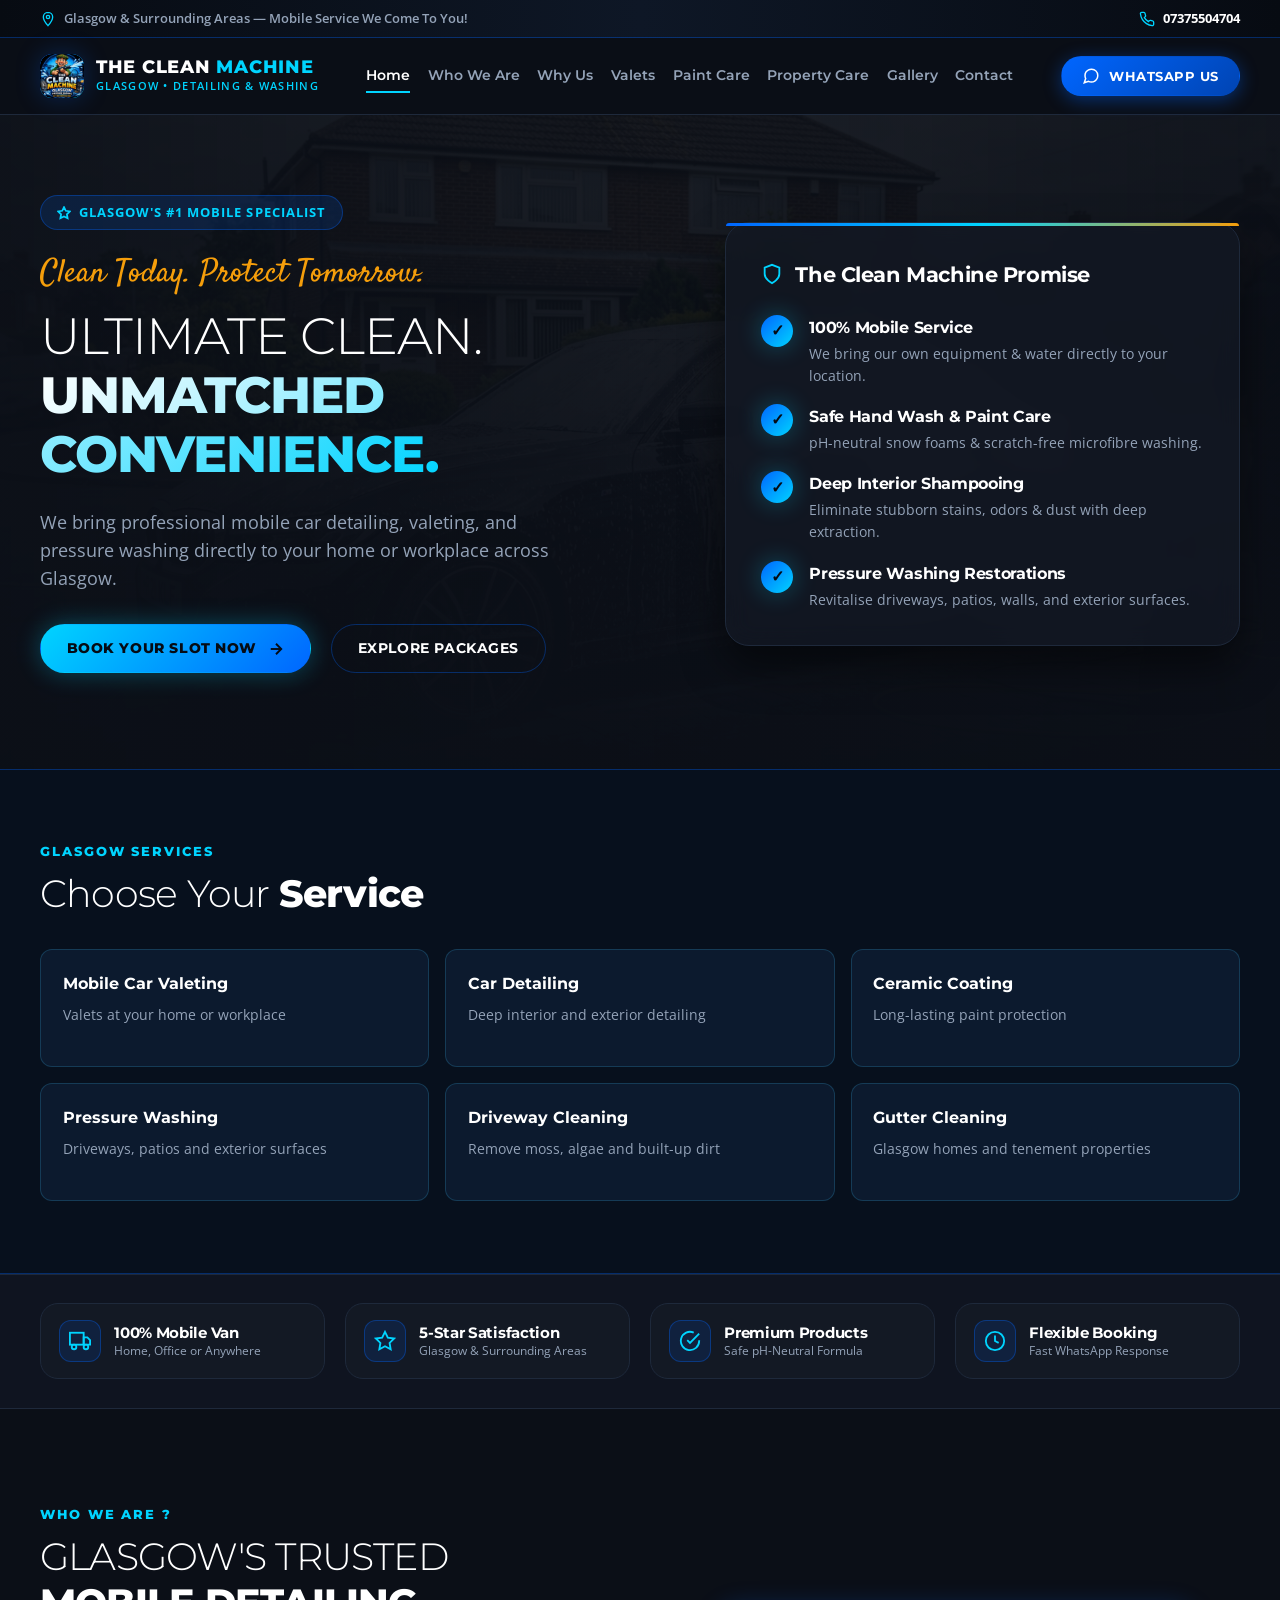
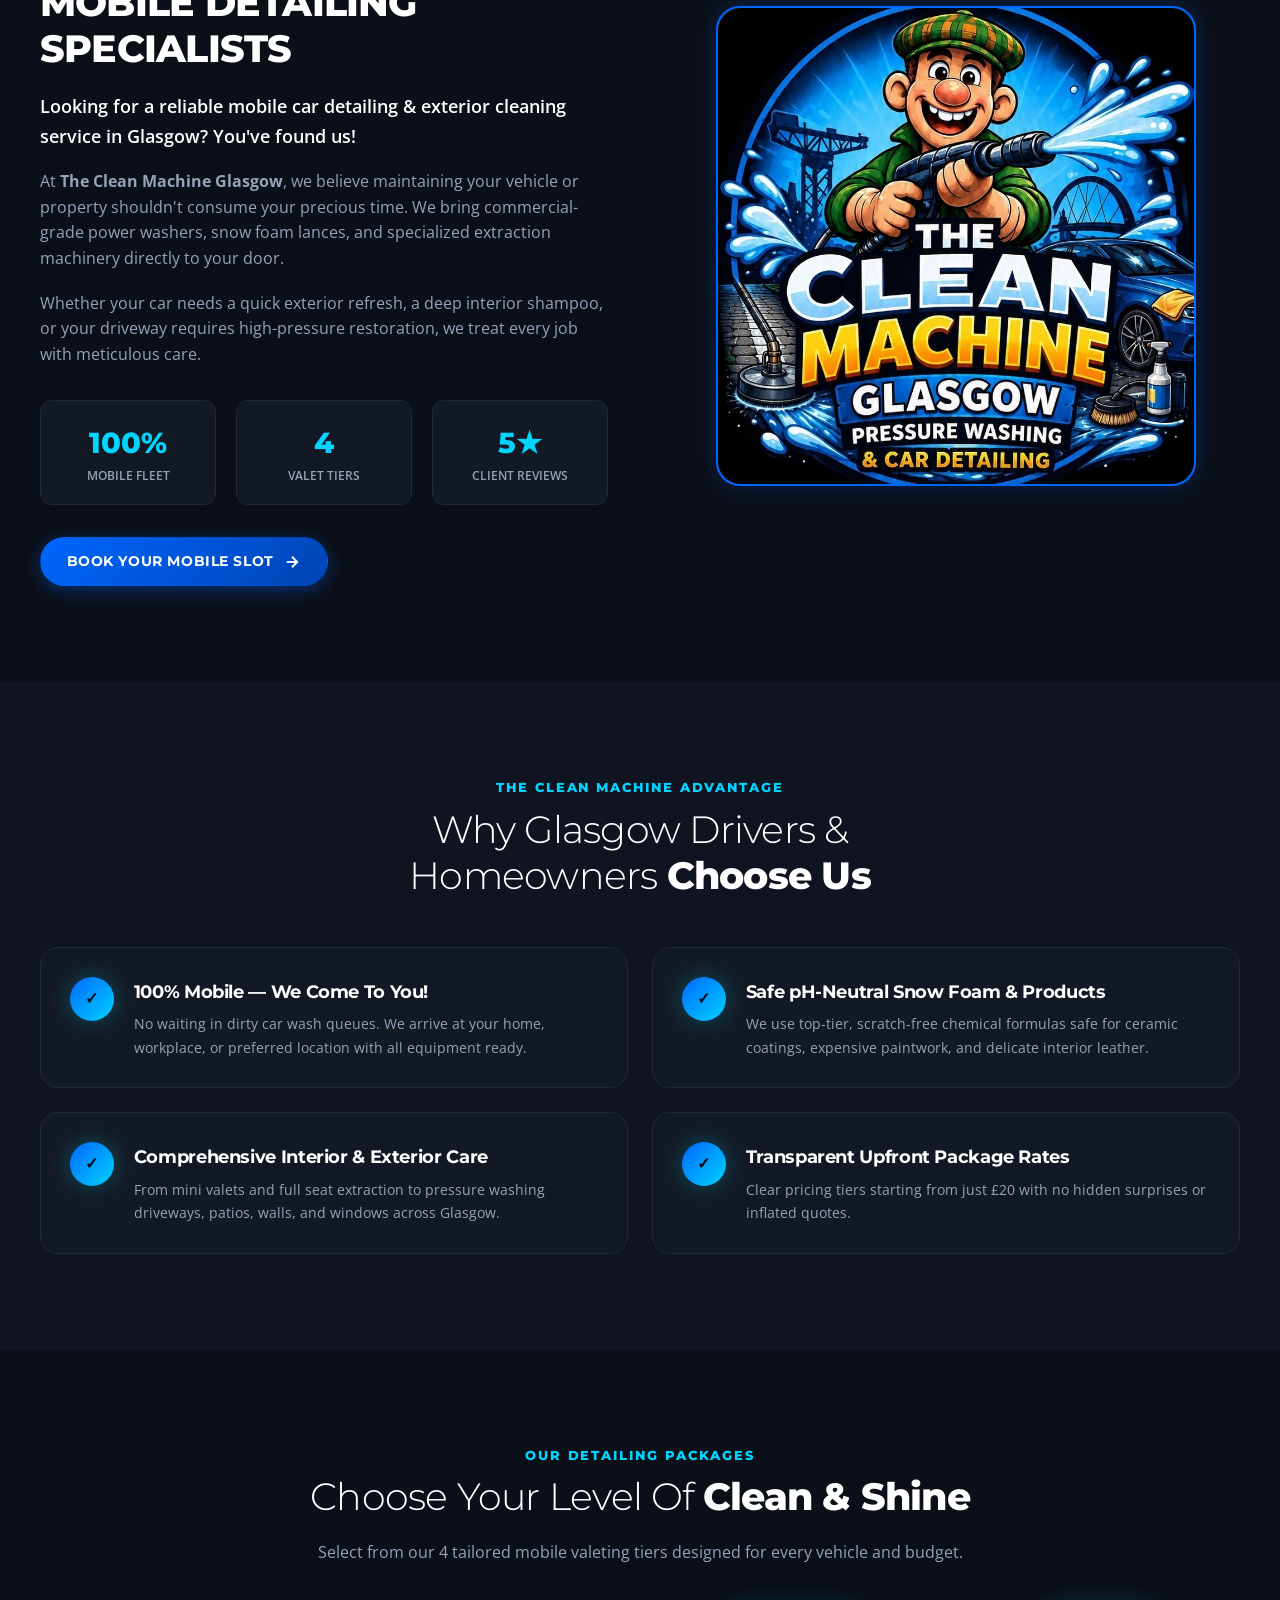
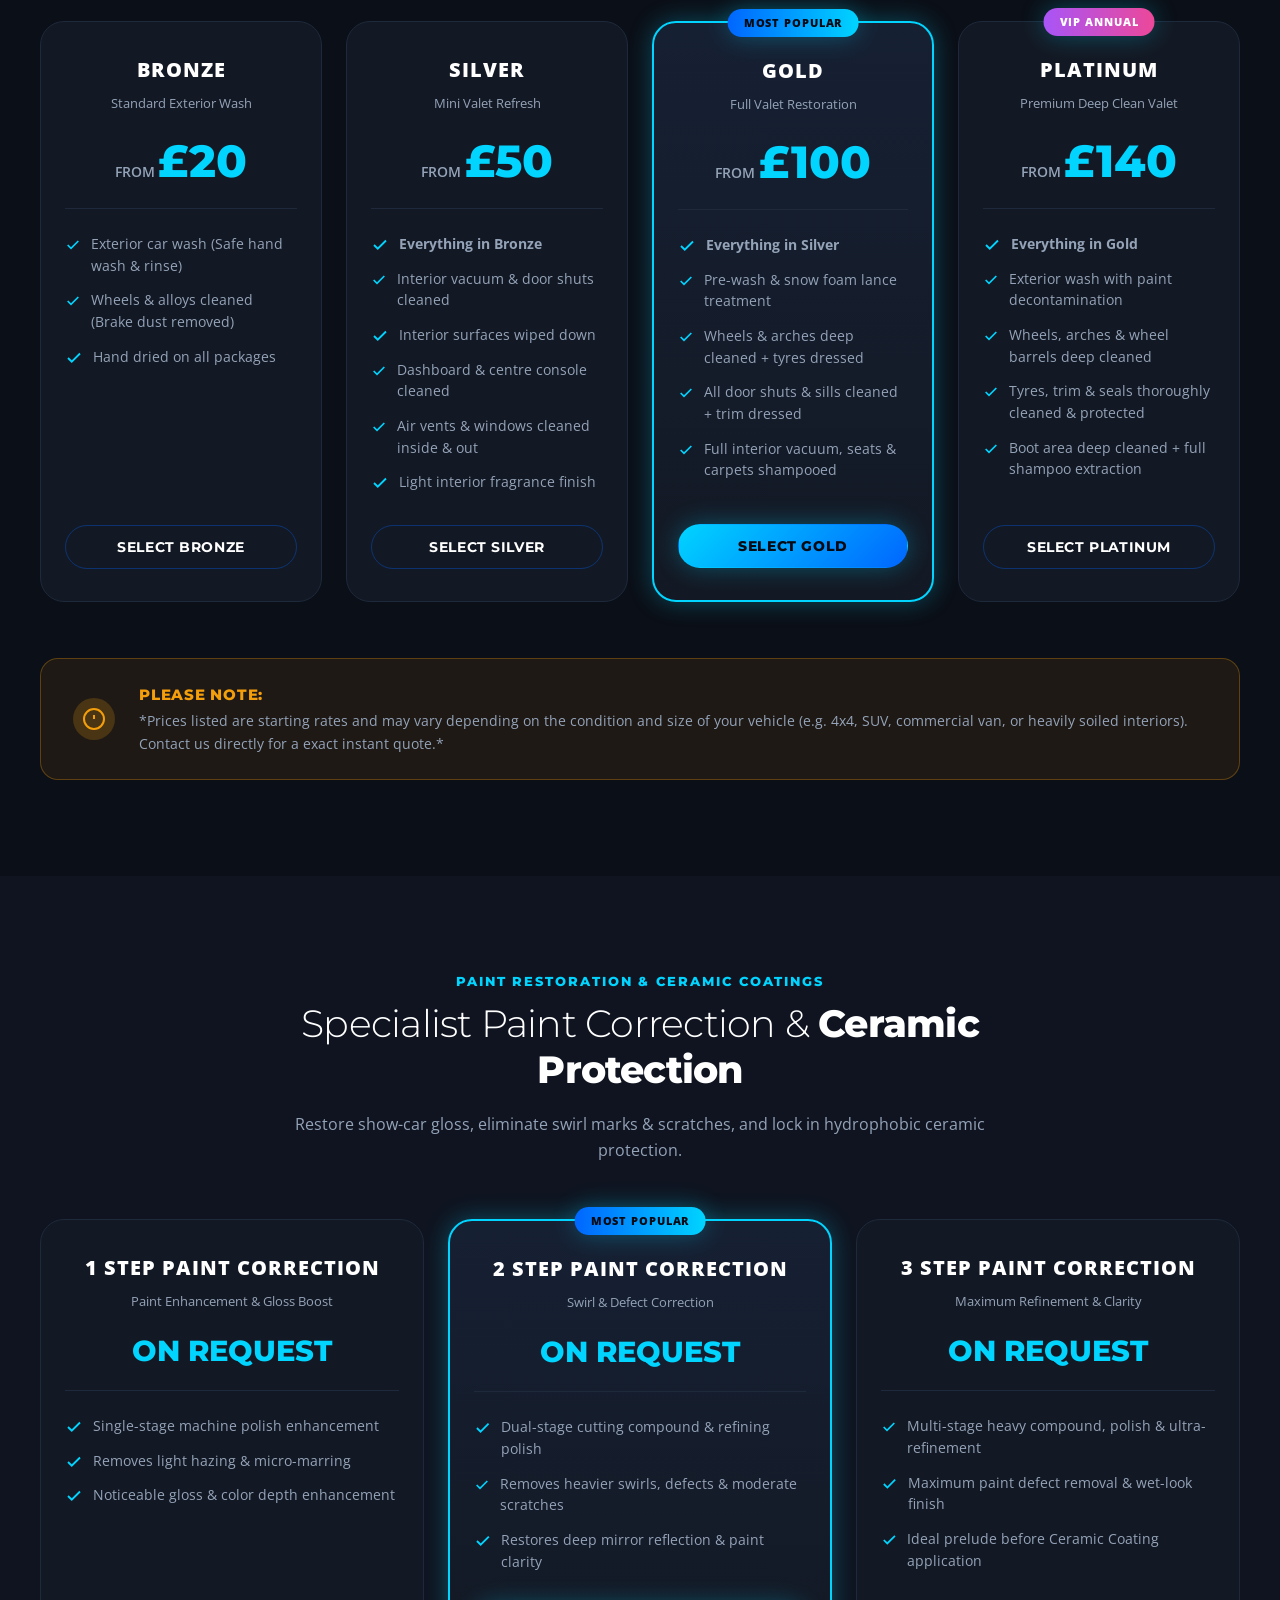
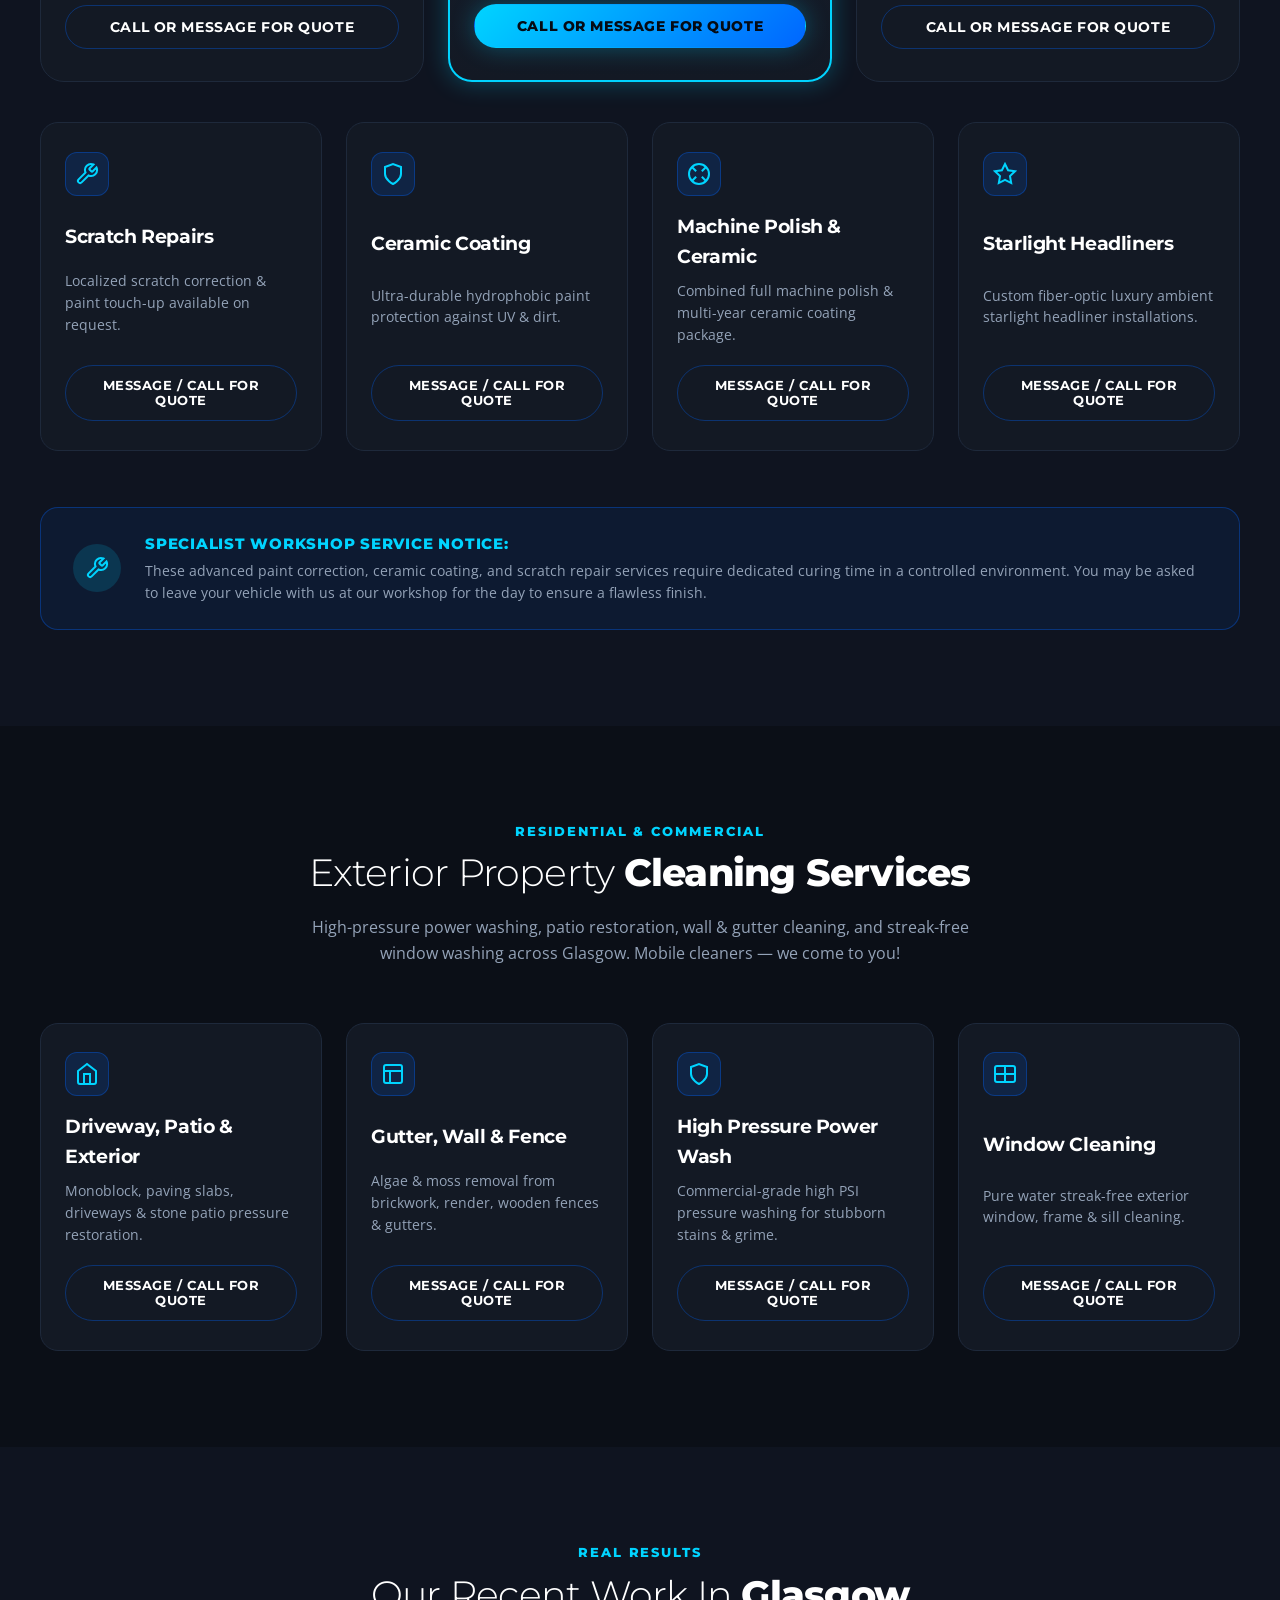
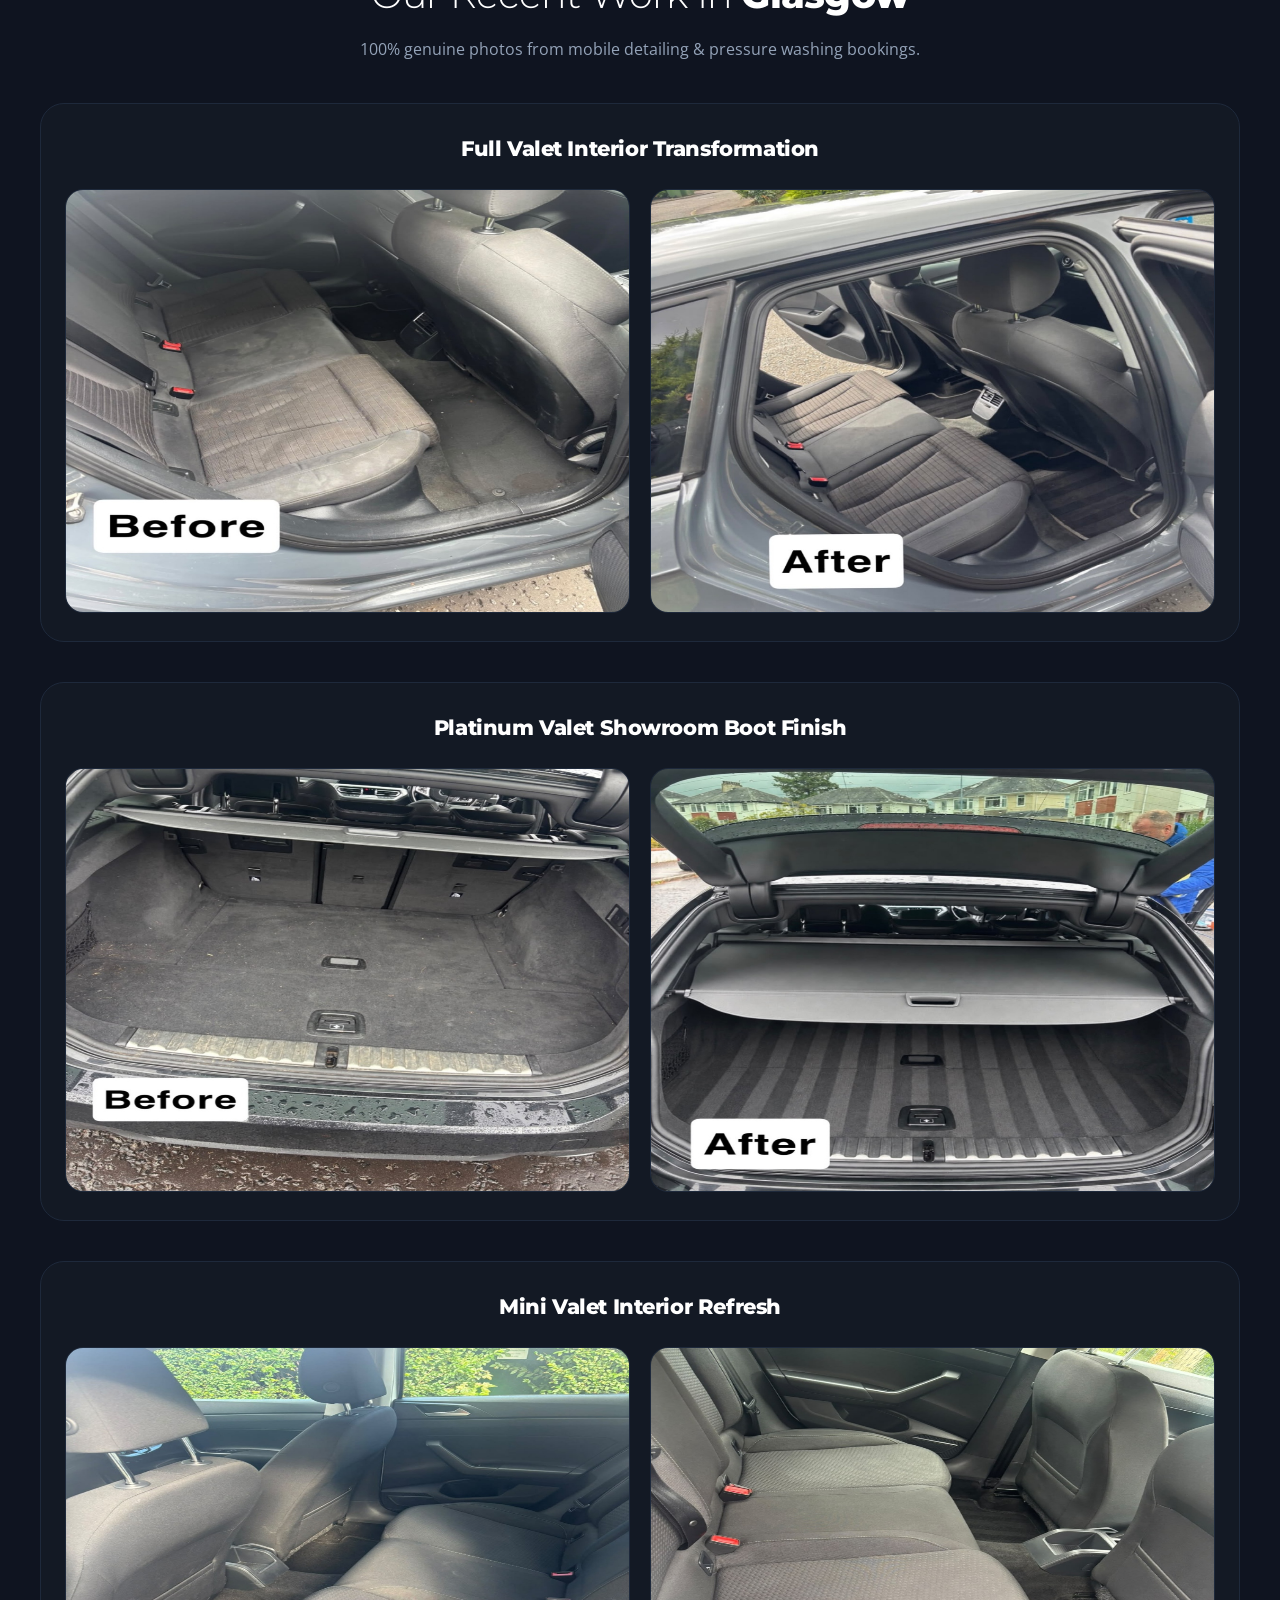
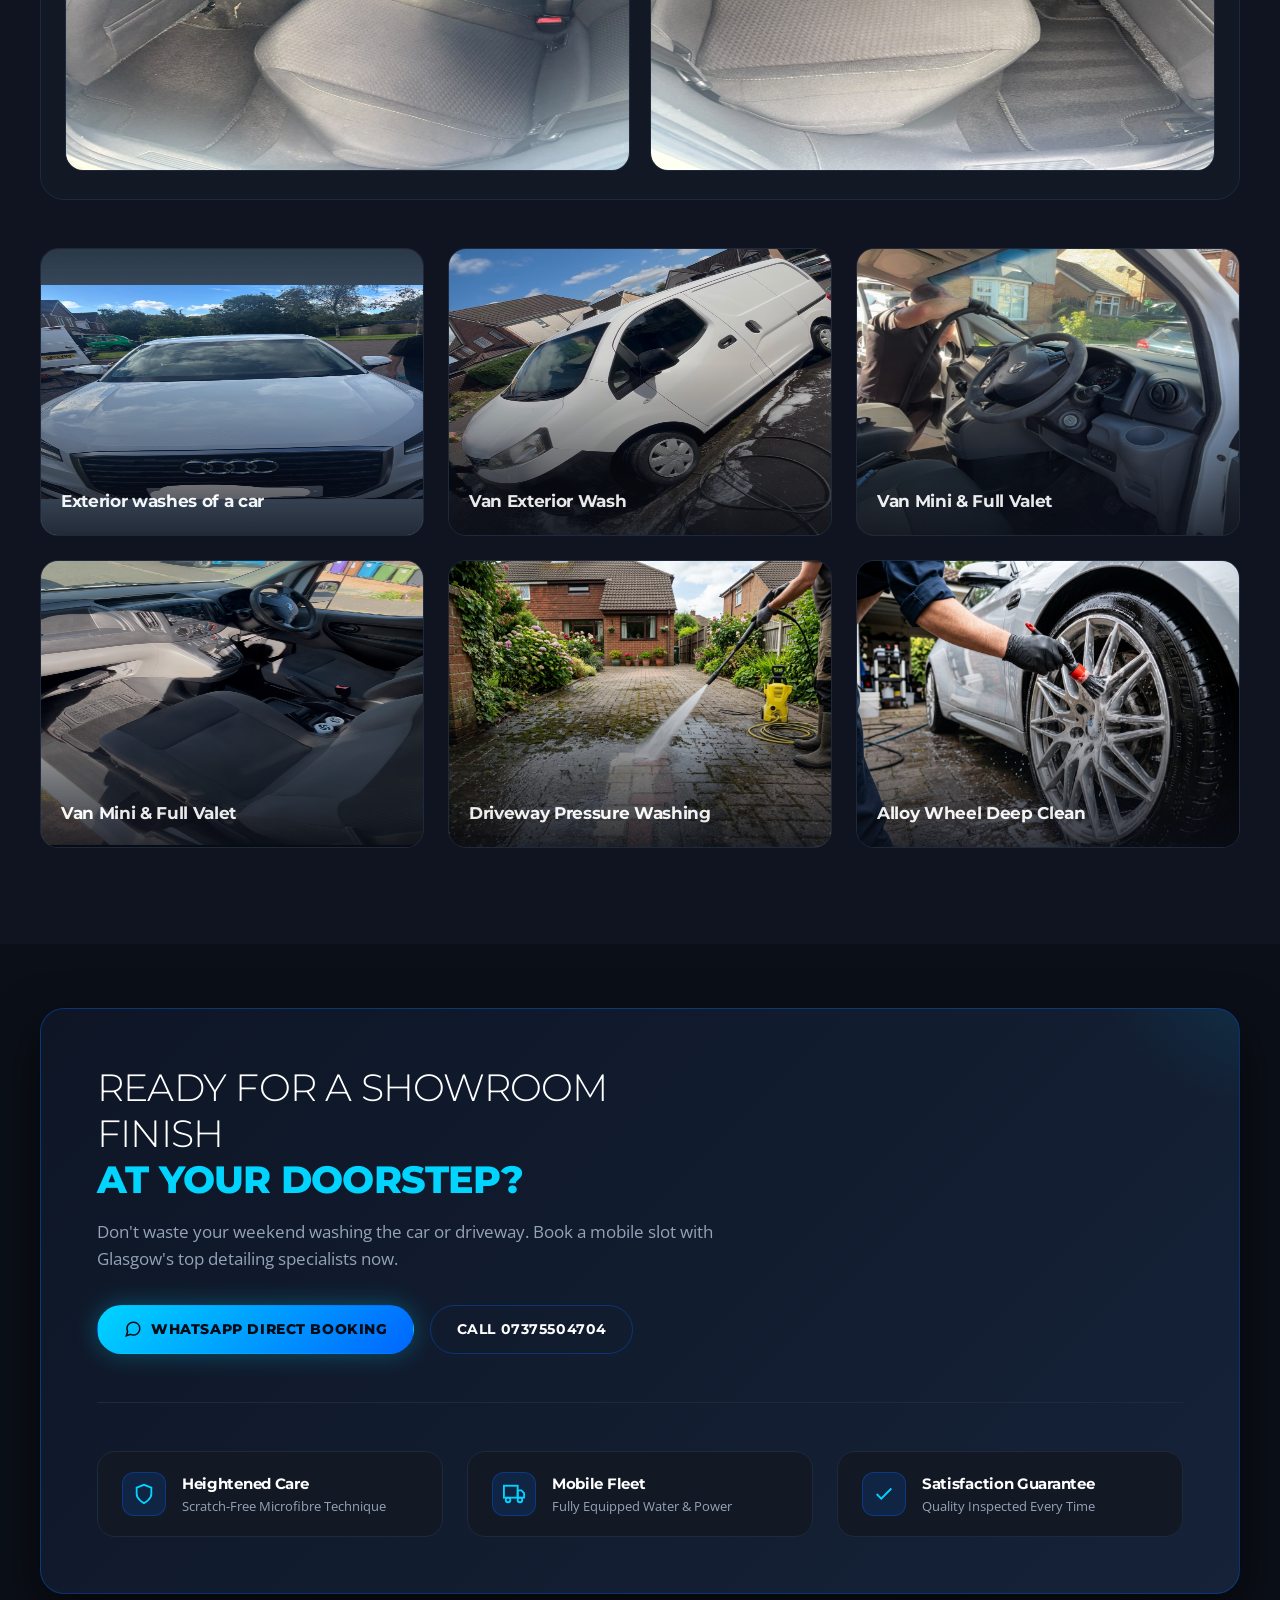
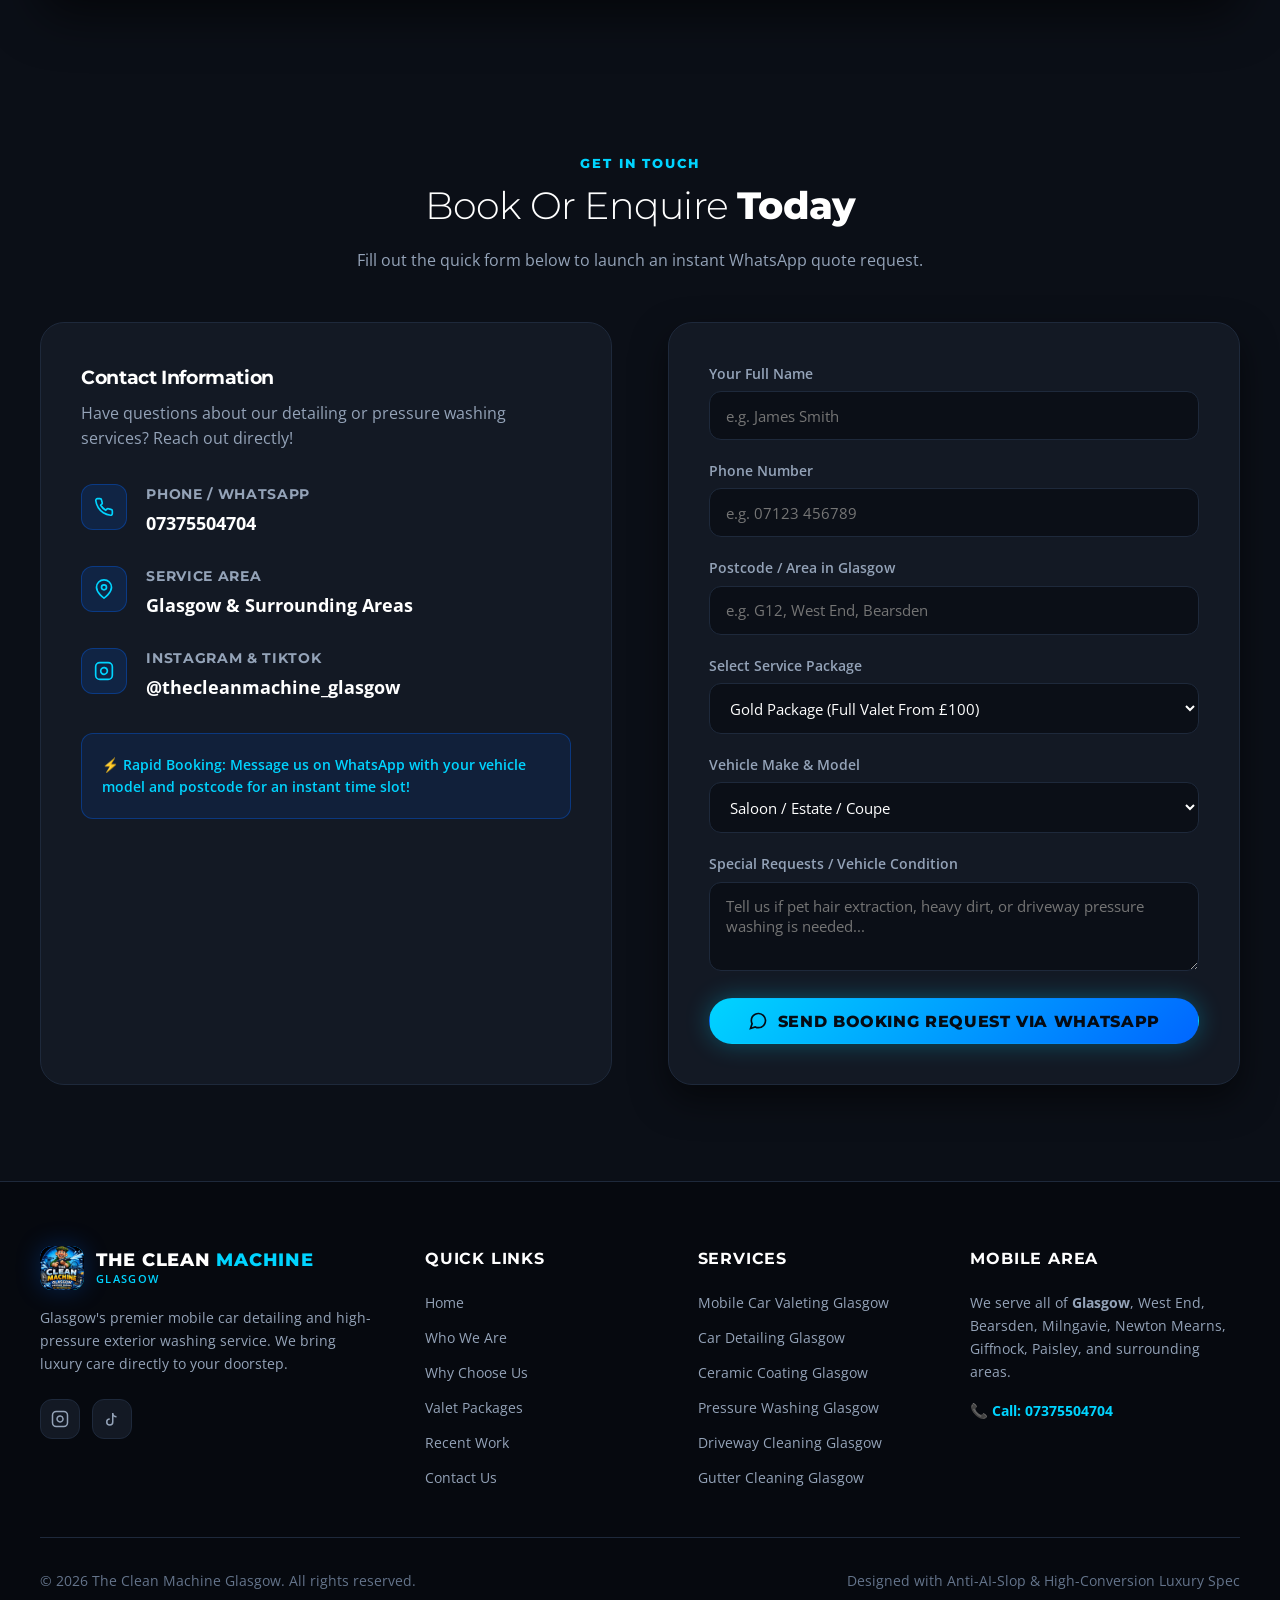
==== index.html @ 921f7be1 "Add local SEO service pages and technical metadata" ====
<!DOCTYPE html>
<html lang="en">
<head>
    <meta charset="UTF-8">
    <meta name="viewport" content="width=device-width, initial-scale=1.0">
    <title>Mobile Car Valeting & Detailing Glasgow | The Clean Machine</title>
    <meta name="description" content="Mobile car valeting, detailing, ceramic coating and pressure washing in Glasgow. The Clean Machine comes to your home or workplace across Glasgow and surrounding areas.">
    <meta name="robots" content="index, follow">
    <link rel="canonical" href="https://www.thecleanmachineglasgow.co.uk/">
    <meta property="og:type" content="website">
    <meta property="og:title" content="Mobile Car Valeting & Detailing Glasgow | The Clean Machine">
    <meta property="og:description" content="Professional mobile car care and exterior cleaning across Glasgow and surrounding areas.">
    <meta property="og:url" content="https://www.thecleanmachineglasgow.co.uk/">
    <meta property="og:image" content="https://www.thecleanmachineglasgow.co.uk/assets/hero.jpg">
    <meta name="twitter:card" content="summary_large_image">
    <script type="application/ld+json">
    {
      "@context": "https://schema.org",
      "@type": "AutoDetailing",
      "@id": "https://www.thecleanmachineglasgow.co.uk/#business",
      "name": "The Clean Machine Glasgow",
      "url": "https://www.thecleanmachineglasgow.co.uk/",
      "telephone": "+447375504704",
      "image": "https://www.thecleanmachineglasgow.co.uk/assets/logo.jpg",
      "priceRange": "££",
      "areaServed": "Glasgow and surrounding areas",
      "sameAs": [
        "https://www.instagram.com/thecleanmachine_glasgow/",
        "https://www.tiktok.com/@thecleanmachine_glasgow"
      ]
    }
    </script>
    
    <!-- Google Fonts -->
    <link rel="preconnect" href="https://fonts.googleapis.com">
    <link rel="preconnect" href="https://fonts.gstatic.com" crossorigin>
    <link href="https://fonts.googleapis.com/css2?family=Montserrat:wght@300;400;600;700;800&family=Open+Sans:wght@400;600&family=Satisfy&display=swap" rel="stylesheet">
    
    <!-- Stylesheet -->
    <link rel="stylesheet" href="style.css">
</head>
<body>

    <!-- Announcement Top Bar -->
    <div class="top-bar">
        <div class="container top-bar-inner">
            <div class="top-bar-item primary">
                <svg width="16" height="16" viewBox="0 0 24 24" fill="none" stroke="currentColor" stroke-width="2"><path d="M12 2C8.13 2 5 5.13 5 9c0 5.25 7 13 7 13s7-7.75 7-13c0-3.87-3.13-7-7-7z"/><circle cx="12" cy="9" r="2.5"/></svg>
                <span>Glasgow & Surrounding Areas — Mobile Service We Come To You!</span>
            </div>
            <div class="top-bar-item">
                <svg width="16" height="16" viewBox="0 0 24 24" fill="none" stroke="currentColor" stroke-width="2"><path d="M22 16.92v3a2 2 0 0 1-2.18 2 19.79 19.79 0 0 1-8.63-3.07 19.5 19.5 0 0 1-6-6 19.79 19.79 0 0 1-3.07-8.67A2 2 0 0 1 4.11 2h3a2 2 0 0 1 2 1.72 12.84 12.84 0 0 0 .7 2.81 2 2 0 0 1-.45 2.11L8.09 9.91a16 16 0 0 0 6 6l1.27-1.27a2 2 0 0 1 2.11-.45 12.84 12.84 0 0 0 2.81.7A2 2 0 0 1 22 16.92z"/></svg>
                <a href="tel:07375504704" style="color: var(--text-white); font-weight: 700;">07375504704</a>
            </div>
        </div>
    </div>

    <!-- Sticky Glassmorphism Header -->
    <header class="site-header">
        <div class="container header-container">
            <a href="#" class="brand-logo">
                <div class="brand-icon-box">
                    <img src="assets/logo.jpg" alt="The Clean Machine Logo">
                </div>
                <div class="brand-text-wrap">
                    <span class="brand-name">The Clean <span>Machine</span></span>
                    <span class="brand-sub">Glasgow • Detailing & Washing</span>
                </div>
            </a>

            <nav class="desktop-nav">
                <a href="#home" class="nav-link active">Home</a>
                <a href="#about" class="nav-link">Who We Are</a>
                <a href="#why-us" class="nav-link">Why Us</a>
                <a href="#pricing" class="nav-link">Valets</a>
                <a href="#paint-correction" class="nav-link">Paint Care</a>
                <a href="#property-cleaning" class="nav-link">Property Care</a>
                <a href="#gallery" class="nav-link">Gallery</a>
                <a href="#booking" class="nav-link">Contact</a>
            </nav>

            <div class="header-actions">
                <a href="https://wa.me/447375504704" target="_blank" class="pill-btn pill-btn-blue">
                    <svg width="18" height="18" viewBox="0 0 24 24" fill="none" stroke="currentColor" stroke-width="2"><path d="M21 11.5a8.38 8.38 0 0 1-.9 3.8 8.5 8.5 0 0 1-7.6 4.7 8.38 8.38 0 0 1-3.8-.9L3 21l1.9-5.7a8.38 8.38 0 0 1-.9-3.8 8.5 8.5 0 0 1 4.7-7.6 8.38 8.38 0 0 1 3.8-.9h.5a8.48 8.48 0 0 1 8 8v.5z"/></svg>
                    <span>WhatsApp Us</span>
                </a>
                
                <button class="hamburger-btn" id="hamburgerBtn" aria-label="Toggle navigation menu">
                    <span></span>
                    <span></span>
                    <span></span>
                </button>
            </div>
        </div>
    </header>

    <!-- Mobile Navigation Drawer -->
    <div class="mob-drawer-overlay" id="mobDrawerOverlay"></div>
    <div class="mob-drawer" id="mobDrawer">
        <div class="mob-nav-list">
            <a href="#home" class="mob-nav-link">
                <svg width="20" height="20" viewBox="0 0 24 24" fill="none" stroke="currentColor" stroke-width="2"><path d="M3 9l9-7 9 7v11a2 2 0 0 1-2 2H5a2 2 0 0 1-2-2z"/><polyline points="9 22 9 12 15 12 15 22"/></svg>
                Home
            </a>
            <a href="#about" class="mob-nav-link">
                <svg width="20" height="20" viewBox="0 0 24 24" fill="none" stroke="currentColor" stroke-width="2"><circle cx="12" cy="12" r="10"/><line x1="12" y1="16" x2="12" y2="12"/><line x1="12" y1="8" x2="12.01" y2="8"/></svg>
                Who We Are
            </a>
            <a href="#why-us" class="mob-nav-link">
                <svg width="20" height="20" viewBox="0 0 24 24" fill="none" stroke="currentColor" stroke-width="2"><path d="M22 11.08V12a10 10 0 1 1-5.93-9.14"/><polyline points="22 4 12 14.01 9 11.01"/></svg>
                Why Choose Us
            </a>
            <a href="#pricing" class="mob-nav-link">
                <svg width="20" height="20" viewBox="0 0 24 24" fill="none" stroke="currentColor" stroke-width="2"><line x1="12" y1="1" x2="12" y2="23"/><path d="M17 5H9.5a3.5 3.5 0 0 0 0 7h5a3.5 3.5 0 0 1 0 7H6"/></svg>
                Valet Packages
            </a>
            <a href="#paint-correction" class="mob-nav-link">
                <svg width="20" height="20" viewBox="0 0 24 24" fill="none" stroke="currentColor" stroke-width="2"><polygon points="12 2 15.09 8.26 22 9.27 17 14.14 18.18 21.02 12 17.77 5.82 21.02 7 14.14 2 9.27 8.91 8.26 12 2"/></svg>
                Paint Correction & Ceramics
            </a>
            <a href="#property-cleaning" class="mob-nav-link">
                <svg width="20" height="20" viewBox="0 0 24 24" fill="none" stroke="currentColor" stroke-width="2"><path d="M3 9l9-7 9 7v11a2 2 0 0 1-2 2H5a2 2 0 0 1-2-2z"/><polyline points="9 22 9 12 15 12 15 22"/></svg>
                Exterior Property Cleaning
            </a>
            <a href="#gallery" class="mob-nav-link">
                <svg width="20" height="20" viewBox="0 0 24 24" fill="none" stroke="currentColor" stroke-width="2"><rect x="3" y="3" width="18" height="18" rx="2" ry="2"/><circle cx="8.5" cy="8.5" r="1.5"/><polyline points="21 15 16 10 5 21"/></svg>
                Our Gallery
            </a>
            <a href="#booking" class="mob-nav-link">
                <svg width="20" height="20" viewBox="0 0 24 24" fill="none" stroke="currentColor" stroke-width="2"><path d="M4 4h16c1.1 0 2 .9 2 2v12c0 1.1-.9 2-2 2H4c-1.1 0-2-.9-2-2V6c0-1.1.9-2 2-2z"/><polyline points="22,6 12,13 2,6"/></svg>
                Contact & Booking
            </a>
        </div>
        
        <div class="mob-drawer-footer">
            <a href="tel:07375504704" class="pill-btn pill-btn-cyan" style="width: 100%;">
                <svg width="18" height="18" viewBox="0 0 24 24" fill="none" stroke="currentColor" stroke-width="2"><path d="M22 16.92v3a2 2 0 0 1-2.18 2 19.79 19.79 0 0 1-8.63-3.07 19.5 19.5 0 0 1-6-6 19.79 19.79 0 0 1-3.07-8.67A2 2 0 0 1 4.11 2h3a2 2 0 0 1 2 1.72 12.84 12.84 0 0 0 .7 2.81 2 2 0 0 1-.45 2.11L8.09 9.91a16 16 0 0 0 6 6l1.27-1.27a2 2 0 0 1 2.11-.45 12.84 12.84 0 0 0 2.81.7A2 2 0 0 1 22 16.92z"/></svg>
                Call 07375504704
            </a>
        </div>
    </div>

    <!-- PATTERN 1: HIGH-IMPACT SPLIT HERO -->
    <section class="hero-section" id="home">
        <div class="hero-bg-media">
            <img src="assets/hero.jpg" alt="Luxury car detailing split hero background">
        </div>
        <div class="hero-overlay"></div>
        
        <div class="container hero-container">
            <div class="hero-split-flex">
                <!-- Left Column -->
                <div class="hero-left-col">
                    <span class="hero-badge">
                        <svg width="14" height="14" viewBox="0 0 24 24" fill="none" stroke="currentColor" stroke-width="3"><polygon points="12 2 15.09 8.26 22 9.27 17 14.14 18.18 21.02 12 17.77 5.82 21.02 7 14.14 2 9.27 8.91 8.26 12 2"/></svg>
                        Glasgow's #1 Mobile Specialist
                    </span>
                    <span class="hero-script-tag">Clean Today. Protect Tomorrow.</span>
                    <h1 class="hero-h1">
                        ULTIMATE CLEAN. <br>
                        <strong>UNMATCHED CONVENIENCE.</strong>
                    </h1>
                    <p class="hero-lead">
                        We bring professional mobile car detailing, valeting, and pressure washing directly to your home or workplace across Glasgow.
                    </p>
                    
                    <div class="hero-cta-group">
                        <a href="#booking" class="pill-btn pill-btn-cyan">
                            <span>Book Your Slot Now</span>
                            <svg width="18" height="18" viewBox="0 0 24 24" fill="none" stroke="currentColor" stroke-width="2.5"><line x1="5" y1="12" x2="19" y2="12"/><polyline points="12 5 19 12 12 19"/></svg>
                        </a>
                        <a href="#pricing" class="pill-btn pill-btn-outline">
                            <span>Explore Packages</span>
                        </a>
                    </div>
                </div>

                <!-- Right Column: Glowing Feature Badges -->
                <div class="hero-right-col">
                    <div class="hero-features-box">
                        <h3 class="hero-features-title">
                            <svg width="22" height="22" viewBox="0 0 24 24" fill="none" stroke="var(--blue-glow)" stroke-width="2"><path d="M12 22s8-4 8-10V5l-8-3-8 3v7c0 6 8 10 8 10z"/></svg>
                            The Clean Machine Promise
                        </h3>
                        <div class="hero-check-list">
                            <div class="hero-check-item">
                                <div class="hero-check-icon">✓</div>
                                <div class="hero-check-text">
                                    <h4>100% Mobile Service</h4>
                                    <p>We bring our own equipment & water directly to your location.</p>
                                </div>
                            </div>
                            <div class="hero-check-item">
                                <div class="hero-check-icon">✓</div>
                                <div class="hero-check-text">
                                    <h4>Safe Hand Wash & Paint Care</h4>
                                    <p>pH-neutral snow foams & scratch-free microfibre washing.</p>
                                </div>
                            </div>
                            <div class="hero-check-item">
                                <div class="hero-check-icon">✓</div>
                                <div class="hero-check-text">
                                    <h4>Deep Interior Shampooing</h4>
                                    <p>Eliminate stubborn stains, odors & dust with deep extraction.</p>
                                </div>
                            </div>
                            <div class="hero-check-item">
                                <div class="hero-check-icon">✓</div>
                                <div class="hero-check-text">
                                    <h4>Pressure Washing Restorations</h4>
                                    <p>Revitalise driveways, patios, walls, and exterior surfaces.</p>
                                </div>
                            </div>
                        </div>
                    </div>
                </div>
            </div>
        </div>
    </section>

    <section class="seo-service-strip" aria-labelledby="service-links-title">
        <div class="container">
            <span class="section-tag">GLASGOW SERVICES</span>
            <h2 id="service-links-title" class="section-title">Choose Your <strong>Service</strong></h2>
            <div class="seo-service-links">
                <a href="mobile-car-valeting-glasgow.html"><strong>Mobile Car Valeting</strong><span>Valets at your home or workplace</span></a>
                <a href="car-detailing-glasgow.html"><strong>Car Detailing</strong><span>Deep interior and exterior detailing</span></a>
                <a href="ceramic-coating-glasgow.html"><strong>Ceramic Coating</strong><span>Long-lasting paint protection</span></a>
                <a href="pressure-washing-glasgow.html"><strong>Pressure Washing</strong><span>Driveways, patios and exterior surfaces</span></a>
                <a href="driveway-cleaning-glasgow.html"><strong>Driveway Cleaning</strong><span>Remove moss, algae and built-up dirt</span></a>
                <a href="gutter-cleaning-glasgow.html"><strong>Gutter Cleaning</strong><span>Glasgow homes and tenement properties</span></a>
            </div>
        </div>
    </section>

    <!-- TRUST BAR -->
    <section class="trust-bar">
        <div class="container">
            <div class="trust-flex">
                <div class="trust-item">
                    <div class="trust-icon">
                        <svg width="22" height="22" viewBox="0 0 24 24" fill="none" stroke="currentColor" stroke-width="2"><rect x="1" y="3" width="15" height="13"/><polygon points="16 8 20 8 23 11 23 16 16 16 16 8"/><circle cx="5.5" cy="18.5" r="2.5"/><circle cx="18.5" cy="18.5" r="2.5"/></svg>
                    </div>
                    <div class="trust-text">
                        <h5>100% Mobile Van</h5>
                        <p>Home, Office or Anywhere</p>
                    </div>
                </div>
                
                <div class="trust-item">
                    <div class="trust-icon">
                        <svg width="22" height="22" viewBox="0 0 24 24" fill="none" stroke="currentColor" stroke-width="2"><path d="M12 2l3.09 6.26L22 9.27l-5 4.87 1.18 6.88L12 17.77l-6.18 3.25L7 14.14 2 9.27l6.91-1.01L12 2z"/></svg>
                    </div>
                    <div class="trust-text">
                        <h5>5-Star Satisfaction</h5>
                        <p>Glasgow & Surrounding Areas</p>
                    </div>
                </div>

                <div class="trust-item">
                    <div class="trust-icon">
                        <svg width="22" height="22" viewBox="0 0 24 24" fill="none" stroke="currentColor" stroke-width="2"><path d="M22 11.08V12a10 10 0 1 1-5.93-9.14"/><polyline points="22 4 12 14.01 9 11.01"/></svg>
                    </div>
                    <div class="trust-text">
                        <h5>Premium Products</h5>
                        <p>Safe pH-Neutral Formula</p>
                    </div>
                </div>

                <div class="trust-item">
                    <div class="trust-icon">
                        <svg width="22" height="22" viewBox="0 0 24 24" fill="none" stroke="currentColor" stroke-width="2"><circle cx="12" cy="12" r="10"/><polyline points="12 6 12 12 16 14"/></svg>
                    </div>
                    <div class="trust-text">
                        <h5>Flexible Booking</h5>
                        <p>Fast WhatsApp Response</p>
                    </div>
                </div>
            </div>
        </div>
    </section>

    <!-- PATTERN 2: "WHO WE ARE ?" (2-COLUMN FEATURE SPLIT) -->
    <section class="section-padding" id="about">
        <div class="container">
            <div class="who-we-are-grid">
                <!-- Left Column -->
                <div class="who-text-col">
                    <span class="section-tag">WHO WE ARE ?</span>
                    <h2 class="section-title">
                        GLASGOW'S TRUSTED <br>
                        <strong>MOBILE DETAILING SPECIALISTS</strong>
                    </h2>
                    <p class="lead-p">
                        Looking for a reliable mobile car detailing & exterior cleaning service in Glasgow? You've found us!
                    </p>
                    <p>
                        At <strong>The Clean Machine Glasgow</strong>, we believe maintaining your vehicle or property shouldn't consume your precious time. We bring commercial-grade power washers, snow foam lances, and specialized extraction machinery directly to your door.
                    </p>
                    <p>
                        Whether your car needs a quick exterior refresh, a deep interior shampoo, or your driveway requires high-pressure restoration, we treat every job with meticulous care.
                    </p>

                    <div class="who-stats-row">
                        <div class="stat-card">
                            <div class="stat-num">100%</div>
                            <div class="stat-label">Mobile Fleet</div>
                        </div>
                        <div class="stat-card">
                            <div class="stat-num">4</div>
                            <div class="stat-label">Valet Tiers</div>
                        </div>
                        <div class="stat-card">
                            <div class="stat-num">5★</div>
                            <div class="stat-label">Client Reviews</div>
                        </div>
                    </div>

                    <a href="#booking" class="pill-btn pill-btn-blue">
                        <span>Book Your Mobile Slot</span>
                        <svg width="18" height="18" viewBox="0 0 24 24" fill="none" stroke="currentColor" stroke-width="2.5"><line x1="5" y1="12" x2="19" y2="12"/><polyline points="12 5 19 12 12 19"/></svg>
                    </a>
                </div>

                <!-- Right Column: Official Brand Logo -->
                <div class="who-photo-col">
                    <div class="img-box who-photo-box">
                        <img src="assets/logo.jpg" alt="The Clean Machine Glasgow Logo">
                    </div>
                </div>
            </div>
        </div>
    </section>

    <!-- PATTERN 3: "WHY CHOOSE US" CHECKMARK GRID -->
    <section class="section-padding why-section" id="why-us">
        <div class="container">
            <div style="text-align: center; max-width: 650px; margin: 0 auto;">
                <span class="section-tag">THE CLEAN MACHINE ADVANTAGE</span>
                <h2 class="section-title">Why Glasgow Drivers & Homeowners <strong>Choose Us</strong></h2>
            </div>

            <div class="why-grid">
                <div class="why-card">
                    <div class="why-icon-bubble">✓</div>
                    <div class="why-card-content">
                        <h3>100% Mobile — We Come To You!</h3>
                        <p>No waiting in dirty car wash queues. We arrive at your home, workplace, or preferred location with all equipment ready.</p>
                    </div>
                </div>

                <div class="why-card">
                    <div class="why-icon-bubble">✓</div>
                    <div class="why-card-content">
                        <h3>Safe pH-Neutral Snow Foam & Products</h3>
                        <p>We use top-tier, scratch-free chemical formulas safe for ceramic coatings, expensive paintwork, and delicate interior leather.</p>
                    </div>
                </div>

                <div class="why-card">
                    <div class="why-icon-bubble">✓</div>
                    <div class="why-card-content">
                        <h3>Comprehensive Interior & Exterior Care</h3>
                        <p>From mini valets and full seat extraction to pressure washing driveways, patios, walls, and windows across Glasgow.</p>
                    </div>
                </div>

                <div class="why-card">
                    <div class="why-icon-bubble">✓</div>
                    <div class="why-card-content">
                        <h3>Transparent Upfront Package Rates</h3>
                        <p>Clear pricing tiers starting from just £20 with no hidden surprises or inflated quotes.</p>
                    </div>
                </div>
            </div>
        </div>
    </section>

    <!-- PATTERN 4: VERTICAL TABLE PRICING CARDS & DISCLAIMER BLOCK -->
    <section class="section-padding pricing-section" id="pricing">
        <div class="container">
            <div class="pricing-header-wrap">
                <span class="section-tag">OUR DETAILING PACKAGES</span>
                <h2 class="section-title">Choose Your Level Of <strong>Clean & Shine</strong></h2>
                <p style="color: var(--text-silver);">Select from our 4 tailored mobile valeting tiers designed for every vehicle and budget.</p>
            </div>

            <div class="table-pricing-grid">
                <!-- BRONZE PACKAGE -->
                <div class="pricing-card">
                    <div class="pricing-card-head">
                        <div class="tpc-name">BRONZE</div>
                        <div class="tpc-sub">Standard Exterior Wash</div>
                        <div class="tpc-price-wrap">
                            <span class="tpc-from">FROM</span>
                            <span class="tpc-price">£20</span>
                        </div>
                    </div>
                    <div class="pricing-bullets">
                        <div class="pricing-bullet-item">
                            <svg width="18" height="18" viewBox="0 0 24 24" fill="none" stroke="currentColor" stroke-width="2.5"><polyline points="20 6 9 17 4 12"/></svg>
                            <span>Exterior car wash (Safe hand wash & rinse)</span>
                        </div>
                        <div class="pricing-bullet-item">
                            <svg width="18" height="18" viewBox="0 0 24 24" fill="none" stroke="currentColor" stroke-width="2.5"><polyline points="20 6 9 17 4 12"/></svg>
                            <span>Wheels & alloys cleaned (Brake dust removed)</span>
                        </div>
                        <div class="pricing-bullet-item">
                            <svg width="18" height="18" viewBox="0 0 24 24" fill="none" stroke="currentColor" stroke-width="2.5"><polyline points="20 6 9 17 4 12"/></svg>
                            <span>Hand dried on all packages</span>
                        </div>
                    </div>
                    <div class="pricing-card-footer">
                        <button class="pill-btn pill-btn-outline select-package-btn" data-package="Bronze (From £20)" style="width: 100%;">
                            Select Bronze
                        </button>
                    </div>
                </div>

                <!-- SILVER PACKAGE -->
                <div class="pricing-card">
                    <div class="pricing-card-head">
                        <div class="tpc-name">SILVER</div>
                        <div class="tpc-sub">Mini Valet Refresh</div>
                        <div class="tpc-price-wrap">
                            <span class="tpc-from">FROM</span>
                            <span class="tpc-price">£50</span>
                        </div>
                    </div>
                    <div class="pricing-bullets">
                        <div class="pricing-bullet-item">
                            <svg width="18" height="18" viewBox="0 0 24 24" fill="none" stroke="currentColor" stroke-width="2.5"><polyline points="20 6 9 17 4 12"/></svg>
                            <span><strong>Everything in Bronze</strong></span>
                        </div>
                        <div class="pricing-bullet-item">
                            <svg width="18" height="18" viewBox="0 0 24 24" fill="none" stroke="currentColor" stroke-width="2.5"><polyline points="20 6 9 17 4 12"/></svg>
                            <span>Interior vacuum & door shuts cleaned</span>
                        </div>
                        <div class="pricing-bullet-item">
                            <svg width="18" height="18" viewBox="0 0 24 24" fill="none" stroke="currentColor" stroke-width="2.5"><polyline points="20 6 9 17 4 12"/></svg>
                            <span>Interior surfaces wiped down</span>
                        </div>
                        <div class="pricing-bullet-item">
                            <svg width="18" height="18" viewBox="0 0 24 24" fill="none" stroke="currentColor" stroke-width="2.5"><polyline points="20 6 9 17 4 12"/></svg>
                            <span>Dashboard & centre console cleaned</span>
                        </div>
                        <div class="pricing-bullet-item">
                            <svg width="18" height="18" viewBox="0 0 24 24" fill="none" stroke="currentColor" stroke-width="2.5"><polyline points="20 6 9 17 4 12"/></svg>
                            <span>Air vents & windows cleaned inside & out</span>
                        </div>
                        <div class="pricing-bullet-item">
                            <svg width="18" height="18" viewBox="0 0 24 24" fill="none" stroke="currentColor" stroke-width="2.5"><polyline points="20 6 9 17 4 12"/></svg>
                            <span>Light interior fragrance finish</span>
                        </div>
                    </div>
                    <div class="pricing-card-footer">
                        <button class="pill-btn pill-btn-outline select-package-btn" data-package="Silver (From £50)" style="width: 100%;">
                            Select Silver
                        </button>
                    </div>
                </div>

                <!-- GOLD PACKAGE (FEATURED) -->
                <div class="pricing-card featured">
                    <div class="pricing-badge">MOST POPULAR</div>
                    <div class="pricing-card-head">
                        <div class="tpc-name">GOLD</div>
                        <div class="tpc-sub">Full Valet Restoration</div>
                        <div class="tpc-price-wrap">
                            <span class="tpc-from">FROM</span>
                            <span class="tpc-price">£100</span>
                        </div>
                    </div>
                    <div class="pricing-bullets">
                        <div class="pricing-bullet-item">
                            <svg width="18" height="18" viewBox="0 0 24 24" fill="none" stroke="currentColor" stroke-width="2.5"><polyline points="20 6 9 17 4 12"/></svg>
                            <span><strong>Everything in Silver</strong></span>
                        </div>
                        <div class="pricing-bullet-item">
                            <svg width="18" height="18" viewBox="0 0 24 24" fill="none" stroke="currentColor" stroke-width="2.5"><polyline points="20 6 9 17 4 12"/></svg>
                            <span>Pre-wash & snow foam lance treatment</span>
                        </div>
                        <div class="pricing-bullet-item">
                            <svg width="18" height="18" viewBox="0 0 24 24" fill="none" stroke="currentColor" stroke-width="2.5"><polyline points="20 6 9 17 4 12"/></svg>
                            <span>Wheels & arches deep cleaned + tyres dressed</span>
                        </div>
                        <div class="pricing-bullet-item">
                            <svg width="18" height="18" viewBox="0 0 24 24" fill="none" stroke="currentColor" stroke-width="2.5"><polyline points="20 6 9 17 4 12"/></svg>
                            <span>All door shuts & sills cleaned + trim dressed</span>
                        </div>
                        <div class="pricing-bullet-item">
                            <svg width="18" height="18" viewBox="0 0 24 24" fill="none" stroke="currentColor" stroke-width="2.5"><polyline points="20 6 9 17 4 12"/></svg>
                            <span>Full interior vacuum, seats & carpets shampooed</span>
                        </div>
                    </div>
                    <div class="pricing-card-footer">
                        <button class="pill-btn pill-btn-cyan select-package-btn" data-package="Gold (From £100)" style="width: 100%;">
                            Select Gold
                        </button>
                    </div>
                </div>

                <!-- PLATINUM PACKAGE -->
                <div class="pricing-card">
                    <div class="pricing-badge" style="background: linear-gradient(90deg, #A855F7, #EC4899); color: white;">VIP ANNUAL</div>
                    <div class="pricing-card-head">
                        <div class="tpc-name">PLATINUM</div>
                        <div class="tpc-sub">Premium Deep Clean Valet</div>
                        <div class="tpc-price-wrap">
                            <span class="tpc-from">FROM</span>
                            <span class="tpc-price">£140</span>
                        </div>
                    </div>
                    <div class="pricing-bullets">
                        <div class="pricing-bullet-item">
                            <svg width="18" height="18" viewBox="0 0 24 24" fill="none" stroke="currentColor" stroke-width="2.5"><polyline points="20 6 9 17 4 12"/></svg>
                            <span><strong>Everything in Gold</strong></span>
                        </div>
                        <div class="pricing-bullet-item">
                            <svg width="18" height="18" viewBox="0 0 24 24" fill="none" stroke="currentColor" stroke-width="2.5"><polyline points="20 6 9 17 4 12"/></svg>
                            <span>Exterior wash with paint decontamination</span>
                        </div>
                        <div class="pricing-bullet-item">
                            <svg width="18" height="18" viewBox="0 0 24 24" fill="none" stroke="currentColor" stroke-width="2.5"><polyline points="20 6 9 17 4 12"/></svg>
                            <span>Wheels, arches & wheel barrels deep cleaned</span>
                        </div>
                        <div class="pricing-bullet-item">
                            <svg width="18" height="18" viewBox="0 0 24 24" fill="none" stroke="currentColor" stroke-width="2.5"><polyline points="20 6 9 17 4 12"/></svg>
                            <span>Tyres, trim & seals thoroughly cleaned & protected</span>
                        </div>
                        <div class="pricing-bullet-item">
                            <svg width="18" height="18" viewBox="0 0 24 24" fill="none" stroke="currentColor" stroke-width="2.5"><polyline points="20 6 9 17 4 12"/></svg>
                            <span>Boot area deep cleaned + full shampoo extraction</span>
                        </div>
                    </div>
                    <div class="pricing-card-footer">
                        <button class="pill-btn pill-btn-outline select-package-btn" data-package="Platinum (From £140)" style="width: 100%;">
                            Select Platinum
                        </button>
                    </div>
                </div>
            </div>

            <!-- MANDATORY OFFICIAL DISCLAIMER BLOCK -->
            <div class="disclaimer-block">
                <div class="disclaimer-icon">
                    <svg width="24" height="24" viewBox="0 0 24 24" fill="none" stroke="currentColor" stroke-width="2"><circle cx="12" cy="12" r="10"/><line x1="12" y1="8" x2="12" y2="12"/><line x1="12" y1="16" x2="12.01" y2="16"/></svg>
                </div>
                <div class="disclaimer-text">
                    <h4>PLEASE NOTE:</h4>
                    <p>*Prices listed are starting rates and may vary depending on the condition and size of your vehicle (e.g. 4x4, SUV, commercial van, or heavily soiled interiors). Contact us directly for a exact instant quote.*</p>
                </div>
            </div>
        </div>
    </section>

    <!-- SPECIALIST PAINT CORRECTION & WORKSHOP SERVICES -->
    <section class="section-padding paint-correction-section" id="paint-correction">
        <div class="container">
            <div style="text-align: center; max-width: 700px; margin: 0 auto 3.5rem;">
                <span class="section-tag">PAINT RESTORATION & CERAMIC COATINGS</span>
                <h2 class="section-title">Specialist Paint Correction & <strong>Ceramic Protection</strong></h2>
                <p style="color: var(--text-silver);">Restore show-car gloss, eliminate swirl marks & scratches, and lock in hydrophobic ceramic protection.</p>
            </div>

            <!-- 3 PAINT CORRECTION STAGES -->
            <div class="paint-stages-grid">
                <!-- 1 STEP -->
                <div class="pricing-card">
                    <div class="pricing-card-head">
                        <div class="tpc-name">1 STEP PAINT CORRECTION</div>
                        <div class="tpc-sub">Paint Enhancement & Gloss Boost</div>
                        <div class="tpc-price-wrap">
                            <span class="tpc-price" style="font-size: 1.8rem;">ON REQUEST</span>
                        </div>
                    </div>
                    <div class="pricing-bullets">
                        <div class="pricing-bullet-item">
                            <svg width="18" height="18" viewBox="0 0 24 24" fill="none" stroke="currentColor" stroke-width="2.5"><polyline points="20 6 9 17 4 12"/></svg>
                            <span>Single-stage machine polish enhancement</span>
                        </div>
                        <div class="pricing-bullet-item">
                            <svg width="18" height="18" viewBox="0 0 24 24" fill="none" stroke="currentColor" stroke-width="2.5"><polyline points="20 6 9 17 4 12"/></svg>
                            <span>Removes light hazing & micro-marring</span>
                        </div>
                        <div class="pricing-bullet-item">
                            <svg width="18" height="18" viewBox="0 0 24 24" fill="none" stroke="currentColor" stroke-width="2.5"><polyline points="20 6 9 17 4 12"/></svg>
                            <span>Noticeable gloss & color depth enhancement</span>
                        </div>
                    </div>
                    <div class="pricing-card-footer">
                        <button class="pill-btn pill-btn-outline select-package-btn" data-package="1 Step Paint Correction (Quote)" style="width: 100%;">
                            Call or Message for Quote
                        </button>
                    </div>
                </div>

                <!-- 2 STEP (MOST POPULAR) -->
                <div class="pricing-card featured">
                    <div class="pricing-badge">MOST POPULAR</div>
                    <div class="pricing-card-head">
                        <div class="tpc-name">2 STEP PAINT CORRECTION</div>
                        <div class="tpc-sub">Swirl & Defect Correction</div>
                        <div class="tpc-price-wrap">
                            <span class="tpc-price" style="font-size: 1.8rem;">ON REQUEST</span>
                        </div>
                    </div>
                    <div class="pricing-bullets">
                        <div class="pricing-bullet-item">
                            <svg width="18" height="18" viewBox="0 0 24 24" fill="none" stroke="currentColor" stroke-width="2.5"><polyline points="20 6 9 17 4 12"/></svg>
                            <span>Dual-stage cutting compound & refining polish</span>
                        </div>
                        <div class="pricing-bullet-item">
                            <svg width="18" height="18" viewBox="0 0 24 24" fill="none" stroke="currentColor" stroke-width="2.5"><polyline points="20 6 9 17 4 12"/></svg>
                            <span>Removes heavier swirls, defects & moderate scratches</span>
                        </div>
                        <div class="pricing-bullet-item">
                            <svg width="18" height="18" viewBox="0 0 24 24" fill="none" stroke="currentColor" stroke-width="2.5"><polyline points="20 6 9 17 4 12"/></svg>
                            <span>Restores deep mirror reflection & paint clarity</span>
                        </div>
                    </div>
                    <div class="pricing-card-footer">
                        <button class="pill-btn pill-btn-cyan select-package-btn" data-package="2 Step Paint Correction (Quote)" style="width: 100%;">
                            Call or Message for Quote
                        </button>
                    </div>
                </div>

                <!-- 3 STEP -->
                <div class="pricing-card">
                    <div class="pricing-card-head">
                        <div class="tpc-name">3 STEP PAINT CORRECTION</div>
                        <div class="tpc-sub">Maximum Refinement & Clarity</div>
                        <div class="tpc-price-wrap">
                            <span class="tpc-price" style="font-size: 1.8rem;">ON REQUEST</span>
                        </div>
                    </div>
                    <div class="pricing-bullets">
                        <div class="pricing-bullet-item">
                            <svg width="18" height="18" viewBox="0 0 24 24" fill="none" stroke="currentColor" stroke-width="2.5"><polyline points="20 6 9 17 4 12"/></svg>
                            <span>Multi-stage heavy compound, polish & ultra-refinement</span>
                        </div>
                        <div class="pricing-bullet-item">
                            <svg width="18" height="18" viewBox="0 0 24 24" fill="none" stroke="currentColor" stroke-width="2.5"><polyline points="20 6 9 17 4 12"/></svg>
                            <span>Maximum paint defect removal & wet-look finish</span>
                        </div>
                        <div class="pricing-bullet-item">
                            <svg width="18" height="18" viewBox="0 0 24 24" fill="none" stroke="currentColor" stroke-width="2.5"><polyline points="20 6 9 17 4 12"/></svg>
                            <span>Ideal prelude before Ceramic Coating application</span>
                        </div>
                    </div>
                    <div class="pricing-card-footer">
                        <button class="pill-btn pill-btn-outline select-package-btn" data-package="3 Step Paint Correction (Quote)" style="width: 100%;">
                            Call or Message for Quote
                        </button>
                    </div>
                </div>
            </div>

            <!-- SPECIALIST SERVICES GRID -->
            <div class="paint-specials-grid">
                <div class="paint-special-card">
                    <div class="paint-special-icon">
                        <svg width="24" height="24" viewBox="0 0 24 24" fill="none" stroke="currentColor" stroke-width="2"><path d="M14.7 6.3a1 1 0 0 0 0 1.4l1.6 1.6a1 1 0 0 0 1.4 0l3.77-3.77a6 6 0 0 1-7.94 7.94l-6.91 6.91a2.12 2.12 0 0 1-3-3l6.91-6.91a6 6 0 0 1 7.94-7.94l-3.76 3.76z"/></svg>
                    </div>
                    <h3>Scratch Repairs</h3>
                    <p style="font-size: 0.85rem; color: var(--text-silver); margin: 0.5rem 0 1.25rem;">Localized scratch correction & paint touch-up available on request.</p>
                    <button class="pill-btn pill-btn-outline select-package-btn" data-package="Scratch Repair (Quote)" style="width: 100%; font-size: 0.8rem;">
                        Message / Call for Quote
                    </button>
                </div>

                <div class="paint-special-card">
                    <div class="paint-special-icon">
                        <svg width="24" height="24" viewBox="0 0 24 24" fill="none" stroke="currentColor" stroke-width="2"><path d="M12 22s8-4 8-10V5l-8-3-8 3v7c0 6 8 10 8 10z"/></svg>
                    </div>
                    <h3>Ceramic Coating</h3>
                    <p style="font-size: 0.85rem; color: var(--text-silver); margin: 0.5rem 0 1.25rem;">Ultra-durable hydrophobic paint protection against UV & dirt.</p>
                    <button class="pill-btn pill-btn-outline select-package-btn" data-package="Ceramic Coating (Quote)" style="width: 100%; font-size: 0.8rem;">
                        Message / Call for Quote
                    </button>
                </div>

                <div class="paint-special-card">
                    <div class="paint-special-icon">
                        <svg width="24" height="24" viewBox="0 0 24 24" fill="none" stroke="currentColor" stroke-width="2"><circle cx="12" cy="12" r="10"/><path d="m4.93 4.93 4.24 4.24"/><path d="m14.83 9.17 4.24-4.24"/><path d="m14.83 14.83 4.24 4.24"/><path d="m9.17 14.83-4.24 4.24"/></svg>
                    </div>
                    <h3>Machine Polish & Ceramic</h3>
                    <p style="font-size: 0.85rem; color: var(--text-silver); margin: 0.5rem 0 1.25rem;">Combined full machine polish & multi-year ceramic coating package.</p>
                    <button class="pill-btn pill-btn-outline select-package-btn" data-package="Machine Polish & Ceramic Combo" style="width: 100%; font-size: 0.8rem;">
                        Message / Call for Quote
                    </button>
                </div>

                <div class="paint-special-card">
                    <div class="paint-special-icon">
                        <svg width="24" height="24" viewBox="0 0 24 24" fill="none" stroke="currentColor" stroke-width="2"><polygon points="12 2 15.09 8.26 22 9.27 17 14.14 18.18 21.02 12 17.77 5.82 21.02 7 14.14 2 9.27 8.91 8.26 12 2"/></svg>
                    </div>
                    <h3>Starlight Headliners</h3>
                    <p style="font-size: 0.85rem; color: var(--text-silver); margin: 0.5rem 0 1.25rem;">Custom fiber-optic luxury ambient starlight headliner installations.</p>
                    <button class="pill-btn pill-btn-outline select-package-btn" data-package="Custom Starlight Headliner (Quote)" style="width: 100%; font-size: 0.8rem;">
                        Message / Call for Quote
                    </button>
                </div>
            </div>

            <!-- WORKSHOP REQUIREMENT NOTICE BLOCK -->
            <div class="workshop-notice-block">
                <div class="workshop-notice-icon">
                    <svg width="24" height="24" viewBox="0 0 24 24" fill="none" stroke="currentColor" stroke-width="2"><path d="M14.7 6.3a1 1 0 0 0 0 1.4l1.6 1.6a1 1 0 0 0 1.4 0l3.77-3.77a6 6 0 0 1-7.94 7.94l-6.91 6.91a2.12 2.12 0 0 1-3-3l6.91-6.91a6 6 0 0 1 7.94-7.94l-3.76 3.76z"/></svg>
                </div>
                <div class="workshop-notice-text">
                    <h4>SPECIALIST WORKSHOP SERVICE NOTICE:</h4>
                    <p>These advanced paint correction, ceramic coating, and scratch repair services require dedicated curing time in a controlled environment. You may be asked to leave your vehicle with us at our workshop for the day to ensure a flawless finish.</p>
                </div>
            </div>
        </div>
    </section>

    <!-- EXTERIOR PROPERTY & PRESSURE CLEANING SERVICES -->
    <section class="section-padding property-section" id="property-cleaning">
        <div class="container">
            <div style="text-align: center; max-width: 700px; margin: 0 auto 3.5rem;">
                <span class="section-tag">RESIDENTIAL & COMMERCIAL</span>
                <h2 class="section-title">Exterior Property <strong>Cleaning Services</strong></h2>
                <p style="color: var(--text-silver);">High-pressure power washing, patio restoration, wall & gutter cleaning, and streak-free window washing across Glasgow. Mobile cleaners — we come to you!</p>
            </div>

            <div class="paint-specials-grid">
                <div class="paint-special-card">
                    <div class="paint-special-icon">
                        <svg width="24" height="24" viewBox="0 0 24 24" fill="none" stroke="currentColor" stroke-width="2"><path d="M3 9l9-7 9 7v11a2 2 0 0 1-2 2H5a2 2 0 0 1-2-2z"/><polyline points="9 22 9 12 15 12 15 22"/></svg>
                    </div>
                    <h3>Driveway, Patio & Exterior</h3>
                    <p style="font-size: 0.85rem; color: var(--text-silver); margin: 0.5rem 0 1.25rem;">Monoblock, paving slabs, driveways & stone patio pressure restoration.</p>
                    <button class="pill-btn pill-btn-outline select-package-btn" data-package="Driveway & Patio Cleaning (Quote)" style="width: 100%; font-size: 0.8rem;">
                        Message / Call for Quote
                    </button>
                </div>

                <div class="paint-special-card">
                    <div class="paint-special-icon">
                        <svg width="24" height="24" viewBox="0 0 24 24" fill="none" stroke="currentColor" stroke-width="2"><rect x="3" y="3" width="18" height="18" rx="2"/><path d="M3 9h18"/><path d="M9 21V9"/></svg>
                    </div>
                    <h3>Gutter, Wall & Fence</h3>
                    <p style="font-size: 0.85rem; color: var(--text-silver); margin: 0.5rem 0 1.25rem;">Algae & moss removal from brickwork, render, wooden fences & gutters.</p>
                    <button class="pill-btn pill-btn-outline select-package-btn" data-package="Gutter Wall & Fence Cleaning (Quote)" style="width: 100%; font-size: 0.8rem;">
                        Message / Call for Quote
                    </button>
                </div>

                <div class="paint-special-card">
                    <div class="paint-special-icon">
                        <svg width="24" height="24" viewBox="0 0 24 24" fill="none" stroke="currentColor" stroke-width="2"><path d="M12 22s8-4 8-10V5l-8-3-8 3v7c0 6 8 10 8 10z"/></svg>
                    </div>
                    <h3>High Pressure Power Wash</h3>
                    <p style="font-size: 0.85rem; color: var(--text-silver); margin: 0.5rem 0 1.25rem;">Commercial-grade high PSI pressure washing for stubborn stains & grime.</p>
                    <button class="pill-btn pill-btn-outline select-package-btn" data-package="High Pressure Power Wash (Quote)" style="width: 100%; font-size: 0.8rem;">
                        Message / Call for Quote
                    </button>
                </div>

                <div class="paint-special-card">
                    <div class="paint-special-icon">
                        <svg width="24" height="24" viewBox="0 0 24 24" fill="none" stroke="currentColor" stroke-width="2"><rect x="2" y="4" width="20" height="16" rx="2"/><line x1="12" y1="4" x2="12" y2="20"/><line x1="2" y1="12" x2="22" y2="12"/></svg>
                    </div>
                    <h3>Window Cleaning</h3>
                    <p style="font-size: 0.85rem; color: var(--text-silver); margin: 0.5rem 0 1.25rem;">Pure water streak-free exterior window, frame & sill cleaning.</p>
                    <button class="pill-btn pill-btn-outline select-package-btn" data-package="Exterior Window Cleaning (Quote)" style="width: 100%; font-size: 0.8rem;">
                        Message / Call for Quote
                    </button>
                </div>
            </div>
        </div>
    </section>

    <!-- REAL PHOTO GALLERY GRID -->
    <section class="section-padding gallery-section" id="gallery">
        <div class="container">
            <div style="text-align: center; max-width: 650px; margin: 0 auto;">
                <span class="section-tag">REAL RESULTS</span>
                <h2 class="section-title">Our Recent Work In <strong>Glasgow</strong></h2>
                <p style="color: var(--text-silver);">100% genuine photos from mobile detailing & pressure washing bookings.</p>
            </div>

            <!-- FULL VALET BEFORE & AFTER TRANSFORMATION SHOWCASE -->
            <div class="ba-transform-wrapper" style="margin-top: 2.5rem;">
                <div class="ba-header">
                    <h3>Full Valet Interior Transformation</h3>
                </div>
                <div class="ba-grid">
                    <div class="ba-card img-box">
                        <img src="assets/full_valet_before.jpg" alt="Full Valet Before - Strained Upholstery & Floor Mats">
                    </div>
                    <div class="ba-card img-box">
                        <img src="assets/full_valet_after.jpg" alt="Full Valet After - Spotless Deep Shampooed Rear Seats & Interior">
                    </div>
                </div>
            </div>

            <!-- PLATINUM VALET BOOT BEFORE & AFTER SHOWCASE -->
            <div class="ba-transform-wrapper">
                <div class="ba-header">
                    <h3>Platinum Valet Showroom Boot Finish</h3>
                </div>
                <div class="ba-grid">
                    <div class="ba-card img-box">
                        <img src="assets/platinum_boot_before.jpg" alt="Platinum Valet Before - Dirty Boot Carpet & Debris">
                    </div>
                    <div class="ba-card img-box">
                        <img src="assets/platinum_boot_after.jpg" alt="Platinum Valet After - Striped Vacuumed Boot Carpet & Showroom Finish">
                    </div>
                </div>
            </div>

            <!-- MINI VALET INTERIOR BEFORE & AFTER SHOWCASE -->
            <div class="ba-transform-wrapper">
                <div class="ba-header">
                    <h3>Mini Valet Interior Refresh</h3>
                </div>
                <div class="ba-grid">
                    <div class="ba-card img-box">
                        <img src="assets/mini_valet_before.jpg" alt="Mini Valet Before - Dirty Seats & Footwell Dust">
                    </div>
                    <div class="ba-card img-box">
                        <img src="assets/mini_valet_after.jpg" alt="Mini Valet After - Cleaned Vacuumed Rear Seats & Interior">
                    </div>
                </div>
            </div>

            <div class="gallery-grid">
                <div class="gallery-card img-box">
                    <img src="assets/exterior_audi_wash.png" alt="The Clean Machine Glasgow Audi Exterior Washes of a Car">
                    <div class="gallery-caption">
                        <h4>Exterior washes of a car</h4>
                    </div>
                </div>

                <div class="gallery-card img-box">
                    <img src="assets/exterior_van_wash.png" alt="The Clean Machine Glasgow Commercial Van Exterior Wash">
                    <div class="gallery-caption">
                        <h4>Van Exterior Wash</h4>
                    </div>
                </div>

                <div class="gallery-card img-box">
                    <img src="assets/client_van_interior.jpg" alt="The Clean Machine Glasgow Van Mini & Full Valet Interior Clean">
                    <div class="gallery-caption">
                        <h4>Van Mini & Full Valet</h4>
                    </div>
                </div>

                <div class="gallery-card img-box">
                    <img src="assets/client_van_vacuum.png" alt="The Clean Machine Glasgow Van Mini & Full Valet Cleaning">
                    <div class="gallery-caption">
                        <h4>Van Mini & Full Valet</h4>
                    </div>
                </div>

                <div class="gallery-card img-box">
                    <img src="assets/gallery_pressure_washing.jpg" alt="Driveway and patio high pressure power washing">
                    <div class="gallery-caption">
                        <h4>Driveway Pressure Washing</h4>
                    </div>
                </div>

                <div class="gallery-card img-box">
                    <img src="assets/gallery_wheels.jpg" alt="Alloy wheel deep cleaning and brake dust removal">
                    <div class="gallery-caption">
                        <h4>Alloy Wheel Deep Clean</h4>
                    </div>
                </div>
            </div>
        </div>
    </section>

    <!-- PATTERN 5: HIGH-IMPACT CTA BANNER + 3-ICON FEATURE BAR -->
    <section class="cta-banner-section">
        <div class="container">
            <div class="cta-banner-card">
                <div class="cta-banner-grid">
                    <div class="cta-banner-left">
                        <h2 class="cta-banner-title">
                            READY FOR A SHOWROOM FINISH <br>
                            <strong>AT YOUR DOORSTEP?</strong>
                        </h2>
                        <p class="cta-banner-desc">
                            Don't waste your weekend washing the car or driveway. Book a mobile slot with Glasgow's top detailing specialists now.
                        </p>
                        <div class="cta-banner-actions">
                            <a href="https://wa.me/447375504704" target="_blank" class="pill-btn pill-btn-cyan">
                                <svg width="18" height="18" viewBox="0 0 24 24" fill="none" stroke="currentColor" stroke-width="2"><path d="M21 11.5a8.38 8.38 0 0 1-.9 3.8 8.5 8.5 0 0 1-7.6 4.7 8.38 8.38 0 0 1-3.8-.9L3 21l1.9-5.7a8.38 8.38 0 0 1-.9-3.8 8.5 8.5 0 0 1 4.7-7.6 8.38 8.38 0 0 1 3.8-.9h.5a8.48 8.48 0 0 1 8 8v.5z"/></svg>
                                <span>WhatsApp Direct Booking</span>
                            </a>
                            <a href="tel:07375504704" class="pill-btn pill-btn-outline">
                                <span>Call 07375504704</span>
                            </a>
                        </div>
                    </div>
                </div>

                <!-- 3-Icon Feature Bar Footer -->
                <div class="three-icon-bar">
                    <div class="three-icon-item">
                        <div class="three-icon-symbol">
                            <svg width="22" height="22" viewBox="0 0 24 24" fill="none" stroke="currentColor" stroke-width="2"><path d="M12 22s8-4 8-10V5l-8-3-8 3v7c0 6 8 10 8 10z"/></svg>
                        </div>
                        <div class="three-icon-text">
                            <h4>Heightened Care</h4>
                            <p>Scratch-Free Microfibre Technique</p>
                        </div>
                    </div>

                    <div class="three-icon-item">
                        <div class="three-icon-symbol">
                            <svg width="22" height="22" viewBox="0 0 24 24" fill="none" stroke="currentColor" stroke-width="2"><rect x="1" y="3" width="15" height="13"/><polygon points="16 8 20 8 23 11 23 16 16 16 16 8"/><circle cx="5.5" cy="18.5" r="2.5"/><circle cx="18.5" cy="18.5" r="2.5"/></svg>
                        </div>
                        <div class="three-icon-text">
                            <h4>Mobile Fleet</h4>
                            <p>Fully Equipped Water & Power</p>
                        </div>
                    </div>

                    <div class="three-icon-item">
                        <div class="three-icon-symbol">
                            <svg width="22" height="22" viewBox="0 0 24 24" fill="none" stroke="currentColor" stroke-width="2"><polyline points="20 6 9 17 4 12"/></svg>
                        </div>
                        <div class="three-icon-text">
                            <h4>Satisfaction Guarantee</h4>
                            <p>Quality Inspected Every Time</p>
                        </div>
                    </div>
                </div>
            </div>
        </div>
    </section>

    <!-- CONTACT & BOOKING FORM -->
    <section class="section-padding contact-section" id="booking">
        <div class="container">
            <div style="text-align: center; max-width: 650px; margin: 0 auto;">
                <span class="section-tag">GET IN TOUCH</span>
                <h2 class="section-title">Book Or Enquire <strong>Today</strong></h2>
                <p style="color: var(--text-silver);">Fill out the quick form below to launch an instant WhatsApp quote request.</p>
            </div>

            <div class="contact-grid">
                <!-- Info Box -->
                <div class="contact-info-box">
                    <h3>Contact Information</h3>
                    <p style="color: var(--text-silver); margin-top: 0.5rem;">Have questions about our detailing or pressure washing services? Reach out directly!</p>

                    <div class="contact-info-list">
                        <div class="contact-info-item">
                            <div class="contact-info-icon">
                                <svg width="20" height="20" viewBox="0 0 24 24" fill="none" stroke="currentColor" stroke-width="2"><path d="M22 16.92v3a2 2 0 0 1-2.18 2 19.79 19.79 0 0 1-8.63-3.07 19.5 19.5 0 0 1-6-6 19.79 19.79 0 0 1-3.07-8.67A2 2 0 0 1 4.11 2h3a2 2 0 0 1 2 1.72 12.84 12.84 0 0 0 .7 2.81 2 2 0 0 1-.45 2.11L8.09 9.91a16 16 0 0 0 6 6l1.27-1.27a2 2 0 0 1 2.11-.45 12.84 12.84 0 0 0 2.81.7A2 2 0 0 1 22 16.92z"/></svg>
                            </div>
                            <div class="contact-info-text">
                                <h4>Phone / WhatsApp</h4>
                                <a href="tel:07375504704">07375504704</a>
                            </div>
                        </div>

                        <div class="contact-info-item">
                            <div class="contact-info-icon">
                                <svg width="20" height="20" viewBox="0 0 24 24" fill="none" stroke="currentColor" stroke-width="2"><path d="M21 10c0 7-9 13-9 13s-9-6-9-13a9 9 0 0 1 18 0z"/><circle cx="12" cy="10" r="3"/></svg>
                            </div>
                            <div class="contact-info-text">
                                <h4>Service Area</h4>
                                <p>Glasgow & Surrounding Areas</p>
                            </div>
                        </div>

                        <div class="contact-info-item">
                            <div class="contact-info-icon">
                                <svg width="20" height="20" viewBox="0 0 24 24" fill="none" stroke="currentColor" stroke-width="2"><rect x="2" y="2" width="20" height="20" rx="5" ry="5"/><path d="M16 11.37A4 4 0 1 1 12.63 8 4 4 0 0 1 16 11.37z"/><line x1="17.5" y1="6.5" x2="17.51" y2="6.5"/></svg>
                            </div>
                            <div class="contact-info-text">
                                <h4>Instagram & TikTok</h4>
                                <p>@thecleanmachine_glasgow</p>
                            </div>
                        </div>
                    </div>

                    <div style="margin-top: 2rem; padding: 1.25rem; background: rgba(0, 102, 255, 0.1); border-radius: var(--radius-md); border: 1px solid var(--blue-border);">
                        <p style="font-size: 0.85rem; color: var(--blue-glow); font-weight: 600;">
                            ⚡ Rapid Booking: Message us on WhatsApp with your vehicle model and postcode for an instant time slot!
                        </p>
                    </div>
                </div>

                <!-- Form Box -->
                <div class="contact-form-box">
                    <form id="bookingForm">
                        <div class="form-group">
                            <label class="form-label" for="formName">Your Full Name</label>
                            <input type="text" id="formName" class="form-control" placeholder="e.g. James Smith" required>
                        </div>

                        <div class="form-group">
                            <label class="form-label" for="formPhone">Phone Number</label>
                            <input type="tel" id="formPhone" class="form-control" placeholder="e.g. 07123 456789" required>
                        </div>

                        <div class="form-group">
                            <label class="form-label" for="formArea">Postcode / Area in Glasgow</label>
                            <input type="text" id="formArea" class="form-control" placeholder="e.g. G12, West End, Bearsden" required>
                        </div>

                        <div class="form-group">
                            <label class="form-label" for="packageSelect">Select Service Package</label>
                            <select id="packageSelect" class="form-control" required>
                                <optgroup label="Valeting Packages">
                                    <option value="Bronze (From £20)">Bronze Package (Exterior Wash From £20)</option>
                                    <option value="Silver (From £50)">Silver Package (Mini Valet From £50)</option>
                                    <option value="Gold (From £100)" selected>Gold Package (Full Valet From £100)</option>
                                    <option value="Platinum (From £140)">Platinum Package (VIP Deep Clean From £140)</option>
                                </optgroup>
                                <optgroup label="Paint Correction & Ceramics">
                                    <option value="1 Step Paint Correction (Quote)">1 Step Paint Correction (Enhancement)</option>
                                    <option value="2 Step Paint Correction (Quote)">2 Step Paint Correction (Swirl & Defect Removal)</option>
                                    <option value="3 Step Paint Correction (Quote)">3 Step Paint Correction (Maximum Refinement)</option>
                                    <option value="Scratch Repair (Quote)">Scratch Repair (Localized Touch-up)</option>
                                    <option value="Ceramic Coating (Quote)">Ceramic Coating Protection</option>
                                    <option value="Machine Polish & Ceramic Combo">Machine Polish & Ceramic Combo</option>
                                    <option value="Custom Starlight Headliner (Quote)">Custom Starlight Headliner Installation</option>
                                </optgroup>
                                <optgroup label="Exterior Property Cleaning">
                                    <option value="Exterior Pressure Washing">Exterior Pressure Washing (Driveway/Patio Quote)</option>
                                </optgroup>
                            </select>
                        </div>

                        <div class="form-group">
                            <label class="form-label" for="formVehicle">Vehicle Make & Model</label>
                            <select id="formVehicle" class="form-control" required>
                                <option value="Hatchback / Small Car">Hatchback / Small Car</option>
                                <option value="Saloon / Estate / Coupe" selected>Saloon / Estate / Coupe</option>
                                <option value="4x4 / Large SUV / Crossover">4x4 / Large SUV / Crossover</option>
                                <option value="Commercial Van / Work Vehicle">Commercial Van / Work Vehicle</option>
                                <option value="N/A (Pressure Washing Only)">N/A (Exterior Property Cleaning)</option>
                            </select>
                        </div>

                        <div class="form-group">
                            <label class="form-label" for="formNotes">Special Requests / Vehicle Condition</label>
                            <textarea id="formNotes" class="form-control" rows="3" placeholder="Tell us if pet hair extraction, heavy dirt, or driveway pressure washing is needed..."></textarea>
                        </div>

                        <button type="submit" class="pill-btn pill-btn-cyan" style="width: 100%; font-size: 1rem;">
                            <svg width="20" height="20" viewBox="0 0 24 24" fill="none" stroke="currentColor" stroke-width="2"><path d="M21 11.5a8.38 8.38 0 0 1-.9 3.8 8.5 8.5 0 0 1-7.6 4.7 8.38 8.38 0 0 1-3.8-.9L3 21l1.9-5.7a8.38 8.38 0 0 1-.9-3.8 8.5 8.5 0 0 1 4.7-7.6 8.38 8.38 0 0 1 3.8-.9h.5a8.48 8.48 0 0 1 8 8v.5z"/></svg>
                            <span>Send Booking Request via WhatsApp</span>
                        </button>
                    </form>
                </div>
            </div>
        </div>
    </section>

    <!-- FOOTER -->
    <footer class="site-footer">
        <div class="container">
            <div class="footer-grid">
                <div class="footer-col">
                    <a href="#" class="brand-logo">
                        <div class="brand-icon-box">
                            <img src="assets/logo.jpg" alt="The Clean Machine Logo">
                        </div>
                        <div class="brand-text-wrap">
                            <span class="brand-name">The Clean <span>Machine</span></span>
                            <span class="brand-sub">Glasgow</span>
                        </div>
                    </a>
                    <p class="footer-col-desc">
                        Glasgow's premier mobile car detailing and high-pressure exterior washing service. We bring luxury care directly to your doorstep.
                    </p>
                    <div class="social-links">
                        <a href="https://www.instagram.com/thecleanmachine_glasgow/" target="_blank" class="social-btn" aria-label="Instagram">
                            <svg width="18" height="18" viewBox="0 0 24 24" fill="none" stroke="currentColor" stroke-width="2"><rect x="2" y="2" width="20" height="20" rx="5" ry="5"/><path d="M16 11.37A4 4 0 1 1 12.63 8 4 4 0 0 1 16 11.37z"/><line x1="17.5" y1="6.5" x2="17.51" y2="6.5"/></svg>
                        </a>
                        <a href="https://www.tiktok.com/@thecleanmachine_glasgow" target="_blank" class="social-btn" aria-label="TikTok">
                            <svg width="18" height="18" viewBox="0 0 24 24" fill="none" stroke="currentColor" stroke-width="2"><path d="M9 12a4 4 0 1 0 4 4V4a5 5 0 0 0 5 5"/></svg>
                        </a>
                    </div>
                </div>

                <div class="footer-col">
                    <h4 class="footer-title">Quick Links</h4>
                    <div class="footer-links">
                        <a href="#home">Home</a>
                        <a href="#about">Who We Are</a>
                        <a href="#why-us">Why Choose Us</a>
                        <a href="#pricing">Valet Packages</a>
                        <a href="#gallery">Recent Work</a>
                        <a href="#booking">Contact Us</a>
                    </div>
                </div>

                <div class="footer-col">
                    <h4 class="footer-title">Services</h4>
                    <div class="footer-links">
                        <a href="mobile-car-valeting-glasgow.html">Mobile Car Valeting Glasgow</a>
                        <a href="car-detailing-glasgow.html">Car Detailing Glasgow</a>
                        <a href="ceramic-coating-glasgow.html">Ceramic Coating Glasgow</a>
                        <a href="pressure-washing-glasgow.html">Pressure Washing Glasgow</a>
                        <a href="driveway-cleaning-glasgow.html">Driveway Cleaning Glasgow</a>
                        <a href="gutter-cleaning-glasgow.html">Gutter Cleaning Glasgow</a>
                    </div>
                </div>

                <div class="footer-col">
                    <h4 class="footer-title">Mobile Area</h4>
                    <p style="font-size: 0.9rem; color: var(--text-silver); margin-bottom: 1rem;">
                        We serve all of <strong>Glasgow</strong>, West End, Bearsden, Milngavie, Newton Mearns, Giffnock, Paisley, and surrounding areas.
                    </p>
                    <p style="font-size: 0.9rem; color: var(--blue-glow); font-weight: 700;">
                        📞 Call: 07375504704
                    </p>
                </div>
            </div>

            <div class="footer-bottom">
                <p>&copy; 2026 The Clean Machine Glasgow. All rights reserved.</p>
                <p>Designed with Anti-AI-Slop & High-Conversion Luxury Spec</p>
            </div>
        </div>
    </footer>

    <!-- Script -->
    <script src="script.js"></script>
</body>
</html>
---- style.css ----
/* ==========================================================================
   THE CLEAN MACHINE GLASGOW - PREMIUM DEMO WEBSITE STYLESHEET
   Design System: Obsidian Automotive / Luxury Performance Palette
   100% Mobile & Multi-Device Responsive Execution (320px - 1920px)
   ========================================================================== */

:root {
    /* Color Palette */
    --bg-dark: #0B0F17;
    --bg-surface: #0F1420;
    --bg-card: #131924;
    --bg-card-hover: #1E293B;
    
    --blue-electric: #0066FF;
    --blue-glow: #00D4FF;
    --blue-border: rgba(0, 102, 255, 0.35);

    --gold-accent: #F59E0B;
    --gold-glow: rgba(245, 158, 11, 0.25);
    
    --text-white: #FFFFFF;
    --text-silver: #94A3B8;
    --text-muted: #64748B;
    
    --border-color: #1E293B;
    --border-glow: rgba(0, 212, 255, 0.25);

    /* Typography */
    --font-heading: 'Montserrat', -apple-system, BlinkMacSystemFont, sans-serif;
    --font-body: 'Open Sans', -apple-system, BlinkMacSystemFont, sans-serif;
    --font-script: 'Satisfy', cursive;

    /* Radii */
    --radius-sm: 8px;
    --radius-md: 12px;
    --radius-lg: 18px;
    --radius-xl: 24px;
    --radius-pill: 9999px;

    /* Shadows & Transitions */
    --shadow-sm: 0 4px 12px rgba(0, 0, 0, 0.3);
    --shadow-glow: 0 0 25px rgba(0, 102, 255, 0.25);
    --shadow-cyan: 0 0 25px rgba(0, 212, 255, 0.3);
    --transition: all 0.25s cubic-bezier(0.16, 1, 0.3, 1);
}

/* Base Reset & Zero Overflow Guarantee */
*, *::before, *::after {
    box-sizing: border-box;
    margin: 0;
    padding: 0;
    max-width: 100%;
}

html {
    scroll-behavior: smooth;
    overflow-x: hidden !important;
    width: 100%;
}

body {
    font-family: var(--font-body);
    background-color: var(--bg-dark);
    color: var(--text-white);
    overflow-x: hidden !important;
    width: 100%;
    position: relative;
    line-height: 1.6;
    -webkit-font-smoothing: antialiased;
}

/* Typography Hierarchy */
h1, h2, h3, h4, h5, h6 {
    font-family: var(--font-heading);
    letter-spacing: -0.02em;
    color: var(--text-white);
    word-wrap: break-word;
    overflow-wrap: break-word;
}

a {
    color: inherit;
    text-decoration: none;
}

ul {
    list-style: none;
}

img {
    max-width: 100%;
    height: auto;
    display: block;
}

/* Container */
.container {
    width: 100%;
    max-width: 1240px;
    margin: 0 auto;
    padding: 0 1.25rem;
    box-sizing: border-box;
}

/* Announcement Top Bar */
.top-bar {
    background: linear-gradient(90deg, #070B12 0%, #0E1726 50%, #070B12 100%);
    color: var(--text-silver);
    font-size: 0.82rem;
    font-weight: 600;
    padding: 0.5rem 0;
    text-align: center;
    border-bottom: 1px solid var(--blue-border);
    width: 100%;
}

.top-bar-inner {
    display: flex;
    justify-content: space-between;
    align-items: center;
    gap: 0.5rem;
}

.top-bar-item {
    display: flex;
    align-items: center;
    gap: 0.5rem;
}

.top-bar-item svg {
    color: var(--blue-glow);
    min-width: 16px;
}

/* Sticky Glassmorphism Header */
.site-header {
    position: sticky;
    top: 0;
    width: 100%;
    background-color: rgba(11, 15, 23, 0.96);
    backdrop-filter: blur(16px);
    -webkit-backdrop-filter: blur(16px);
    border-bottom: 1px solid var(--border-color);
    z-index: 1000;
    transition: var(--transition);
}

.header-container {
    display: flex;
    align-items: center;
    justify-content: space-between;
    height: 76px;
    gap: 1.25rem;
}

/* Text-Based Luxury Branding */
.brand-logo {
    display: flex;
    align-items: center;
    gap: 0.75rem;
    text-decoration: none;
    flex-shrink: 0;
}

.brand-icon-box {
    width: 44px;
    height: 44px;
    min-width: 44px;
    border-radius: var(--radius-md);
    background: linear-gradient(135deg, var(--blue-electric), var(--blue-glow));
    display: flex;
    align-items: center;
    justify-content: center;
    box-shadow: var(--shadow-glow);
    overflow: hidden;
}

.brand-icon-box img {
    width: 100%;
    height: 100%;
    object-fit: fill;
    border-radius: var(--radius-md);
}

.brand-text-wrap {
    display: flex;
    flex-direction: column;
}

.brand-name {
    font-family: var(--font-heading);
    font-weight: 800;
    font-size: 1.15rem;
    text-transform: uppercase;
    letter-spacing: 0.04em;
    color: var(--text-white);
    line-height: 1.1;
    white-space: nowrap;
}

.brand-name span {
    color: var(--blue-glow);
}

.brand-sub {
    font-size: 0.68rem;
    font-weight: 600;
    text-transform: uppercase;
    letter-spacing: 0.12em;
    color: var(--blue-glow);
    white-space: nowrap;
}

/* Desktop Navigation */
.desktop-nav {
    display: flex;
    align-items: center;
    gap: 1.1rem;
}

.nav-link {
    font-family: var(--font-heading);
    font-size: 0.85rem;
    font-weight: 600;
    color: var(--text-silver);
    transition: var(--transition);
    position: relative;
    padding: 0.4rem 0;
    white-space: nowrap;
}

.nav-link:hover, .nav-link.active {
    color: var(--text-white);
}

.nav-link::after {
    content: '';
    position: absolute;
    bottom: 0;
    left: 0;
    width: 0;
    height: 2px;
    background: var(--blue-glow);
    transition: var(--transition);
}

.nav-link:hover::after, .nav-link.active::after {
    width: 100%;
}

.header-actions {
    display: flex;
    align-items: center;
    gap: 0.75rem;
    flex-shrink: 0;
}

.header-actions .pill-btn {
    white-space: nowrap !important;
    word-break: normal !important;
    padding: 0.55rem 1.25rem;
    font-size: 0.82rem;
    height: 40px;
    border-radius: var(--radius-pill);
    box-sizing: border-box;
}

/* Button Component System */
.pill-btn {
    display: inline-flex;
    align-items: center;
    justify-content: center;
    gap: 0.6rem;
    font-family: var(--font-heading);
    font-size: 0.9rem;
    font-weight: 700;
    padding: 0.75rem 1.6rem;
    border-radius: var(--radius-pill);
    border: 1px solid transparent;
    cursor: pointer;
    transition: var(--transition);
    text-transform: uppercase;
    letter-spacing: 0.04em;
    box-sizing: border-box;
    max-width: 100%;
    word-break: break-word;
}

.pill-btn-blue {
    background: linear-gradient(135deg, var(--blue-electric) 0%, #0044B3 100%);
    color: var(--text-white);
    box-shadow: 0 4px 18px rgba(0, 102, 255, 0.4);
}

.pill-btn-blue:hover {
    transform: translateY(-2px);
    box-shadow: 0 6px 25px rgba(0, 102, 255, 0.6);
    background: linear-gradient(135deg, #1A75FF 0%, var(--blue-electric) 100%);
}

.pill-btn-cyan {
    background: linear-gradient(135deg, var(--blue-glow) 0%, var(--blue-electric) 100%);
    color: #050B14;
    font-weight: 800;
    box-shadow: var(--shadow-cyan);
}

.pill-btn-cyan:hover {
    transform: translateY(-2px);
    box-shadow: 0 6px 30px rgba(0, 212, 255, 0.5);
    filter: brightness(1.08);
}

.pill-btn-outline {
    background: transparent;
    border: 1px solid var(--blue-border);
    color: var(--text-white);
}

.pill-btn-outline:hover {
    background: rgba(0, 102, 255, 0.12);
    border-color: var(--blue-glow);
    color: var(--blue-glow);
}

/* Hamburger Trigger */
.hamburger-btn {
    display: none;
    flex-direction: column;
    justify-content: space-between;
    width: 30px;
    height: 20px;
    background: transparent;
    border: none;
    cursor: pointer;
    z-index: 1002;
    padding: 0;
    min-width: 30px;
}

.hamburger-btn span {
    width: 100%;
    height: 2.5px;
    background-color: var(--text-white);
    border-radius: 4px;
    transition: var(--transition);
}

.hamburger-btn.is-active span:nth-child(1) {
    transform: translateY(8.5px) rotate(45deg);
}
.hamburger-btn.is-active span:nth-child(2) {
    opacity: 0;
}
.hamburger-btn.is-active span:nth-child(3) {
    transform: translateY(-8.5px) rotate(-45deg);
}

/* Mobile Navigation Drawer */
.mob-drawer {
    position: fixed;
    top: 0;
    right: -100%;
    width: 85%;
    max-width: 320px;
    height: 100vh;
    background-color: #090D14;
    border-left: 1px solid var(--border-color);
    z-index: 1001;
    padding: 5.5rem 1.5rem 2rem;
    display: flex;
    flex-direction: column;
    justify-content: space-between;
    transition: right 0.4s cubic-bezier(0.16, 1, 0.3, 1);
    box-shadow: -10px 0 30px rgba(0, 0, 0, 0.8);
    box-sizing: border-box;
}

.mob-drawer.is-open {
    right: 0;
}

.mob-nav-list {
    display: flex;
    flex-direction: column;
    gap: 1.25rem;
}

.mob-nav-link {
    font-family: var(--font-heading);
    font-size: 1.05rem;
    font-weight: 700;
    color: var(--text-silver);
    display: flex;
    align-items: center;
    gap: 0.75rem;
    transition: var(--transition);
}

.mob-nav-link:hover {
    color: var(--blue-glow);
}

.mob-drawer-footer {
    display: flex;
    flex-direction: column;
    gap: 1rem;
}

.mob-drawer-overlay {
    position: fixed;
    inset: 0;
    background: rgba(0, 0, 0, 0.75);
    backdrop-filter: blur(4px);
    z-index: 1000;
    opacity: 0;
    visibility: hidden;
    transition: var(--transition);
}

.mob-drawer-overlay.is-open {
    opacity: 1;
    visibility: visible;
}

/* ==========================================================================
   PATTERN 1: HIGH-IMPACT SPLIT HERO
   ========================================================================== */
.hero-section {
    position: relative;
    padding: 5rem 0 6rem;
    background-color: var(--bg-dark);
    overflow: hidden;
}

.hero-bg-media {
    position: absolute;
    inset: 0;
    z-index: 1;
}

.hero-bg-media img {
    width: 100%;
    height: 100%;
    object-fit: cover;
    image-rendering: -webkit-optimize-contrast;
}

.hero-overlay {
    position: absolute;
    inset: 0;
    background: linear-gradient(90deg, rgba(11,15,23,0.96) 0%, rgba(11,15,23,0.85) 50%, rgba(11,15,23,0.94) 100%),
                linear-gradient(180deg, rgba(11,15,23,0.5) 0%, rgba(11,15,23,1) 100%);
    z-index: 2;
}

.hero-container {
    position: relative;
    z-index: 3;
}

.hero-split-flex {
    display: grid;
    grid-template-columns: 1.1fr 0.9fr;
    gap: 3.5rem;
    align-items: center;
}

/* Hero Left Column */
.hero-badge {
    display: inline-flex;
    align-items: center;
    gap: 0.5rem;
    padding: 0.4rem 1rem;
    background: rgba(0, 102, 255, 0.15);
    border: 1px solid var(--blue-border);
    border-radius: var(--radius-pill);
    font-size: 0.8rem;
    font-weight: 700;
    color: var(--blue-glow);
    margin-bottom: 1.2rem;
    text-transform: uppercase;
    letter-spacing: 0.08em;
    max-width: 100%;
}

.hero-script-tag {
    font-family: var(--font-script);
    font-size: 2rem;
    color: var(--gold-accent);
    display: block;
    margin-bottom: 0.4rem;
}

.hero-h1 {
    font-size: 3.2rem;
    font-weight: 300;
    line-height: 1.15;
    margin-bottom: 1.5rem;
    color: var(--text-white);
}

.hero-h1 strong {
    font-weight: 800;
    color: var(--text-white);
    background: linear-gradient(135deg, #FFFFFF 0%, var(--blue-glow) 100%);
    -webkit-background-clip: text;
    -webkit-text-fill-color: transparent;
}

.hero-lead {
    font-size: 1.1rem;
    color: var(--text-silver);
    margin-bottom: 2rem;
    max-width: 540px;
}

.hero-cta-group {
    display: flex;
    align-items: center;
    gap: 1.25rem;
    flex-wrap: wrap;
}

/* Hero Right Column: Glowing Checkmark Cards */
.hero-features-box {
    background: rgba(19, 25, 36, 0.75);
    backdrop-filter: blur(12px);
    border: 1px solid var(--border-color);
    border-radius: var(--radius-xl);
    padding: 2.2rem;
    box-shadow: 0 20px 40px rgba(0, 0, 0, 0.5);
    position: relative;
    box-sizing: border-box;
}

.hero-features-box::before {
    content: '';
    position: absolute;
    top: 0;
    left: 0;
    right: 0;
    height: 3px;
    background: linear-gradient(90deg, var(--blue-electric), var(--blue-glow), var(--gold-accent));
    border-top-left-radius: var(--radius-xl);
    border-top-right-radius: var(--radius-xl);
}

.hero-features-title {
    font-size: 1.3rem;
    font-weight: 700;
    margin-bottom: 1.5rem;
    display: flex;
    align-items: center;
    gap: 0.75rem;
}

.hero-check-list {
    display: flex;
    flex-direction: column;
    gap: 1.1rem;
}

.hero-check-item {
    display: flex;
    align-items: flex-start;
    gap: 1rem;
}

.hero-check-icon {
    width: 32px;
    height: 32px;
    min-width: 32px;
    border-radius: 50%;
    background: linear-gradient(135deg, var(--blue-electric), var(--blue-glow));
    display: flex;
    align-items: center;
    justify-content: center;
    color: #050B14;
    font-weight: 900;
    box-shadow: var(--shadow-cyan);
}

.hero-check-text h4 {
    font-size: 1rem;
    font-weight: 700;
    color: var(--text-white);
    margin-bottom: 0.15rem;
}

.hero-check-text p {
    font-size: 0.85rem;
    color: var(--text-silver);
}

/* ==========================================================================
   TRUST BADGES BAR
   ========================================================================== */
.trust-bar {
    background-color: var(--bg-surface);
    border-top: 1px solid var(--border-color);
    border-bottom: 1px solid var(--border-color);
    padding: 1.8rem 0;
}

.trust-flex {
    display: grid;
    grid-template-columns: repeat(4, 1fr);
    gap: 1.25rem;
    align-items: stretch;
}

.trust-item {
    display: flex;
    align-items: center;
    gap: 0.85rem;
    background: var(--bg-card);
    border: 1px solid var(--border-color);
    padding: 1rem 1.1rem;
    border-radius: var(--radius-lg);
    transition: var(--transition);
    box-sizing: border-box;
}

.trust-item:hover {
    border-color: var(--blue-border);
    transform: translateY(-2px);
    box-shadow: 0 8px 25px rgba(0, 102, 255, 0.15);
}

.trust-icon {
    width: 42px;
    height: 42px;
    min-width: 42px;
    border-radius: var(--radius-md);
    background: rgba(0, 102, 255, 0.12);
    border: 1px solid var(--blue-border);
    display: flex;
    align-items: center;
    justify-content: center;
    color: var(--blue-glow);
}

.trust-text h5 {
    font-size: 0.95rem;
    font-weight: 700;
    line-height: 1.2;
    margin-bottom: 0.15rem;
}

.trust-text p {
    font-size: 0.78rem;
    color: var(--text-silver);
    line-height: 1.2;
}

/* ==========================================================================
   PATTERN 2: "WHO WE ARE ?" (2-COLUMN FEATURE SPLIT)
   ========================================================================== */
.section-padding {
    padding: 6rem 0;
}

.section-tag {
    font-family: var(--font-heading);
    font-size: 0.8rem;
    font-weight: 800;
    text-transform: uppercase;
    letter-spacing: 0.15em;
    color: var(--blue-glow);
    margin-bottom: 0.5rem;
    display: block;
}

.section-title {
    font-size: 2.4rem;
    font-weight: 300;
    margin-bottom: 1.2rem;
    line-height: 1.2;
}

.section-title strong {
    font-weight: 800;
    color: var(--text-white);
}

.who-we-are-grid {
    display: grid;
    grid-template-columns: 1fr 1fr;
    gap: 4rem;
    align-items: center;
}

.who-text-col p {
    color: var(--text-silver);
    font-size: 1rem;
    margin-bottom: 1.2rem;
}

.who-text-col .lead-p {
    font-size: 1.15rem;
    font-weight: 600;
    color: var(--text-white);
}

.who-stats-row {
    display: grid;
    grid-template-columns: repeat(3, 1fr);
    gap: 1.25rem;
    margin: 2rem 0;
}

.stat-card {
    background: var(--bg-card);
    border: 1px solid var(--border-color);
    padding: 1.2rem 0.85rem;
    border-radius: var(--radius-md);
    text-align: center;
}

.stat-num {
    font-family: var(--font-heading);
    font-size: 1.8rem;
    font-weight: 800;
    color: var(--blue-glow);
}

.stat-label {
    font-size: 0.75rem;
    color: var(--text-silver);
    text-transform: uppercase;
    font-weight: 600;
}

/* Specialist Photo Container */
.img-box {
    overflow: hidden;
    position: relative;
}

.who-photo-box {
    border-radius: var(--radius-xl);
    border: 2px solid var(--blue-electric);
    box-shadow: var(--shadow-glow);
    aspect-ratio: 1/1;
    width: 100%;
    max-width: 480px;
    margin: 0 auto;
    background: var(--bg-card);
    display: flex;
    align-items: center;
    justify-content: center;
}

.who-photo-box img {
    width: 100%;
    height: 100%;
    object-fit: fill;
    border-radius: var(--radius-xl);
    image-rendering: -webkit-optimize-contrast;
    transition: transform 0.5s ease;
}

.who-photo-box:hover img {
    transform: scale(1.03);
}

/* ==========================================================================
   PATTERN 3: "WHY CHOOSE US" CHECKMARK GRID
   ========================================================================== */
.why-section {
    background-color: var(--bg-surface);
    position: relative;
}

.why-grid {
    display: grid;
    grid-template-columns: repeat(2, 1fr);
    gap: 1.5rem;
    margin-top: 3rem;
}

.why-card {
    background: var(--bg-card);
    border: 1px solid var(--border-color);
    border-radius: var(--radius-lg);
    padding: 1.8rem;
    display: flex;
    align-items: flex-start;
    gap: 1.25rem;
    transition: var(--transition);
    box-sizing: border-box;
}

.why-card:hover {
    transform: translateY(-3px);
    border-color: var(--blue-electric);
    box-shadow: 0 10px 30px rgba(0, 102, 255, 0.2);
    background: var(--bg-card-hover);
}

.why-icon-bubble {
    width: 44px;
    height: 44px;
    min-width: 44px;
    border-radius: 50%;
    background: linear-gradient(135deg, var(--blue-electric), var(--blue-glow));
    display: flex;
    align-items: center;
    justify-content: center;
    color: #050B14;
    font-weight: 900;
    box-shadow: var(--shadow-cyan);
}

.why-card-content h3 {
    font-size: 1.15rem;
    font-weight: 700;
    margin-bottom: 0.4rem;
}

.why-card-content p {
    font-size: 0.9rem;
    color: var(--text-silver);
}

/* ==========================================================================
   PATTERN 4: VERTICAL TABLE PRICING CARDS & DISCLAIMER BLOCK
   ========================================================================== */
.pricing-section {
    position: relative;
}

.pricing-header-wrap {
    text-align: center;
    max-width: 680px;
    margin: 0 auto 3.5rem;
}

.table-pricing-grid {
    display: grid;
    grid-template-columns: repeat(4, 1fr);
    gap: 1.5rem;
    align-items: stretch;
}

.pricing-card {
    background: var(--bg-card);
    border: 1px solid var(--border-color);
    border-radius: var(--radius-xl);
    display: flex;
    flex-direction: column;
    justify-content: space-between;
    padding: 2rem 1.5rem;
    position: relative;
    transition: var(--transition);
    box-sizing: border-box;
}

.pricing-card:hover {
    transform: translateY(-5px);
    border-color: var(--blue-border);
    box-shadow: 0 15px 35px rgba(0, 0, 0, 0.6);
}

.pricing-card.featured {
    border: 2px solid var(--blue-glow);
    box-shadow: var(--shadow-cyan);
    background: linear-gradient(180deg, #162033 0%, var(--bg-card) 100%);
}

.pricing-badge {
    position: absolute;
    top: -14px;
    left: 50%;
    transform: translateX(-50%);
    background: linear-gradient(90deg, var(--blue-electric), var(--blue-glow));
    color: #050B14;
    font-weight: 800;
    font-size: 0.7rem;
    padding: 0.3rem 1rem;
    border-radius: var(--radius-pill);
    text-transform: uppercase;
    letter-spacing: 0.08em;
    box-shadow: var(--shadow-cyan);
    white-space: nowrap;
}

.pricing-card-head {
    text-align: center;
    border-bottom: 1px solid var(--border-color);
    padding-bottom: 1.5rem;
    margin-bottom: 1.5rem;
}

.tpc-name {
    font-size: 1.25rem;
    font-weight: 800;
    text-transform: uppercase;
    letter-spacing: 0.05em;
    color: var(--text-white);
    margin-bottom: 0.4rem;
}

.tpc-sub {
    font-size: 0.8rem;
    color: var(--text-silver);
    margin-bottom: 1rem;
    min-height: 2.4em;
}

.tpc-price-wrap {
    display: flex;
    align-items: baseline;
    justify-content: center;
    gap: 0.2rem;
}

.tpc-from {
    font-size: 0.85rem;
    font-weight: 600;
    color: var(--text-silver);
    text-transform: uppercase;
}

.tpc-price {
    font-family: var(--font-heading);
    font-size: 2.8rem;
    font-weight: 800;
    color: var(--blue-glow);
    line-height: 1;
}

.pricing-bullets {
    display: flex;
    flex-direction: column;
    gap: 0.8rem;
    margin-bottom: 2rem;
    flex-grow: 1;
}

.pricing-bullet-item {
    display: flex;
    align-items: flex-start;
    gap: 0.6rem;
    font-size: 0.85rem;
    color: var(--text-silver);
}

.pricing-bullet-item svg {
    color: var(--blue-glow);
    min-width: 16px;
    margin-top: 3px;
}

.pricing-card-footer {
    margin-top: auto;
}

/* Mandatory Official Disclaimer Block */
.disclaimer-block {
    margin-top: 3.5rem;
    background: rgba(245, 158, 11, 0.08);
    border: 1px solid rgba(245, 158, 11, 0.3);
    border-radius: var(--radius-lg);
    padding: 1.5rem 2rem;
    display: flex;
    align-items: center;
    gap: 1.5rem;
    box-sizing: border-box;
}

.disclaimer-icon {
    width: 42px;
    height: 42px;
    min-width: 42px;
    border-radius: 50%;
    background: rgba(245, 158, 11, 0.2);
    color: var(--gold-accent);
    display: flex;
    align-items: center;
    justify-content: center;
}

.disclaimer-text h4 {
    font-size: 0.95rem;
    font-weight: 800;
    color: var(--gold-accent);
    text-transform: uppercase;
    letter-spacing: 0.05em;
    margin-bottom: 0.2rem;
}

.disclaimer-text p {
    font-size: 0.88rem;
    color: var(--text-silver);
}

/* ==========================================================================
   PAINT CORRECTION & CERAMIC COATING SECTION
   ========================================================================== */
.paint-correction-section {
    background-color: var(--bg-surface);
}

.paint-stages-grid {
    display: grid;
    grid-template-columns: repeat(3, 1fr);
    gap: 1.5rem;
    align-items: stretch;
}

.paint-specials-grid {
    display: grid;
    grid-template-columns: repeat(4, 1fr);
    gap: 1.5rem;
    margin-top: 2.5rem;
}

.paint-special-card {
    background: var(--bg-card);
    border: 1px solid var(--border-color);
    border-radius: var(--radius-lg);
    padding: 1.8rem 1.5rem;
    display: flex;
    flex-direction: column;
    justify-content: space-between;
    transition: var(--transition);
}

.paint-special-card:hover {
    transform: translateY(-4px);
    border-color: var(--blue-border);
    box-shadow: 0 12px 30px rgba(0, 102, 255, 0.2);
}

.paint-special-icon {
    width: 44px;
    height: 44px;
    border-radius: var(--radius-md);
    background: rgba(0, 102, 255, 0.15);
    border: 1px solid var(--blue-border);
    color: var(--blue-glow);
    display: flex;
    align-items: center;
    justify-content: center;
    margin-bottom: 1rem;
}

.workshop-notice-block {
    margin-top: 3.5rem;
    background: rgba(0, 102, 255, 0.08);
    border: 1px solid var(--blue-border);
    border-radius: var(--radius-lg);
    padding: 1.5rem 2rem;
    display: flex;
    align-items: center;
    gap: 1.5rem;
    box-sizing: border-box;
}

.workshop-notice-icon {
    width: 48px;
    height: 48px;
    min-width: 48px;
    border-radius: 50%;
    background: rgba(0, 212, 255, 0.15);
    color: var(--blue-glow);
    display: flex;
    align-items: center;
    justify-content: center;
}

.workshop-notice-text h4 {
    font-size: 0.95rem;
    font-weight: 800;
    color: var(--blue-glow);
    text-transform: uppercase;
    letter-spacing: 0.05em;
    margin-bottom: 0.2rem;
}

.workshop-notice-text p {
    font-size: 0.88rem;
    color: var(--text-silver);
}

/* ==========================================================================
   GALLERY GRID (1024px+ Real Photos)
   ========================================================================== */
.gallery-section {
    background-color: var(--bg-surface);
}

.gallery-grid {
    display: grid;
    grid-template-columns: repeat(3, 1fr);
    gap: 1.5rem;
    margin-top: 3rem;
}

.gallery-card {
    border-radius: var(--radius-lg);
    border: 1px solid var(--border-color);
    background: var(--bg-card);
    aspect-ratio: 4/3;
    position: relative;
    cursor: pointer;
}

.gallery-card img {
    width: 100%;
    height: 100%;
    object-fit: fill;
    image-rendering: -webkit-optimize-contrast;
    transition: transform 0.5s ease;
}

.gallery-card:hover img {
    transform: scale(1.06);
}

.gallery-caption {
    position: absolute;
    inset: 0;
    background: linear-gradient(180deg, rgba(0,0,0,0) 40%, rgba(11,15,23,0.92) 100%);
    display: flex;
    flex-direction: column;
    justify-content: flex-end;
    padding: 1.25rem;
    opacity: 0.9;
    transition: var(--transition);
}

.gallery-caption h4 {
    font-size: 1.05rem;
    font-weight: 700;
    color: var(--text-white);
}

.gallery-caption p {
    font-size: 0.8rem;
    color: var(--blue-glow);
    font-weight: 600;
}

/* ==========================================================================
   BEFORE & AFTER TRANSFORMATION SHOWCASE
   ========================================================================== */
.ba-transform-wrapper {
    margin-bottom: 2.5rem;
    background: var(--bg-card);
    border: 1px solid var(--border-color);
    border-radius: var(--radius-xl);
    padding: 1.75rem 1.5rem;
    box-sizing: border-box;
}

.ba-header {
    text-align: center;
    margin-bottom: 1.5rem;
}

.ba-header h3 {
    font-size: 1.3rem;
    font-weight: 800;
    color: var(--text-white);
    margin-bottom: 0.25rem;
}

.ba-header p {
    font-size: 0.9rem;
    color: var(--blue-glow);
    font-weight: 600;
}

.ba-grid {
    display: grid;
    grid-template-columns: 1fr 1fr;
    gap: 1.25rem;
}

.ba-card {
    position: relative;
    border-radius: var(--radius-lg);
    overflow: hidden;
    aspect-ratio: 4/3;
    border: 1px solid var(--border-color);
    width: 100%;
}

.ba-card img {
    width: 100%;
    height: 100%;
    object-fit: fill;
    object-position: center;
    image-rendering: -webkit-optimize-contrast;
}

.ba-badge-before,
.ba-badge-after {
    display: none !important;
}

/* ==========================================================================
   PATTERN 5: HIGH-IMPACT CTA BANNER + 3-ICON FEATURE BAR
   ========================================================================== */
.cta-banner-section {
    position: relative;
    padding: 4rem 0;
}

.cta-banner-card {
    background: linear-gradient(135deg, #0E1626 0%, #152238 100%);
    border: 1px solid var(--blue-border);
    border-radius: var(--radius-xl);
    padding: 3.5rem;
    box-shadow: 0 20px 50px rgba(0, 0, 0, 0.6);
    position: relative;
    overflow: hidden;
    box-sizing: border-box;
}

.cta-banner-card::before {
    content: '';
    position: absolute;
    top: -50%;
    right: -20%;
    width: 400px;
    height: 400px;
    background: radial-gradient(circle, rgba(0,212,255,0.15) 0%, rgba(0,0,0,0) 70%);
    pointer-events: none;
}

.cta-banner-grid {
    display: grid;
    grid-template-columns: 1.2fr 0.8fr;
    gap: 3rem;
    align-items: center;
}

.cta-banner-title {
    font-size: 2.4rem;
    font-weight: 300;
    line-height: 1.2;
    margin-bottom: 1rem;
}

.cta-banner-title strong {
    font-weight: 800;
    color: var(--blue-glow);
}

.cta-banner-desc {
    font-size: 1.05rem;
    color: var(--text-silver);
    margin-bottom: 2rem;
}

.cta-banner-actions {
    display: flex;
    gap: 1rem;
    flex-wrap: wrap;
}

/* 3-Icon Feature Bar Footer */
.three-icon-bar {
    display: grid;
    grid-template-columns: repeat(3, 1fr);
    gap: 1.5rem;
    margin-top: 3rem;
    padding-top: 3rem;
    border-top: 1px solid var(--border-color);
}

.three-icon-item {
    display: flex;
    align-items: center;
    gap: 1rem;
    background: var(--bg-card);
    padding: 1.25rem 1.5rem;
    border-radius: var(--radius-lg);
    border: 1px solid var(--border-color);
}

.three-icon-symbol {
    width: 44px;
    height: 44px;
    min-width: 44px;
    border-radius: var(--radius-md);
    background: rgba(0, 102, 255, 0.15);
    border: 1px solid var(--blue-border);
    color: var(--blue-glow);
    display: flex;
    align-items: center;
    justify-content: center;
}

.three-icon-text h4 {
    font-size: 0.95rem;
    font-weight: 700;
}

.three-icon-text p {
    font-size: 0.8rem;
    color: var(--text-silver);
}

/* ==========================================================================
   CONTACT & BOOKING FORM
   ========================================================================== */
.contact-section {
    position: relative;
}

.contact-grid {
    display: grid;
    grid-template-columns: 1fr 1fr;
    gap: 3.5rem;
    margin-top: 3rem;
}

.contact-info-box {
    background: var(--bg-card);
    border: 1px solid var(--border-color);
    border-radius: var(--radius-xl);
    padding: 2.5rem;
    box-sizing: border-box;
    width: 100%;
}

.contact-info-list {
    display: flex;
    flex-direction: column;
    gap: 1.8rem;
    margin: 2rem 0;
}

.contact-info-item {
    display: flex;
    align-items: flex-start;
    gap: 1.2rem;
}

.contact-info-icon {
    width: 46px;
    height: 46px;
    min-width: 46px;
    border-radius: var(--radius-md);
    background: rgba(0, 102, 255, 0.15);
    border: 1px solid var(--blue-border);
    display: flex;
    align-items: center;
    justify-content: center;
    color: var(--blue-glow);
}

.contact-info-text {
    min-width: 0;
}

.contact-info-text h4 {
    font-size: 0.85rem;
    font-weight: 700;
    text-transform: uppercase;
    letter-spacing: 0.05em;
    color: var(--text-silver);
    margin-bottom: 0.2rem;
}

.contact-info-text p, .contact-info-text a {
    font-size: 1.1rem;
    font-weight: 700;
    color: var(--text-white);
    word-break: break-word;
    overflow-wrap: break-word;
}

.contact-form-box {
    background: var(--bg-card);
    border: 1px solid var(--border-color);
    border-radius: var(--radius-xl);
    padding: 2.5rem;
    box-shadow: 0 15px 35px rgba(0, 0, 0, 0.5);
    box-sizing: border-box;
    width: 100%;
}

.form-group {
    margin-bottom: 1.25rem;
    width: 100%;
}

.form-label {
    display: block;
    font-size: 0.85rem;
    font-weight: 600;
    color: var(--text-silver);
    margin-bottom: 0.4rem;
}

.form-control {
    width: 100%;
    max-width: 100%;
    padding: 0.85rem 1rem;
    background: var(--bg-dark);
    border: 1px solid var(--border-color);
    border-radius: var(--radius-md);
    color: var(--text-white);
    font-family: var(--font-body);
    font-size: 0.95rem;
    transition: var(--transition);
    box-sizing: border-box;
}

.form-control:focus {
    outline: none;
    border-color: var(--blue-glow);
    box-shadow: 0 0 12px rgba(0, 212, 255, 0.25);
}

select.form-control option {
    background: var(--bg-dark);
    color: var(--text-white);
}

/* ==========================================================================
   FOOTER
   ========================================================================== */
.site-footer {
    background-color: #06090F;
    border-top: 1px solid var(--border-color);
    padding: 4rem 0 2rem;
}

.footer-grid {
    display: grid;
    grid-template-columns: 1.5fr 1fr 1fr 1.2fr;
    gap: 3rem;
    margin-bottom: 3rem;
}

.footer-col-desc {
    color: var(--text-silver);
    font-size: 0.9rem;
    margin-top: 1rem;
    margin-bottom: 1.5rem;
}

.footer-title {
    font-size: 1rem;
    font-weight: 700;
    text-transform: uppercase;
    letter-spacing: 0.05em;
    margin-bottom: 1.2rem;
    color: var(--text-white);
}

.footer-links {
    display: flex;
    flex-direction: column;
    gap: 0.75rem;
}

.footer-links a {
    color: var(--text-silver);
    font-size: 0.9rem;
    transition: var(--transition);
}

.footer-links a:hover {
    color: var(--blue-glow);
}

.social-links {
    display: flex;
    gap: 0.75rem;
}

.social-btn {
    width: 40px;
    height: 40px;
    border-radius: var(--radius-md);
    background: var(--bg-card);
    border: 1px solid var(--border-color);
    display: flex;
    align-items: center;
    justify-content: center;
    color: var(--text-silver);
    transition: var(--transition);
}

.social-btn:hover {
    background: var(--blue-electric);
    color: var(--text-white);
    border-color: var(--blue-electric);
    transform: translateY(-2px);
}

.footer-bottom {
    border-top: 1px solid var(--border-color);
    padding-top: 2rem;
    display: flex;
    justify-content: space-between;
    align-items: center;
    font-size: 0.85rem;
    color: var(--text-muted);
}

/* ==========================================================================
   STRICT MULTI-DEVICE RESPONSIVE BREAKPOINTS (320px to 1024px)
   ========================================================================== */
@media (max-width: 1180px) {
    .desktop-nav {
        display: none;
    }

    .hamburger-btn {
        display: flex;
    }

    .hero-split-flex, 
    .who-we-are-grid, 
    .cta-banner-grid,
    .contact-grid {
        grid-template-columns: 1fr;
        gap: 2.5rem;
    }

    .table-pricing-grid {
        grid-template-columns: repeat(2, 1fr);
    }

    .gallery-grid {
        grid-template-columns: repeat(2, 1fr);
    }

    .footer-grid {
        grid-template-columns: 1fr 1fr;
    }

    .trust-flex {
        grid-template-columns: repeat(2, 1fr);
        gap: 1rem;
    }
}

@media (max-width: 768px) {
    .container {
        padding-left: 1rem;
        padding-right: 1rem;
    }

    /* Top Bar Mobile Fix */
    .top-bar {
        padding: 0.4rem 0.5rem;
        font-size: 0.75rem;
    }

    .top-bar-inner {
        flex-direction: column;
        justify-content: center;
        text-align: center;
        gap: 0.2rem;
    }

    .top-bar-item.primary {
        justify-content: center;
    }

    /* Header Mobile Fix */
    .site-header {
        position: sticky;
        top: 0;
    }

    .header-container {
        height: 66px;
        padding: 0;
    }

    .brand-icon-box {
        width: 36px;
        height: 36px;
        min-width: 36px;
    }

    .brand-name {
        font-size: 0.95rem;
        letter-spacing: 0.02em;
    }

    .brand-sub {
        font-size: 0.6rem;
        letter-spacing: 0.08em;
    }

    .header-actions {
        gap: 0.5rem;
    }

    .header-actions .pill-btn-blue {
        display: none; /* Hide wide button on header so ONLY logo + hamburger button show cleanly */
    }

    /* Typography Scaling */
    .hero-h1 {
        font-size: 2.2rem;
        line-height: 1.2;
    }

    .hero-script-tag {
        font-size: 1.6rem;
    }

    .section-padding {
        padding: 3.5rem 0;
    }

    .section-title {
        font-size: 1.8rem;
    }

    /* Hero CTA Group Mobile Wrap */
    .hero-cta-group {
        flex-direction: column;
        width: 100%;
        gap: 0.85rem;
    }

    .hero-cta-group .pill-btn {
        width: 100%;
    }

    /* Features Box Mobile Padding */
    .hero-features-box {
        padding: 1.5rem 1.2rem;
    }

    /* Grid Collapse */
    .table-pricing-grid,
    .paint-stages-grid,
    .paint-specials-grid,
    .gallery-grid,
    .ba-grid,
    .why-grid,
    .three-icon-bar,
    .who-stats-row {
        grid-template-columns: 1fr;
        gap: 1.25rem;
    }

    .workshop-notice-block {
        flex-direction: column;
        text-align: center;
        padding: 1.25rem 1rem;
        gap: 1rem;
    }

    .trust-flex {
        grid-template-columns: repeat(2, 1fr);
        gap: 0.75rem;
    }

    .trust-item {
        padding: 0.75rem 0.6rem;
        gap: 0.6rem;
    }

    .trust-icon {
        width: 36px;
        height: 36px;
        min-width: 36px;
    }

    .trust-text h5 {
        font-size: 0.8rem;
        line-height: 1.15;
    }

    .trust-text p {
        font-size: 0.68rem;
        line-height: 1.15;
    }

    /* Card Mobile Padding & Bounds */
    .cta-banner-card {
        padding: 1.75rem 1.25rem;
        border-radius: var(--radius-lg);
    }

    .cta-banner-title {
        font-size: 1.6rem;
    }

    .cta-banner-desc {
        font-size: 0.95rem;
    }

    .cta-banner-actions {
        flex-direction: column;
        width: 100%;
        gap: 0.85rem;
    }

    .cta-banner-actions .pill-btn {
        width: 100%;
    }

    .disclaimer-block {
        flex-direction: column;
        text-align: center;
        padding: 1.25rem 1rem;
        gap: 1rem;
    }

    /* Contact & Form Mobile Fixes */
    .contact-info-box,
    .contact-form-box {
        padding: 1.5rem 1.2rem;
        border-radius: var(--radius-lg);
    }

    .contact-info-item {
        gap: 0.85rem;
    }

    .contact-info-text p,
    .contact-info-text a {
        font-size: 0.95rem;
    }

    .form-control {
        font-size: 0.9rem;
        padding: 0.75rem 0.85rem;
    }

    /* Footer Mobile */
    .footer-grid {
        grid-template-columns: 1fr;
        gap: 2rem;
    }

    .footer-bottom {
        flex-direction: column;
        gap: 0.85rem;
        text-align: center;
    }
}

/* Search-friendly service navigation shared by the homepage and service clusters. */
.seo-service-strip {
    padding: 4.5rem 0;
    background: rgba(7, 16, 31, 0.82);
    border-top: 1px solid var(--blue-border);
    border-bottom: 1px solid var(--blue-border);
}

.seo-service-links {
    display: grid;
    grid-template-columns: repeat(3, minmax(0, 1fr));
    gap: 1rem;
    margin-top: 2rem;
}

.seo-service-links a {
    display: flex;
    flex-direction: column;
    gap: 0.45rem;
    min-height: 118px;
    padding: 1.35rem;
    color: var(--text-white);
    text-decoration: none;
    background: rgba(16, 31, 53, 0.72);
    border: 1px solid rgba(56, 189, 248, 0.2);
    border-radius: var(--radius-md);
    transition: transform 180ms ease, border-color 180ms ease, background 180ms ease;
}

.seo-service-links a:hover,
.seo-service-links a:focus-visible {
    transform: translateY(-3px);
    border-color: var(--blue-glow);
    background: rgba(16, 49, 82, 0.9);
}

.seo-service-links strong {
    color: var(--text-white);
    font-family: 'Montserrat', sans-serif;
    font-size: 1rem;
}

.seo-service-links span {
    color: var(--text-silver);
    font-size: 0.88rem;
    line-height: 1.5;
}

.service-page {
    min-height: 100vh;
    background: var(--bg-dark);
    color: var(--text-white);
}

.service-hero {
    padding: 8.5rem 0 5rem;
    background: linear-gradient(115deg, rgba(4, 12, 24, 0.98), rgba(8, 31, 58, 0.9)), url('assets/hero.jpg') center / cover;
    border-bottom: 1px solid var(--blue-border);
}

.service-hero .container {
    max-width: 900px;
}

.service-hero h1 {
    max-width: 780px;
    margin: 0.8rem 0 1.2rem;
    font-family: 'Montserrat', sans-serif;
    font-size: clamp(2.2rem, 5vw, 4.6rem);
    line-height: 1.06;
}

.service-hero h1 strong,
.service-section h2 strong {
    color: var(--blue-glow);
}

.service-hero p {
    max-width: 700px;
    color: var(--text-silver);
    font-size: 1.15rem;
    line-height: 1.75;
}

.service-hero-actions {
    display: flex;
    flex-wrap: wrap;
    gap: 0.9rem;
    margin-top: 2rem;
}

.service-section {
    padding: 5rem 0;
}

.service-section:nth-of-type(even) {
    background: rgba(10, 25, 44, 0.55);
}

.service-section h2 {
    max-width: 760px;
    margin: 0.6rem 0 1.2rem;
    font-family: 'Montserrat', sans-serif;
    font-size: clamp(1.8rem, 3vw, 2.8rem);
    line-height: 1.15;
}

.service-section > .container > p,
.service-section > .container > .service-copy {
    max-width: 780px;
    color: var(--text-silver);
    font-size: 1.02rem;
    line-height: 1.8;
}

.service-grid {
    display: grid;
    grid-template-columns: repeat(3, minmax(0, 1fr));
    gap: 1.2rem;
    margin-top: 2.2rem;
}

.service-card {
    padding: 1.5rem;
    background: rgba(15, 34, 58, 0.78);
    border: 1px solid var(--blue-border);
    border-radius: var(--radius-md);
}

.service-card h3 {
    margin-bottom: 0.7rem;
    font-family: 'Montserrat', sans-serif;
    font-size: 1.05rem;
}

.service-card p,
.service-card li {
    color: var(--text-silver);
    line-height: 1.65;
}

.service-card ul {
    margin: 0;
    padding-left: 1.1rem;
}

.service-faq {
    max-width: 850px;
    margin-top: 2rem;
}

.service-faq details {
    padding: 1rem 0;
    border-bottom: 1px solid var(--blue-border);
}

.service-faq summary {
    cursor: pointer;
    color: var(--text-white);
    font-weight: 700;
}

.service-faq p {
    margin: 0.8rem 0 0;
    color: var(--text-silver);
    line-height: 1.7;
}

.service-footer-links {
    display: flex;
    flex-wrap: wrap;
    gap: 0.75rem 1.25rem;
    margin-top: 2rem;
}

.service-footer-links a {
    color: var(--blue-glow);
}

@media (max-width: 800px) {
    .seo-service-links,
    .service-grid {
        grid-template-columns: 1fr;
    }

    .service-hero {
        padding-top: 7rem;
    }
}

/* Extra Small Mobile Devices (320px - 480px) */
@media (max-width: 480px) {
    .container {
        padding-left: 0.85rem;
        padding-right: 0.85rem;
    }

    .brand-sub {
        display: none; /* Simplify logo subtext on tiny screens */
    }

    .brand-name {
        font-size: 0.9rem;
    }

    .hero-h1 {
        font-size: 1.85rem;
    }

    .hero-badge {
        font-size: 0.7rem;
        padding: 0.3rem 0.75rem;
    }

    .section-title {
        font-size: 1.55rem;
    }

    .pill-btn {
        padding: 0.7rem 1rem;
        font-size: 0.8rem;
    }

    .pricing-card {
        padding: 1.5rem 1rem;
    }

    .tpc-price {
        font-size: 2.2rem;
    }

    .stat-num {
        font-size: 1.5rem;
    }
}
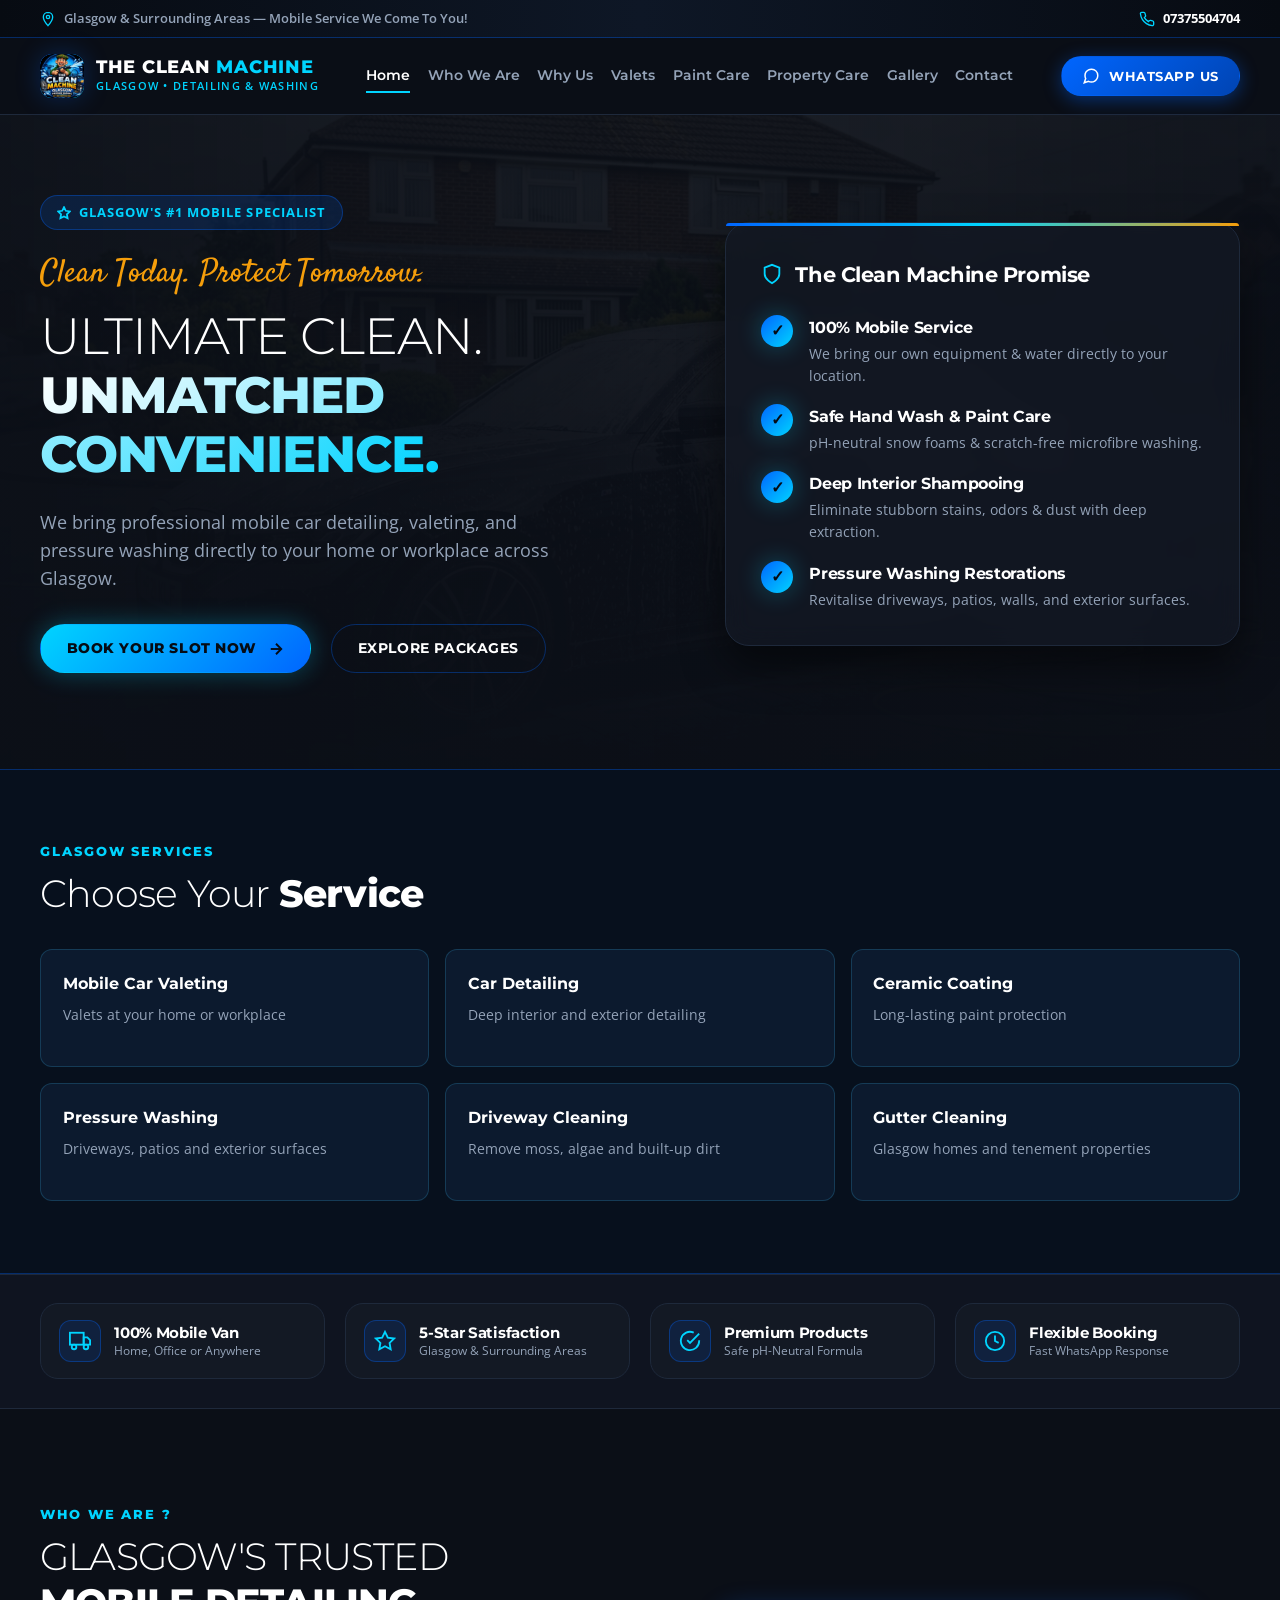
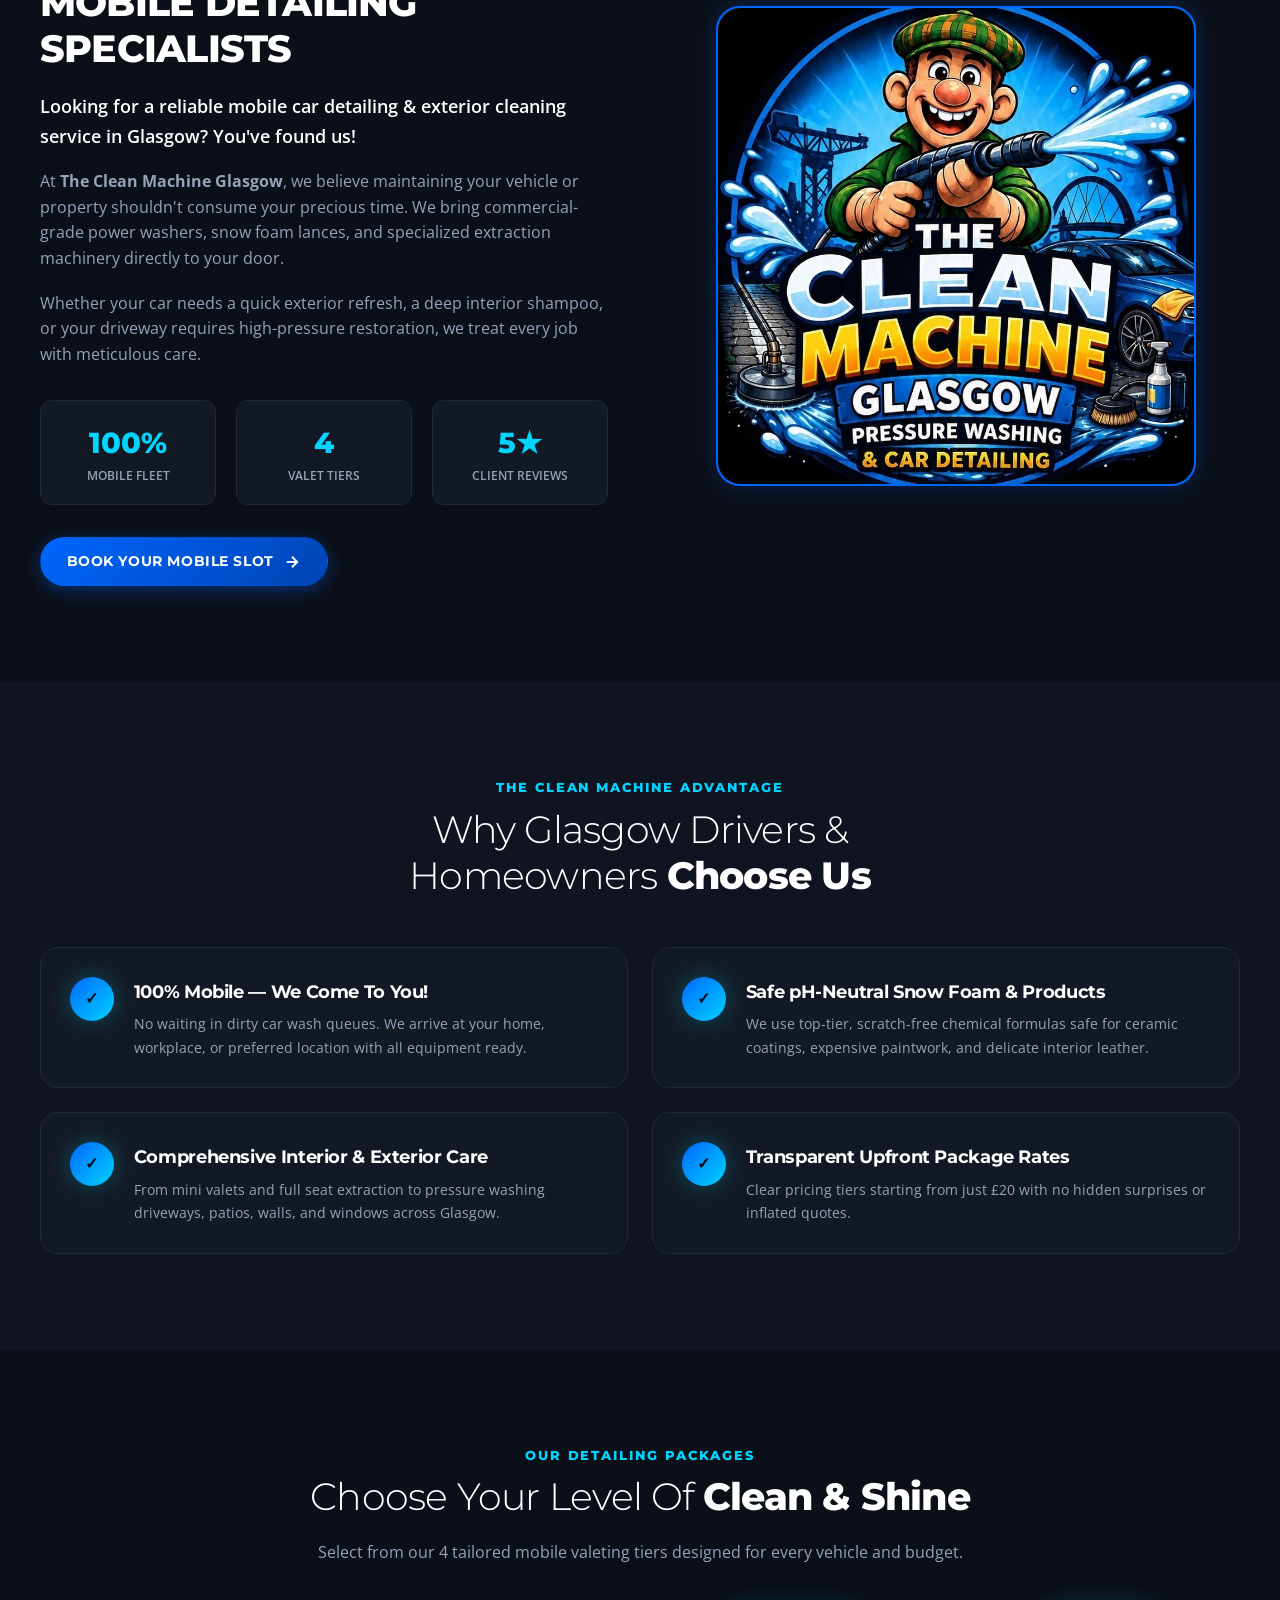
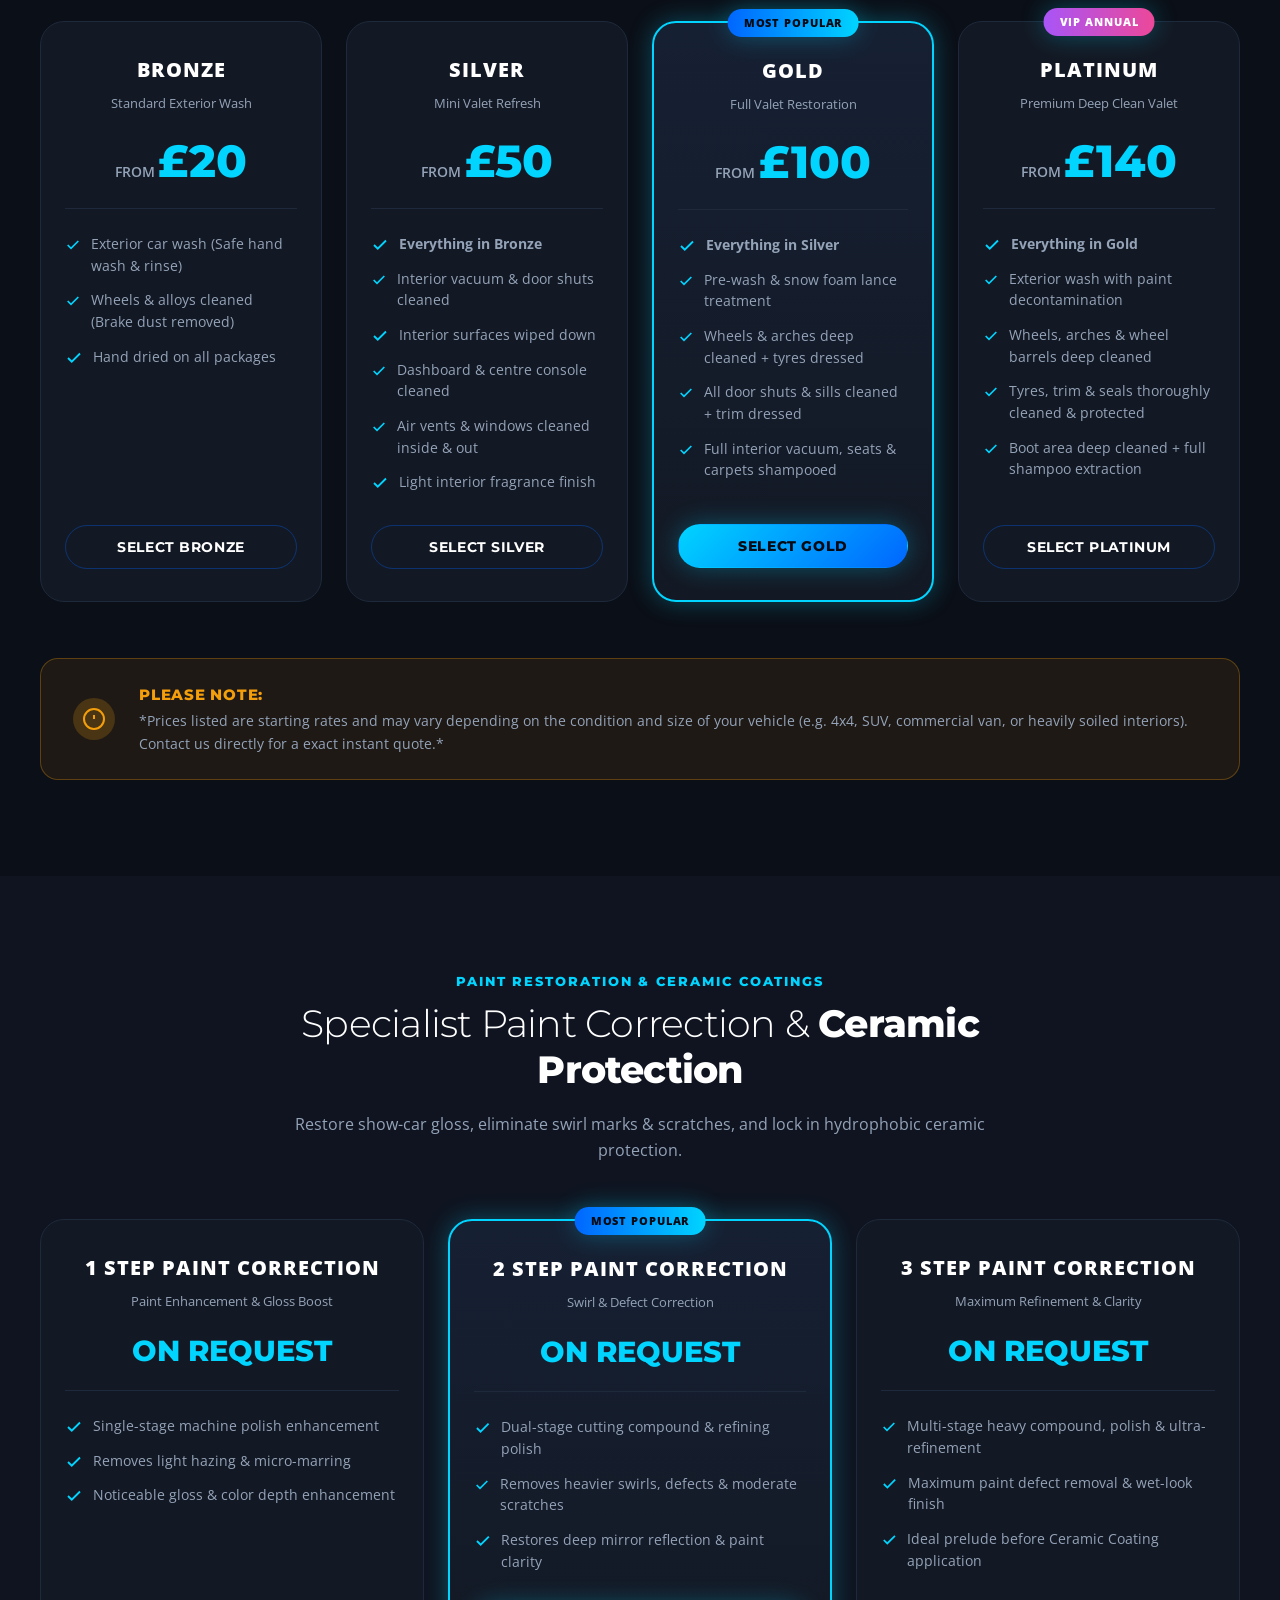
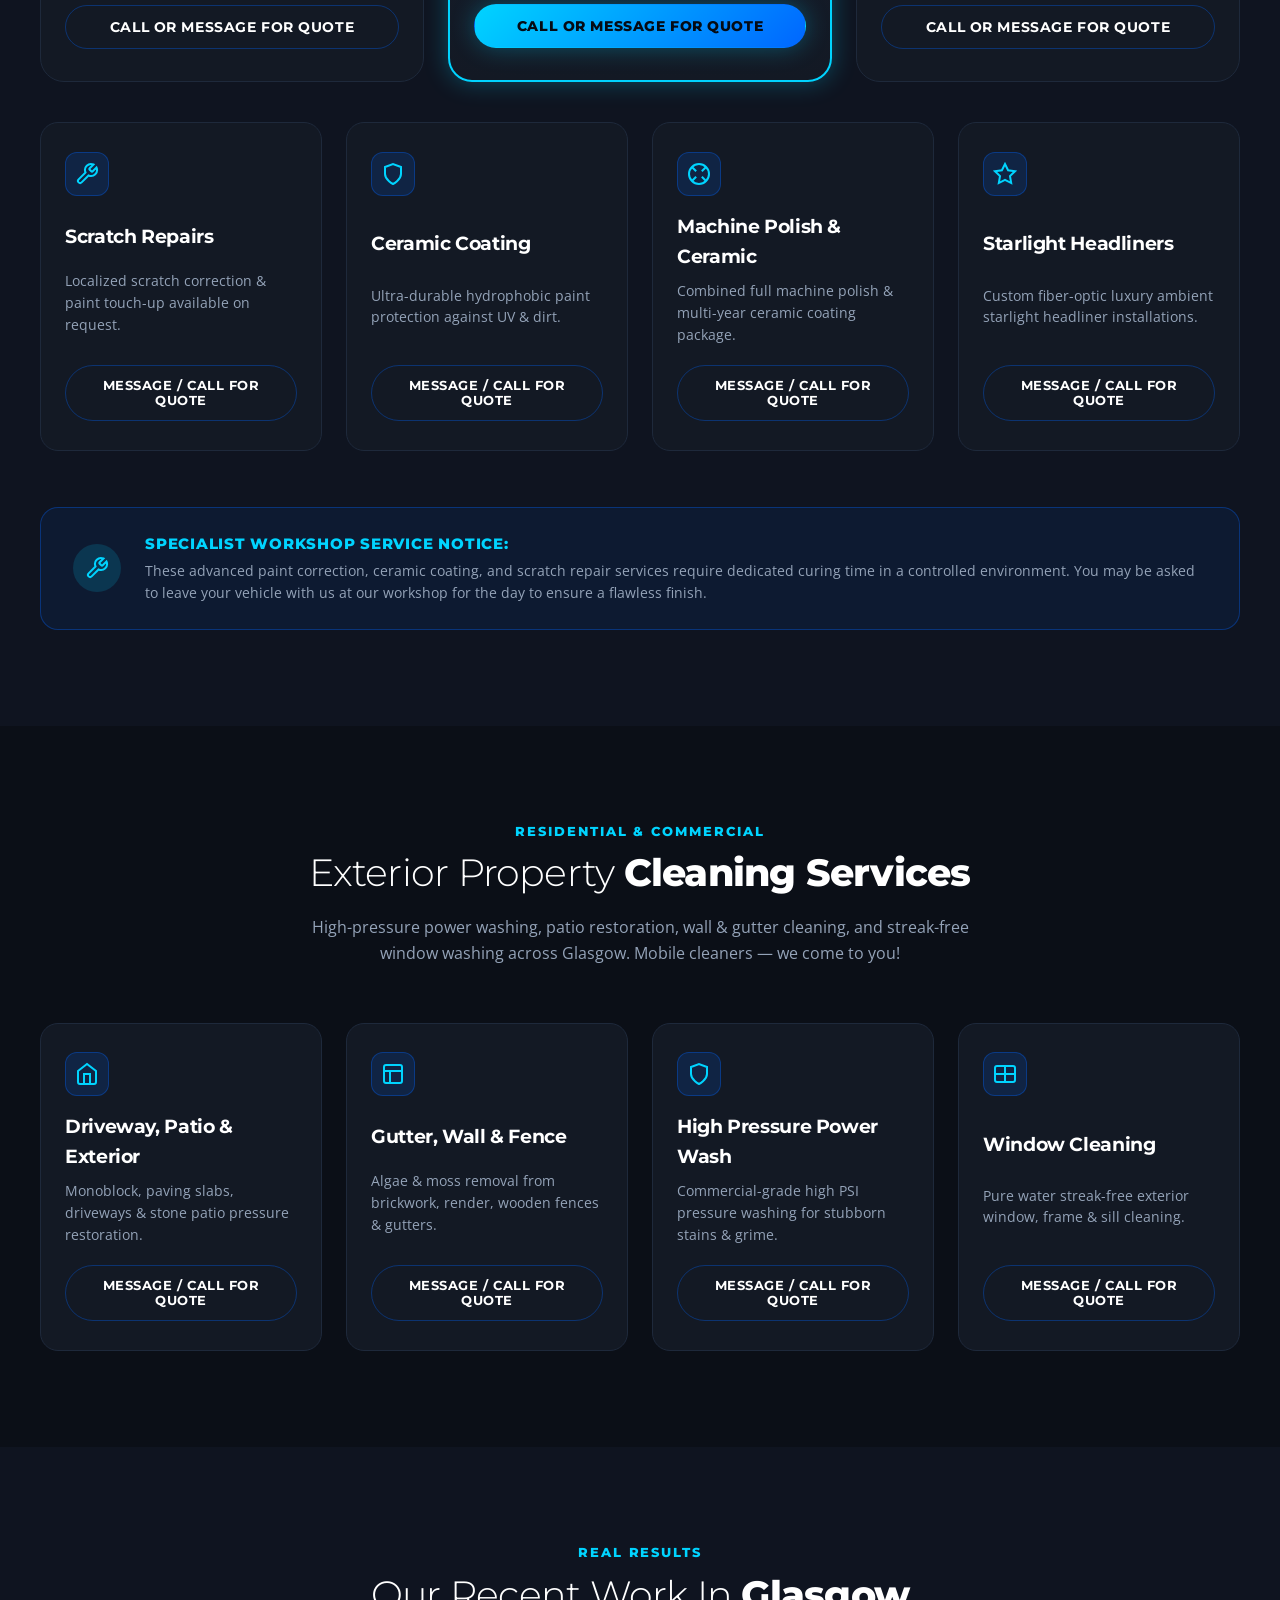
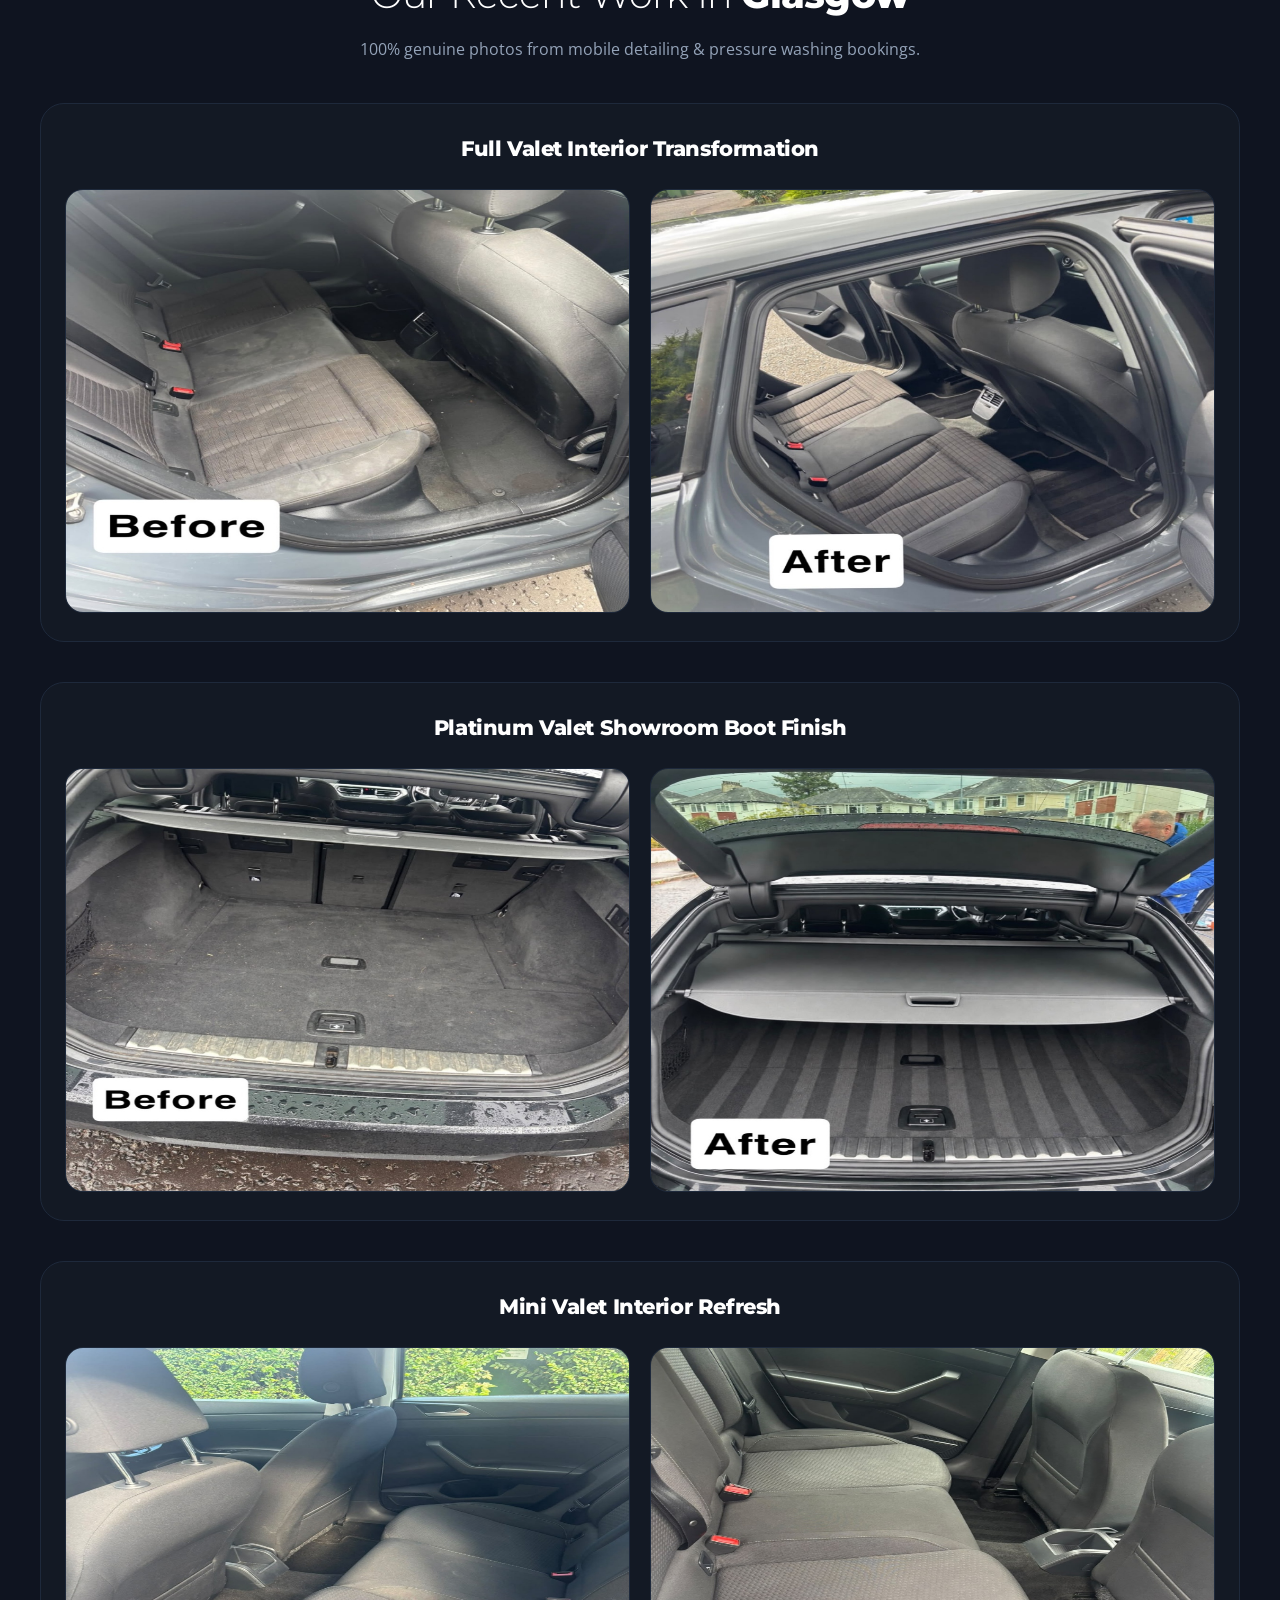
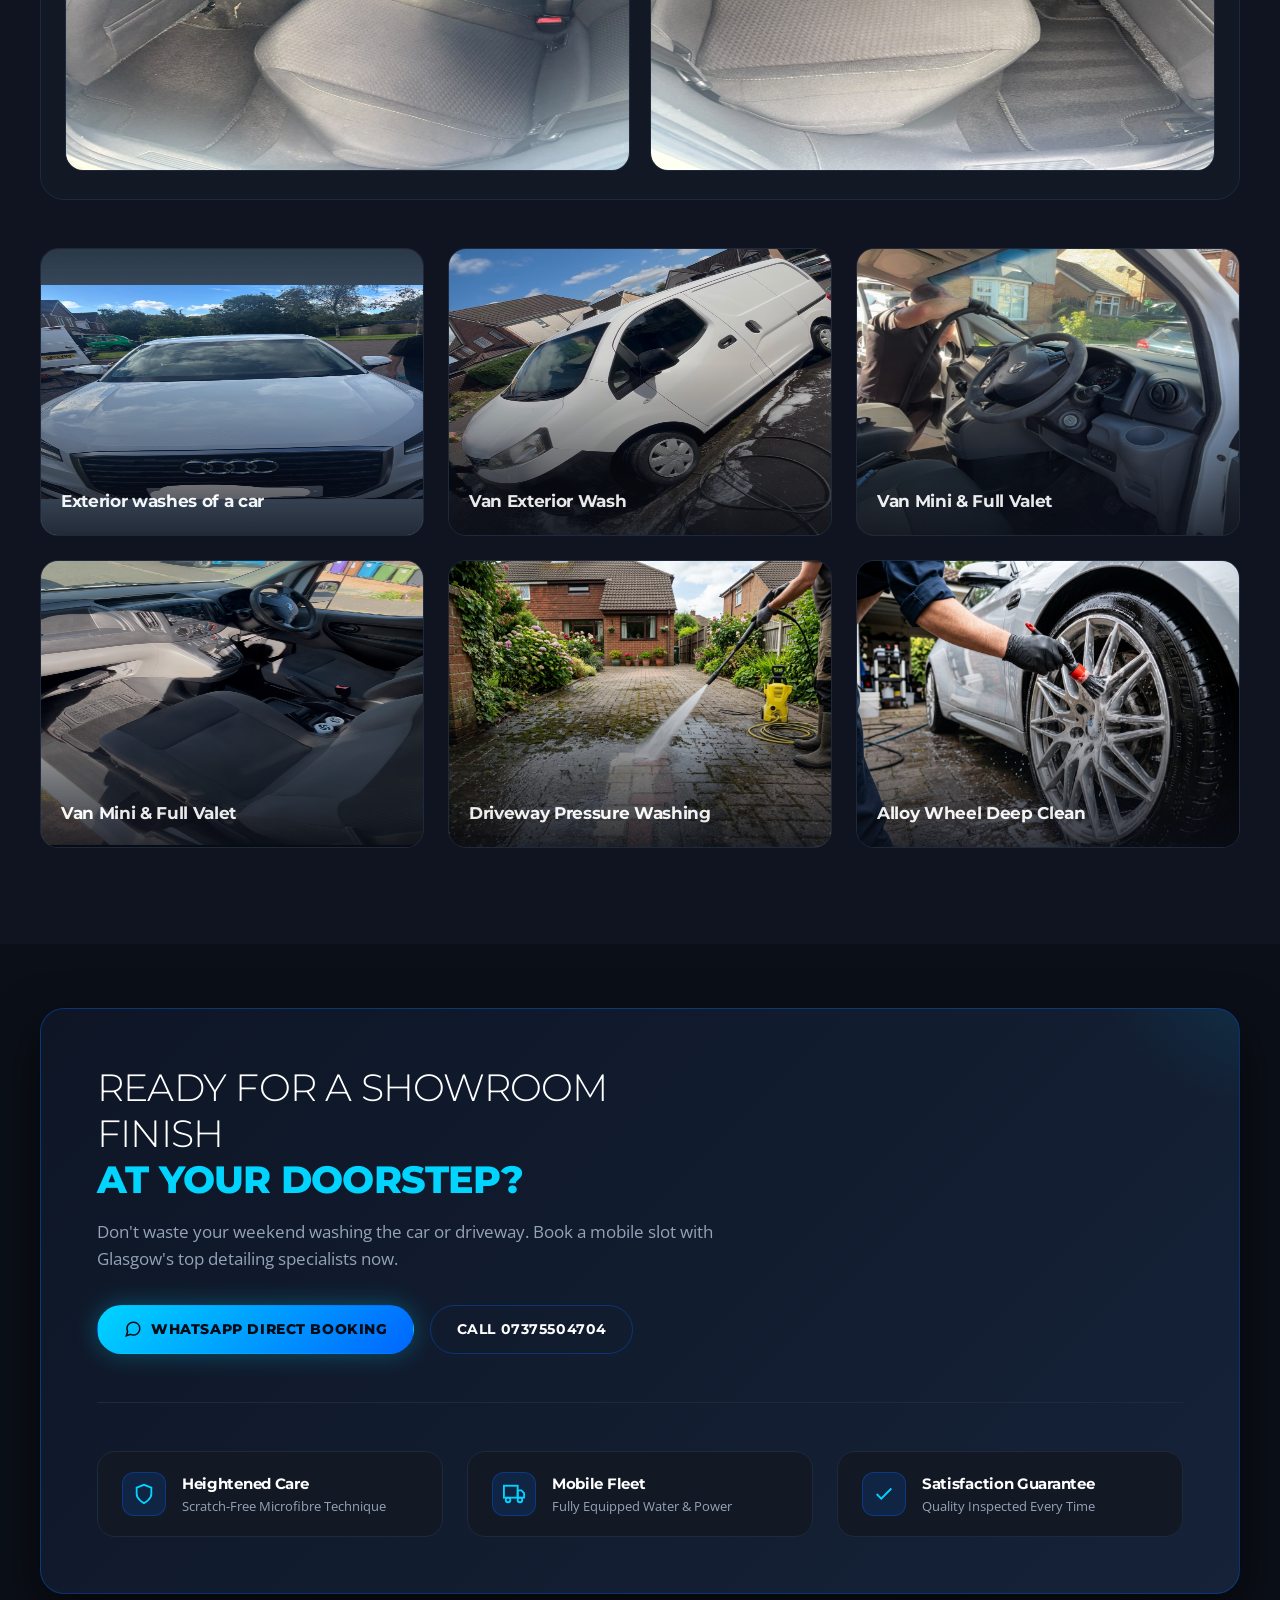
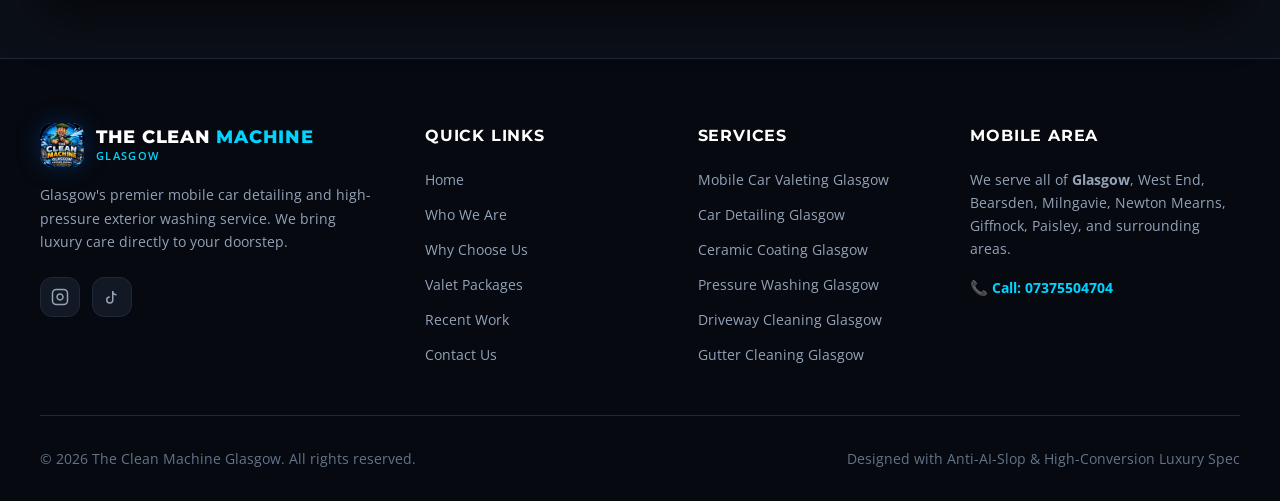
==== commit ba6f39e1: "Move booking form to contact page and simplify mobile navigation" ====
--- a/index.html
+++ b/index.html
@@ -58,7 +58,7 @@
     <!-- Sticky Glassmorphism Header -->
     <header class="site-header">
         <div class="container header-container">
-            <a href="#" class="brand-logo">
+            <a href="index.html" class="brand-logo">
                 <div class="brand-icon-box">
                     <img src="assets/logo.jpg" alt="The Clean Machine Logo">
                 </div>
@@ -69,14 +69,14 @@
             </a>
 
             <nav class="desktop-nav">
-                <a href="#home" class="nav-link active">Home</a>
-                <a href="#about" class="nav-link">Who We Are</a>
-                <a href="#why-us" class="nav-link">Why Us</a>
+                <a href="index.html#home" class="nav-link active" aria-current="page">Home</a>
+                <a href="index.html#about" class="nav-link">Who We Are</a>
+                <a href="index.html#why-us" class="nav-link">Why Us</a>
                 <a href="#pricing" class="nav-link">Valets</a>
                 <a href="#paint-correction" class="nav-link">Paint Care</a>
                 <a href="#property-cleaning" class="nav-link">Property Care</a>
-                <a href="#gallery" class="nav-link">Gallery</a>
-                <a href="#booking" class="nav-link">Contact</a>
+                <a href="index.html#gallery" class="nav-link">Gallery</a>
+                <a href="contact.html" class="nav-link">Contact</a>
             </nav>
 
             <div class="header-actions">
@@ -98,36 +98,28 @@
     <div class="mob-drawer-overlay" id="mobDrawerOverlay"></div>
     <div class="mob-drawer" id="mobDrawer">
         <div class="mob-nav-list">
-            <a href="#home" class="mob-nav-link">
-                <svg width="20" height="20" viewBox="0 0 24 24" fill="none" stroke="currentColor" stroke-width="2"><path d="M3 9l9-7 9 7v11a2 2 0 0 1-2 2H5a2 2 0 0 1-2-2z"/><polyline points="9 22 9 12 15 12 15 22"/></svg>
+            <a href="index.html#home" class="mob-nav-link">
                 Home
             </a>
-            <a href="#about" class="mob-nav-link">
-                <svg width="20" height="20" viewBox="0 0 24 24" fill="none" stroke="currentColor" stroke-width="2"><circle cx="12" cy="12" r="10"/><line x1="12" y1="16" x2="12" y2="12"/><line x1="12" y1="8" x2="12.01" y2="8"/></svg>
+            <a href="index.html#about" class="mob-nav-link">
                 Who We Are
             </a>
-            <a href="#why-us" class="mob-nav-link">
-                <svg width="20" height="20" viewBox="0 0 24 24" fill="none" stroke="currentColor" stroke-width="2"><path d="M22 11.08V12a10 10 0 1 1-5.93-9.14"/><polyline points="22 4 12 14.01 9 11.01"/></svg>
+            <a href="index.html#why-us" class="mob-nav-link">
                 Why Choose Us
             </a>
             <a href="#pricing" class="mob-nav-link">
-                <svg width="20" height="20" viewBox="0 0 24 24" fill="none" stroke="currentColor" stroke-width="2"><line x1="12" y1="1" x2="12" y2="23"/><path d="M17 5H9.5a3.5 3.5 0 0 0 0 7h5a3.5 3.5 0 0 1 0 7H6"/></svg>
                 Valet Packages
             </a>
             <a href="#paint-correction" class="mob-nav-link">
-                <svg width="20" height="20" viewBox="0 0 24 24" fill="none" stroke="currentColor" stroke-width="2"><polygon points="12 2 15.09 8.26 22 9.27 17 14.14 18.18 21.02 12 17.77 5.82 21.02 7 14.14 2 9.27 8.91 8.26 12 2"/></svg>
                 Paint Correction & Ceramics
             </a>
             <a href="#property-cleaning" class="mob-nav-link">
-                <svg width="20" height="20" viewBox="0 0 24 24" fill="none" stroke="currentColor" stroke-width="2"><path d="M3 9l9-7 9 7v11a2 2 0 0 1-2 2H5a2 2 0 0 1-2-2z"/><polyline points="9 22 9 12 15 12 15 22"/></svg>
                 Exterior Property Cleaning
             </a>
-            <a href="#gallery" class="mob-nav-link">
-                <svg width="20" height="20" viewBox="0 0 24 24" fill="none" stroke="currentColor" stroke-width="2"><rect x="3" y="3" width="18" height="18" rx="2" ry="2"/><circle cx="8.5" cy="8.5" r="1.5"/><polyline points="21 15 16 10 5 21"/></svg>
+            <a href="index.html#gallery" class="mob-nav-link">
                 Our Gallery
             </a>
-            <a href="#booking" class="mob-nav-link">
-                <svg width="20" height="20" viewBox="0 0 24 24" fill="none" stroke="currentColor" stroke-width="2"><path d="M4 4h16c1.1 0 2 .9 2 2v12c0 1.1-.9 2-2 2H4c-1.1 0-2-.9-2-2V6c0-1.1.9-2 2-2z"/><polyline points="22,6 12,13 2,6"/></svg>
+            <a href="contact.html" class="mob-nav-link">
                 Contact & Booking
             </a>
         </div>
@@ -165,7 +157,7 @@
                     </p>
                     
                     <div class="hero-cta-group">
-                        <a href="#booking" class="pill-btn pill-btn-cyan">
+                        <a href="contact.html" class="pill-btn pill-btn-cyan">
                             <span>Book Your Slot Now</span>
                             <svg width="18" height="18" viewBox="0 0 24 24" fill="none" stroke="currentColor" stroke-width="2.5"><line x1="5" y1="12" x2="19" y2="12"/><polyline points="12 5 19 12 12 19"/></svg>
                         </a>
@@ -316,7 +308,7 @@
                         </div>
                     </div>
 
-                    <a href="#booking" class="pill-btn pill-btn-blue">
+                    <a href="contact.html" class="pill-btn pill-btn-blue">
                         <span>Book Your Mobile Slot</span>
                         <svg width="18" height="18" viewBox="0 0 24 24" fill="none" stroke="currentColor" stroke-width="2.5"><line x1="5" y1="12" x2="19" y2="12"/><polyline points="12 5 19 12 12 19"/></svg>
                     </a>
@@ -936,7 +928,7 @@
     </section>
 
     <!-- CONTACT & BOOKING FORM -->
-    <section class="section-padding contact-section" id="booking">
+    <section class="section-padding contact-section" id="booking" hidden>
         <div class="container">
             <div style="text-align: center; max-width: 650px; margin: 0 auto;">
                 <span class="section-tag">GET IN TOUCH</span>
@@ -1092,7 +1084,7 @@
                         <a href="#why-us">Why Choose Us</a>
                         <a href="#pricing">Valet Packages</a>
                         <a href="#gallery">Recent Work</a>
-                        <a href="#booking">Contact Us</a>
+                        <a href="contact.html">Contact Us</a>
                     </div>
                 </div>
 
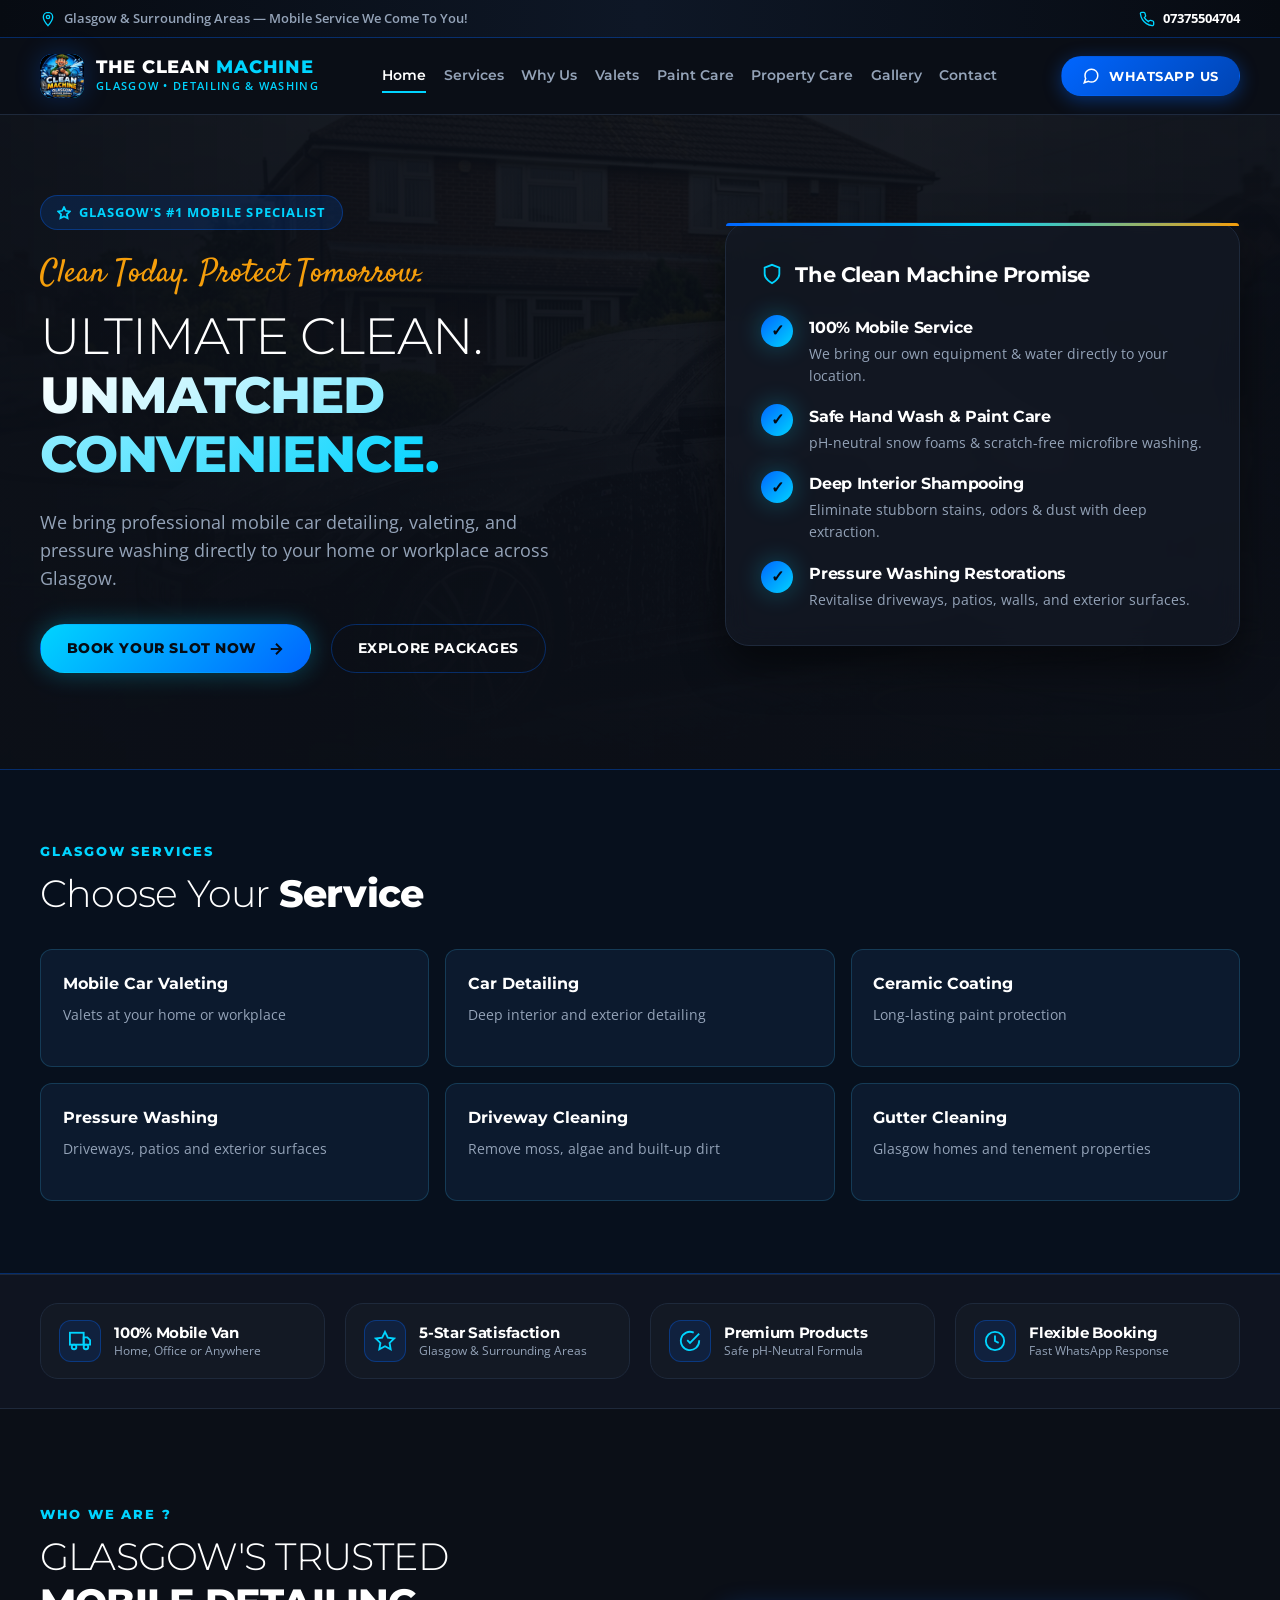
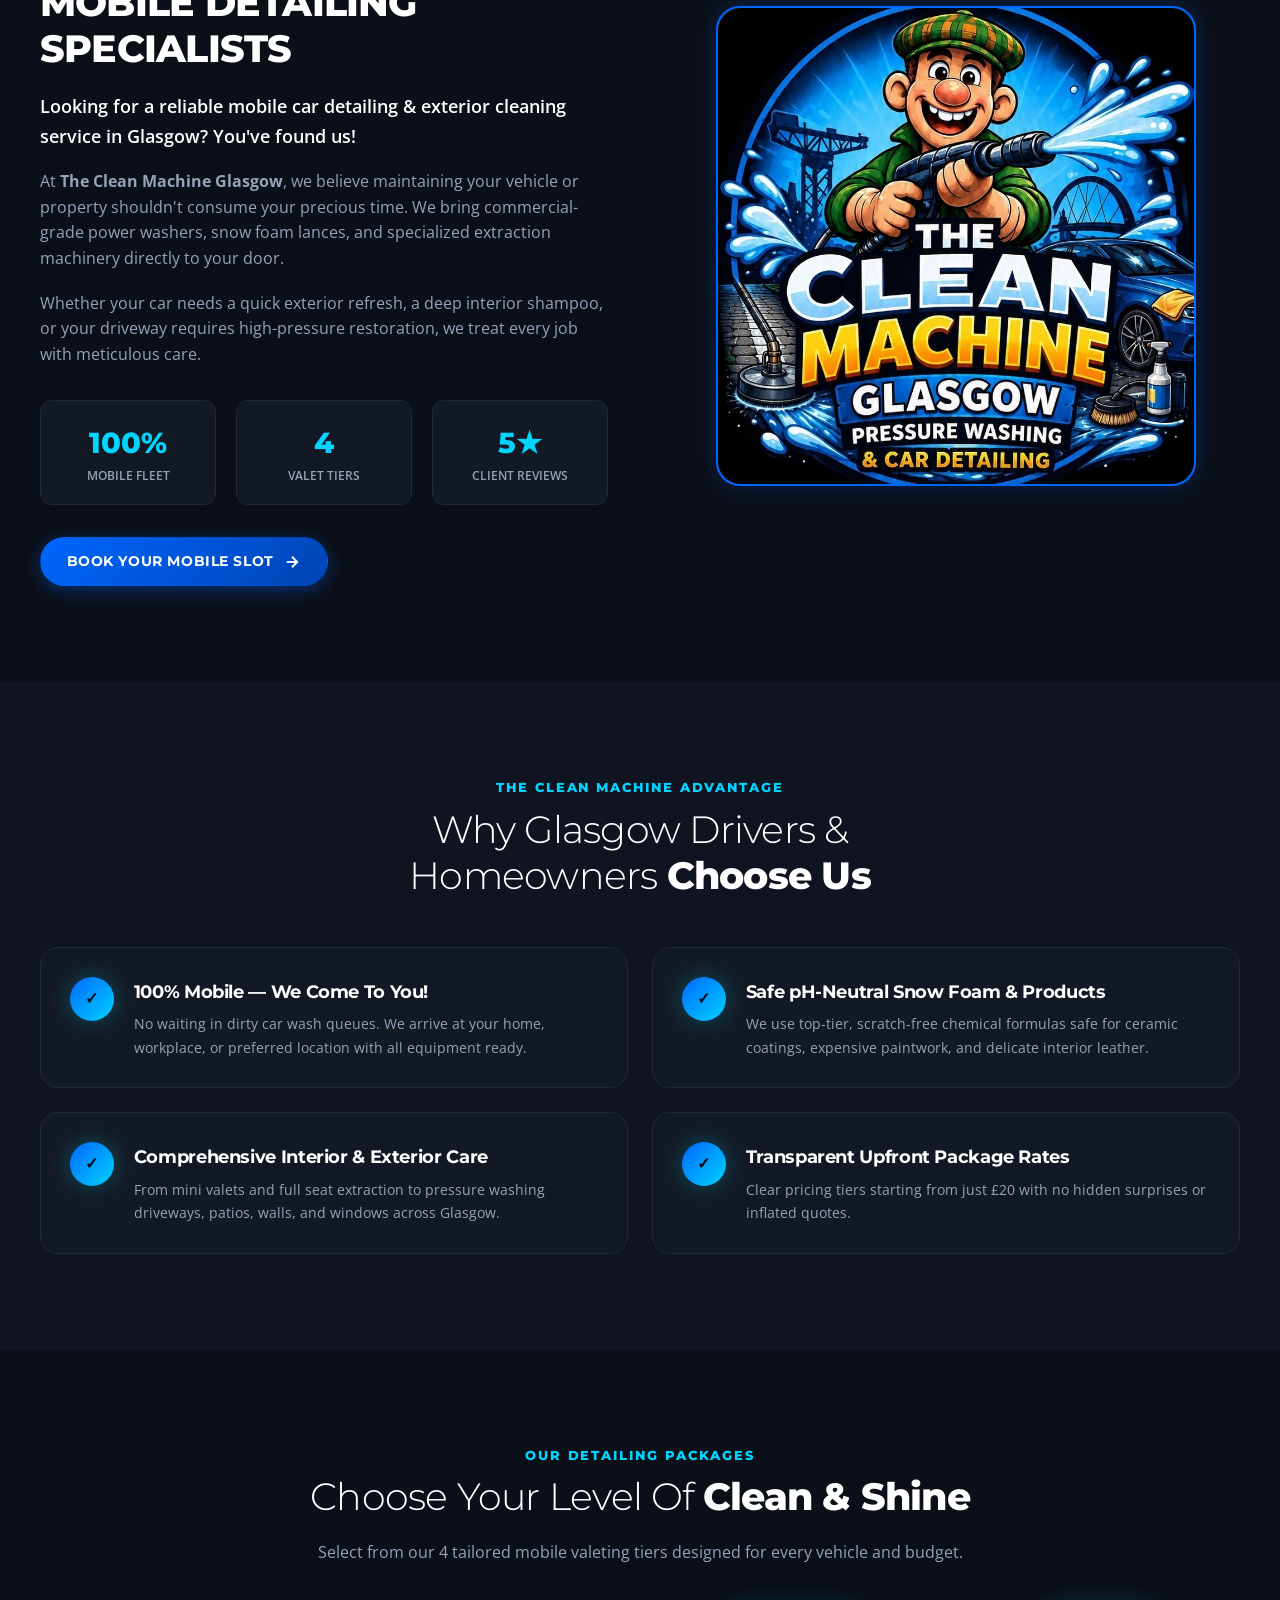
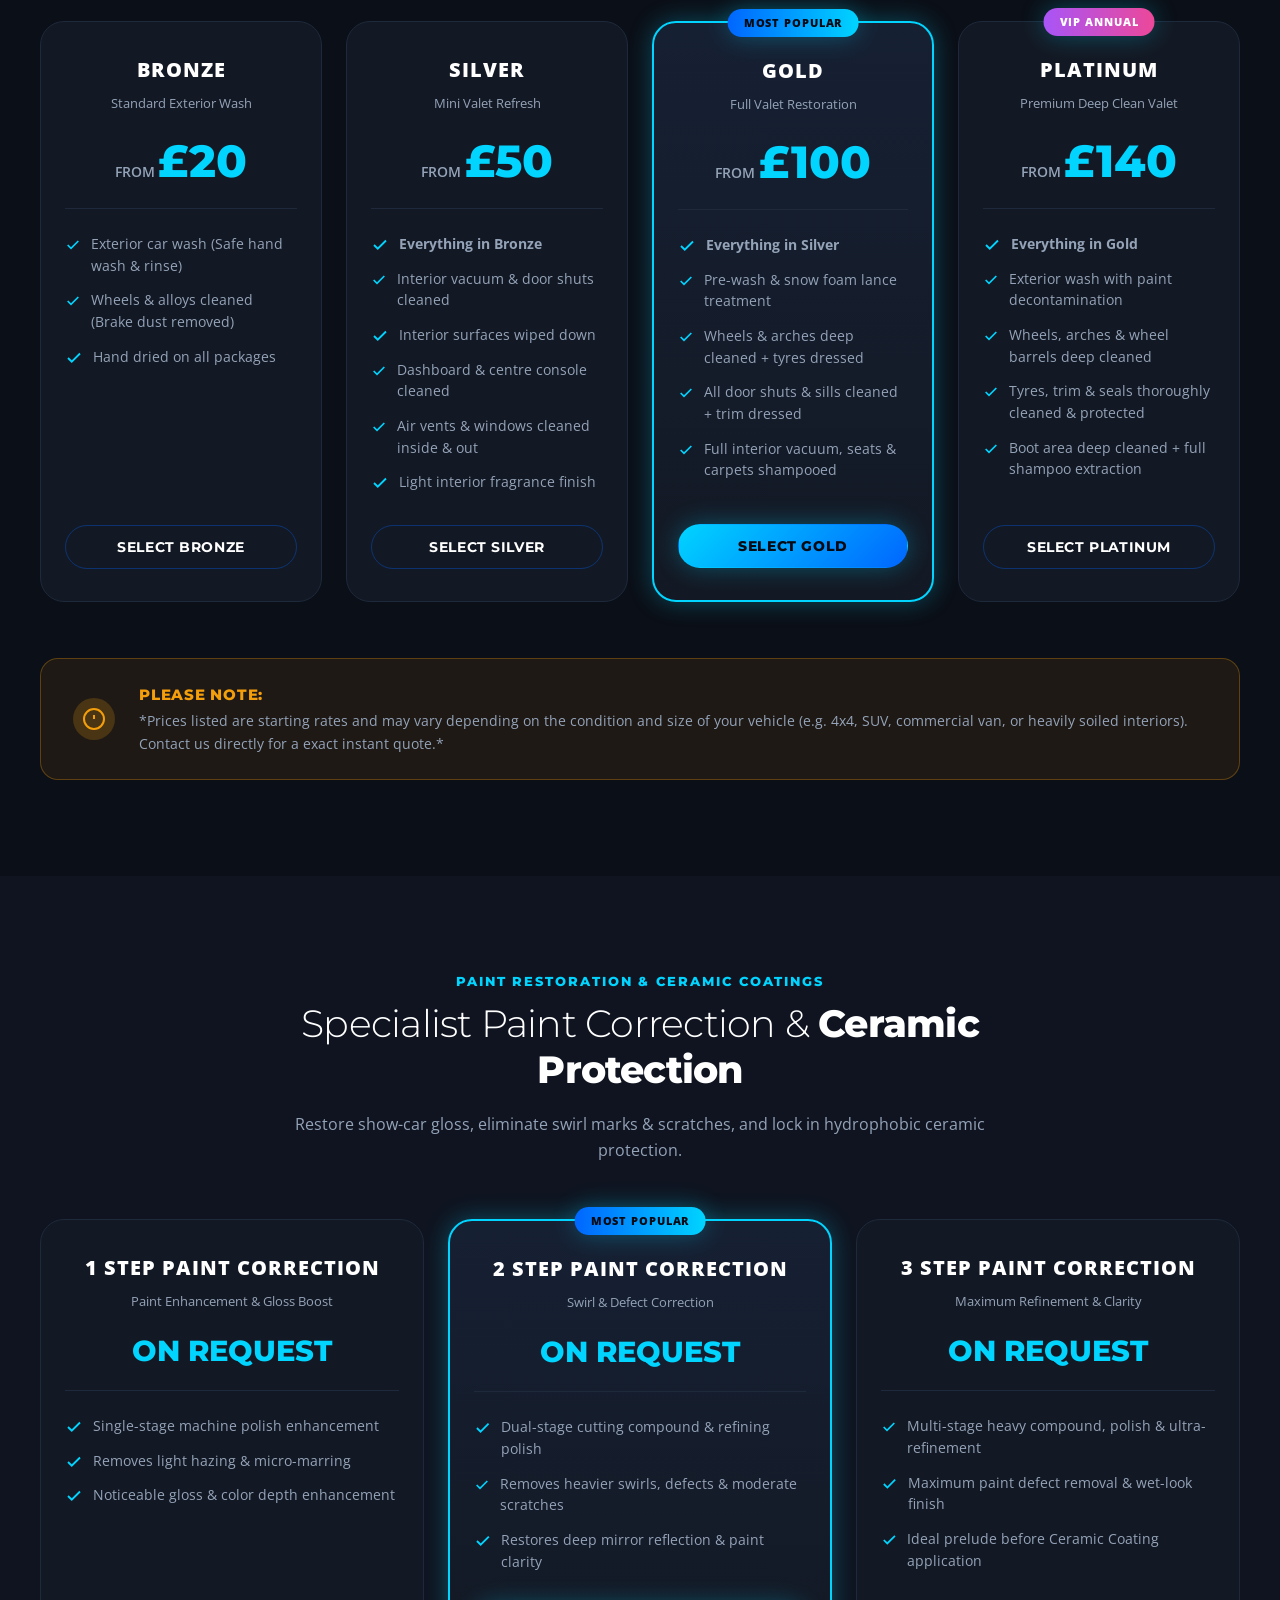
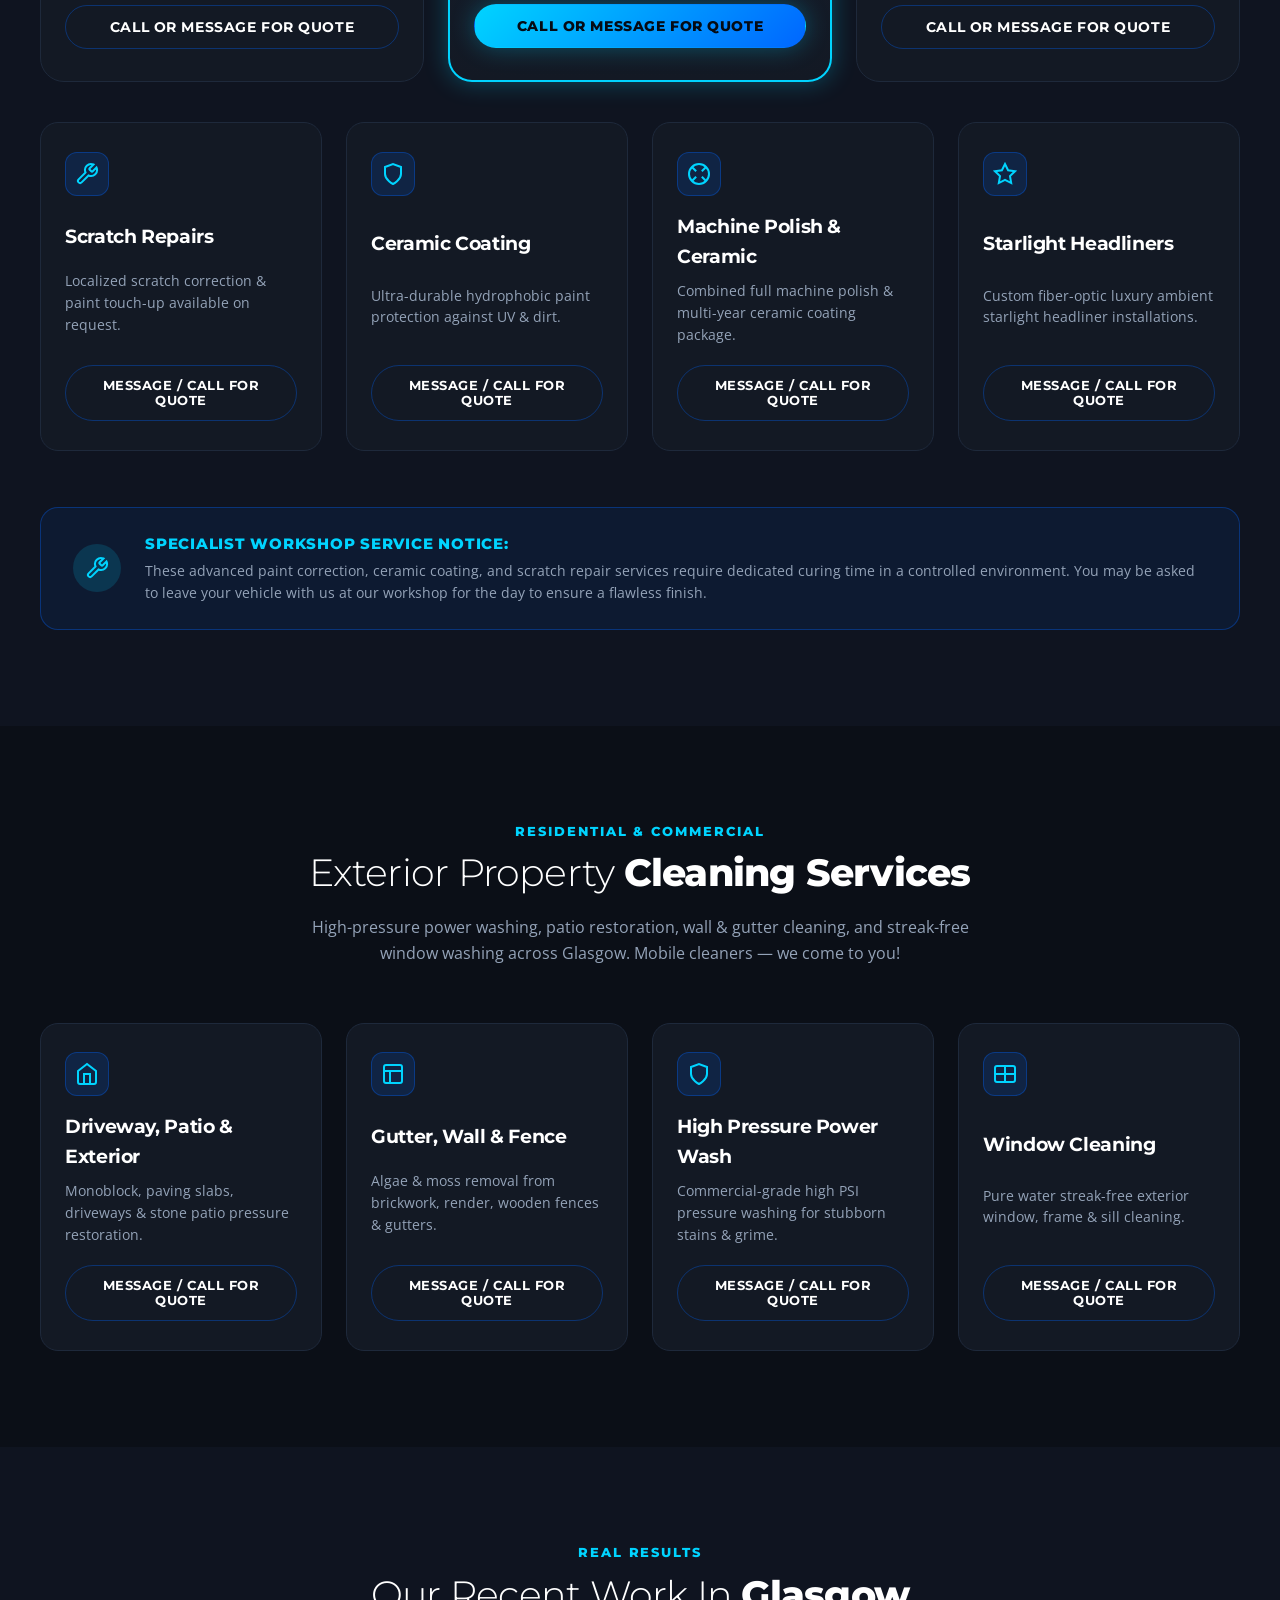
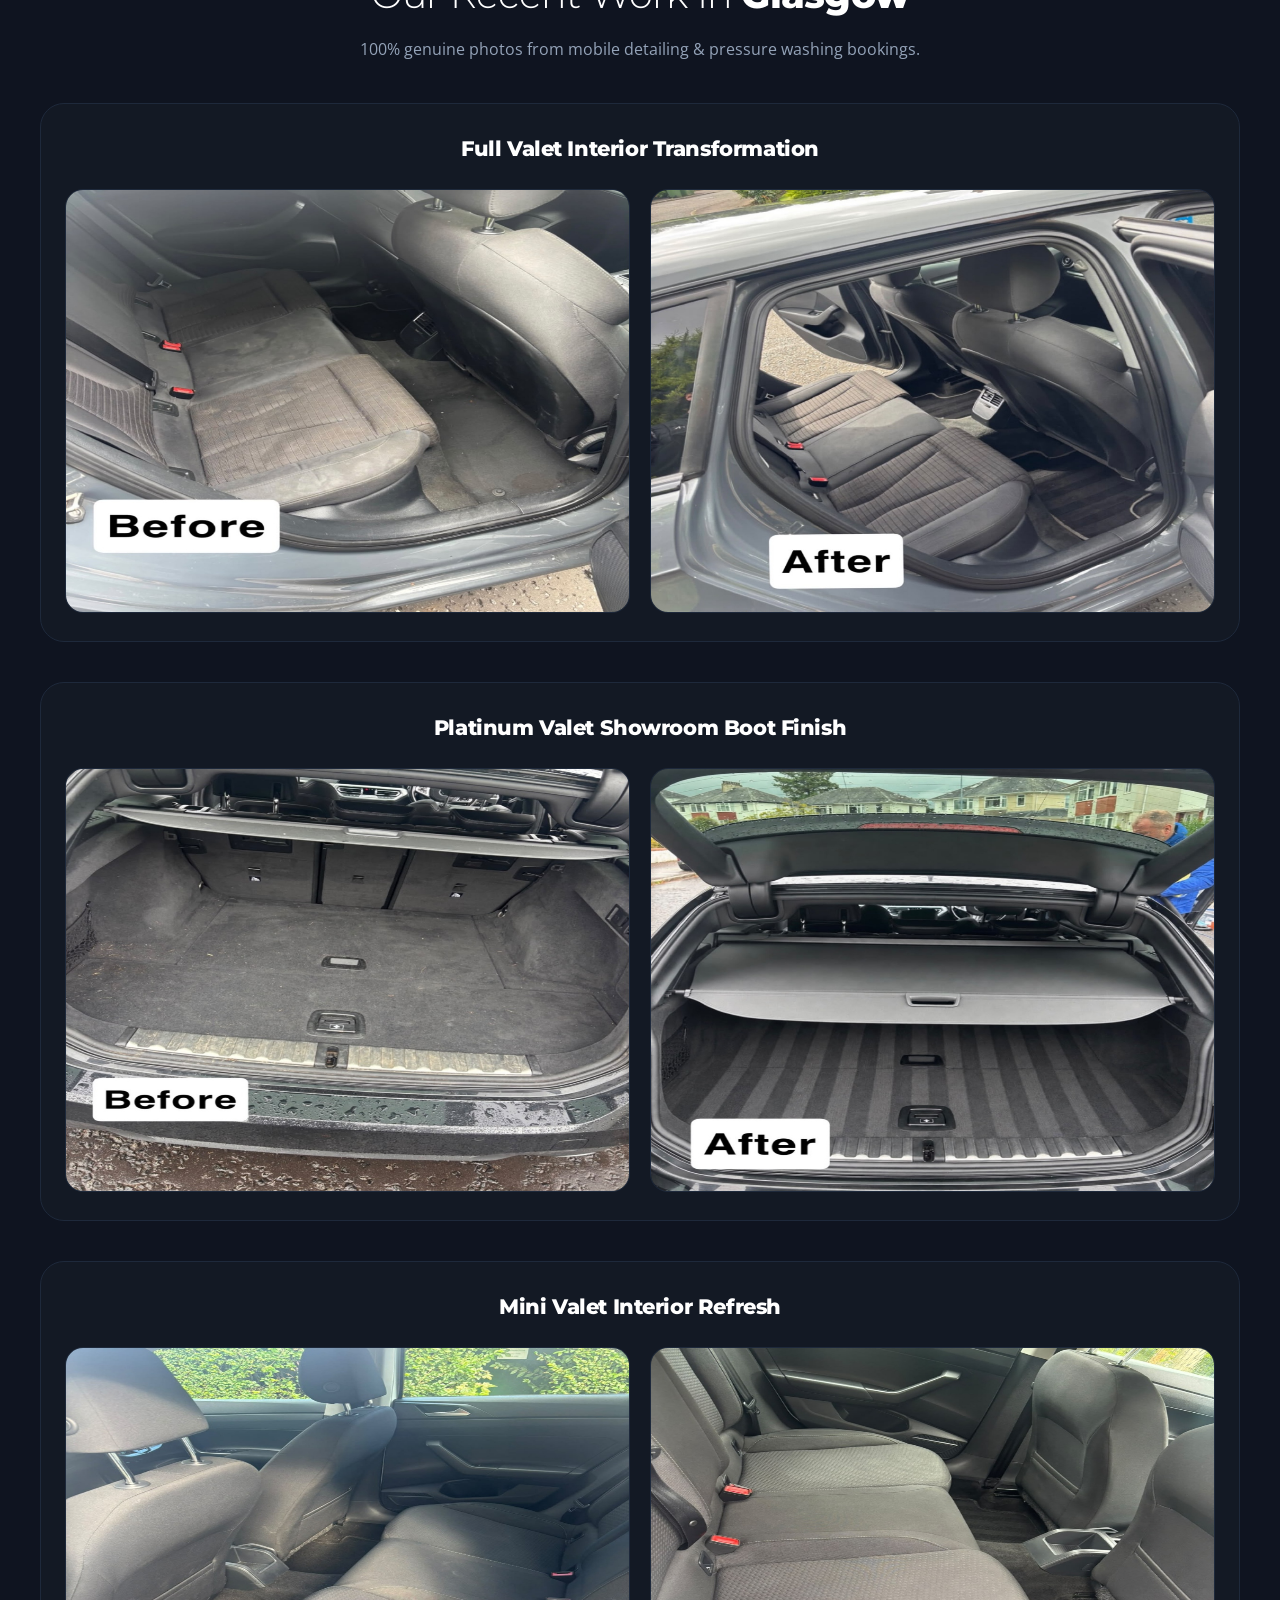
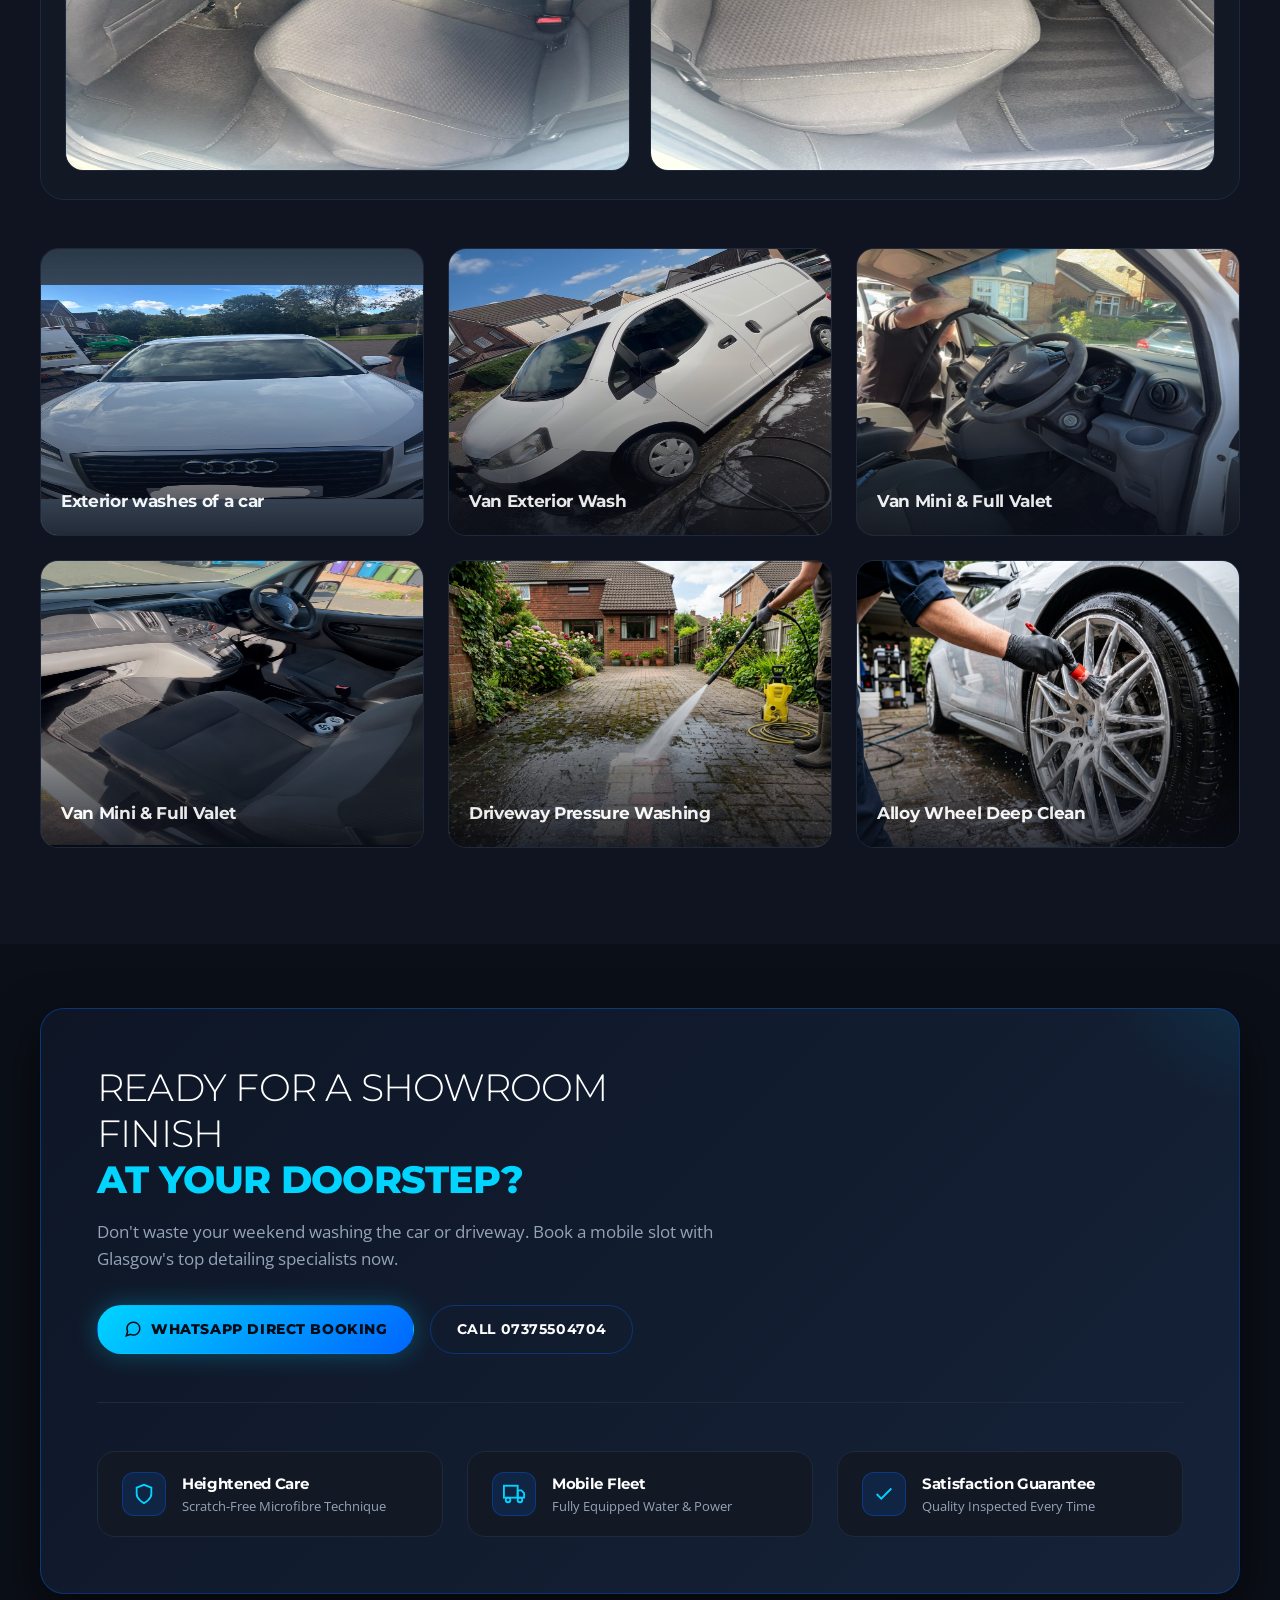
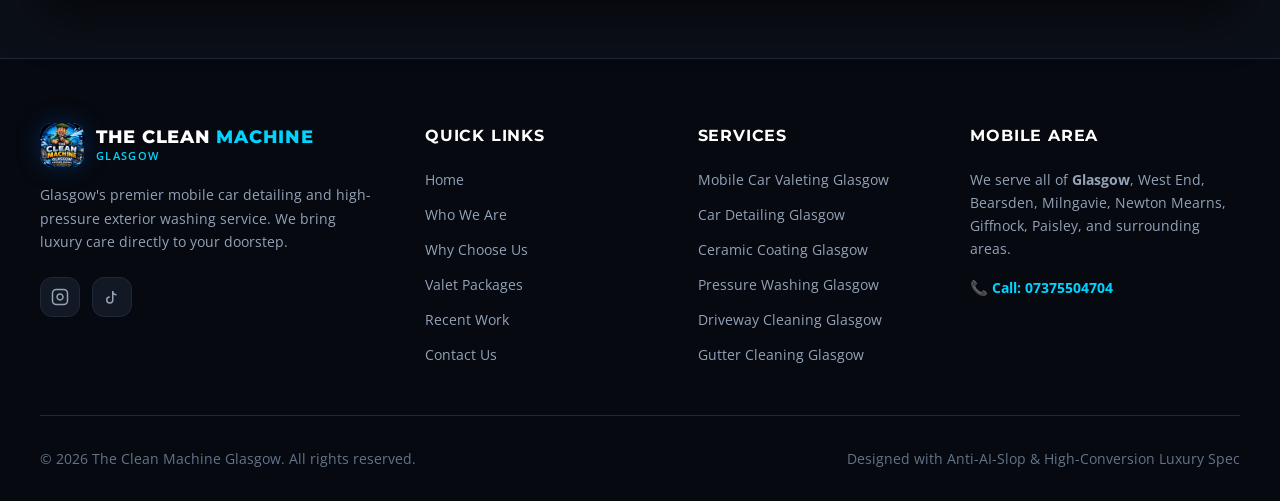
==== commit 0d19aa01: "Fix clean URL navigation and simplify main menu" ====
--- a/index.html
+++ b/index.html
@@ -70,7 +70,7 @@
 
             <nav class="desktop-nav">
                 <a href="index.html#home" class="nav-link active" aria-current="page">Home</a>
-                <a href="index.html#about" class="nav-link">Who We Are</a>
+                <a href="#service-links-title" class="nav-link">Services</a>
                 <a href="index.html#why-us" class="nav-link">Why Us</a>
                 <a href="#pricing" class="nav-link">Valets</a>
                 <a href="#paint-correction" class="nav-link">Paint Care</a>
@@ -101,8 +101,8 @@
             <a href="index.html#home" class="mob-nav-link">
                 Home
             </a>
-            <a href="index.html#about" class="mob-nav-link">
-                Who We Are
+            <a href="#service-links-title" class="mob-nav-link">
+                Services
             </a>
             <a href="index.html#why-us" class="mob-nav-link">
                 Why Choose Us
@@ -215,12 +215,12 @@
             <span class="section-tag">GLASGOW SERVICES</span>
             <h2 id="service-links-title" class="section-title">Choose Your <strong>Service</strong></h2>
             <div class="seo-service-links">
-                <a href="mobile-car-valeting-glasgow.html"><strong>Mobile Car Valeting</strong><span>Valets at your home or workplace</span></a>
-                <a href="car-detailing-glasgow.html"><strong>Car Detailing</strong><span>Deep interior and exterior detailing</span></a>
-                <a href="ceramic-coating-glasgow.html"><strong>Ceramic Coating</strong><span>Long-lasting paint protection</span></a>
-                <a href="pressure-washing-glasgow.html"><strong>Pressure Washing</strong><span>Driveways, patios and exterior surfaces</span></a>
-                <a href="driveway-cleaning-glasgow.html"><strong>Driveway Cleaning</strong><span>Remove moss, algae and built-up dirt</span></a>
-                <a href="gutter-cleaning-glasgow.html"><strong>Gutter Cleaning</strong><span>Glasgow homes and tenement properties</span></a>
+                <a href="mobile-car-valeting-glasgow/"><strong>Mobile Car Valeting</strong><span>Valets at your home or workplace</span></a>
+                <a href="car-detailing-glasgow/"><strong>Car Detailing</strong><span>Deep interior and exterior detailing</span></a>
+                <a href="ceramic-coating-glasgow/"><strong>Ceramic Coating</strong><span>Long-lasting paint protection</span></a>
+                <a href="pressure-washing-glasgow/"><strong>Pressure Washing</strong><span>Driveways, patios and exterior surfaces</span></a>
+                <a href="driveway-cleaning-glasgow/"><strong>Driveway Cleaning</strong><span>Remove moss, algae and built-up dirt</span></a>
+                <a href="gutter-cleaning-glasgow/"><strong>Gutter Cleaning</strong><span>Glasgow homes and tenement properties</span></a>
             </div>
         </div>
     </section>
@@ -1091,12 +1091,12 @@
                 <div class="footer-col">
                     <h4 class="footer-title">Services</h4>
                     <div class="footer-links">
-                        <a href="mobile-car-valeting-glasgow.html">Mobile Car Valeting Glasgow</a>
-                        <a href="car-detailing-glasgow.html">Car Detailing Glasgow</a>
-                        <a href="ceramic-coating-glasgow.html">Ceramic Coating Glasgow</a>
-                        <a href="pressure-washing-glasgow.html">Pressure Washing Glasgow</a>
-                        <a href="driveway-cleaning-glasgow.html">Driveway Cleaning Glasgow</a>
-                        <a href="gutter-cleaning-glasgow.html">Gutter Cleaning Glasgow</a>
+                        <a href="mobile-car-valeting-glasgow/">Mobile Car Valeting Glasgow</a>
+                        <a href="car-detailing-glasgow/">Car Detailing Glasgow</a>
+                        <a href="ceramic-coating-glasgow/">Ceramic Coating Glasgow</a>
+                        <a href="pressure-washing-glasgow/">Pressure Washing Glasgow</a>
+                        <a href="driveway-cleaning-glasgow/">Driveway Cleaning Glasgow</a>
+                        <a href="gutter-cleaning-glasgow/">Gutter Cleaning Glasgow</a>
                     </div>
                 </div>
 
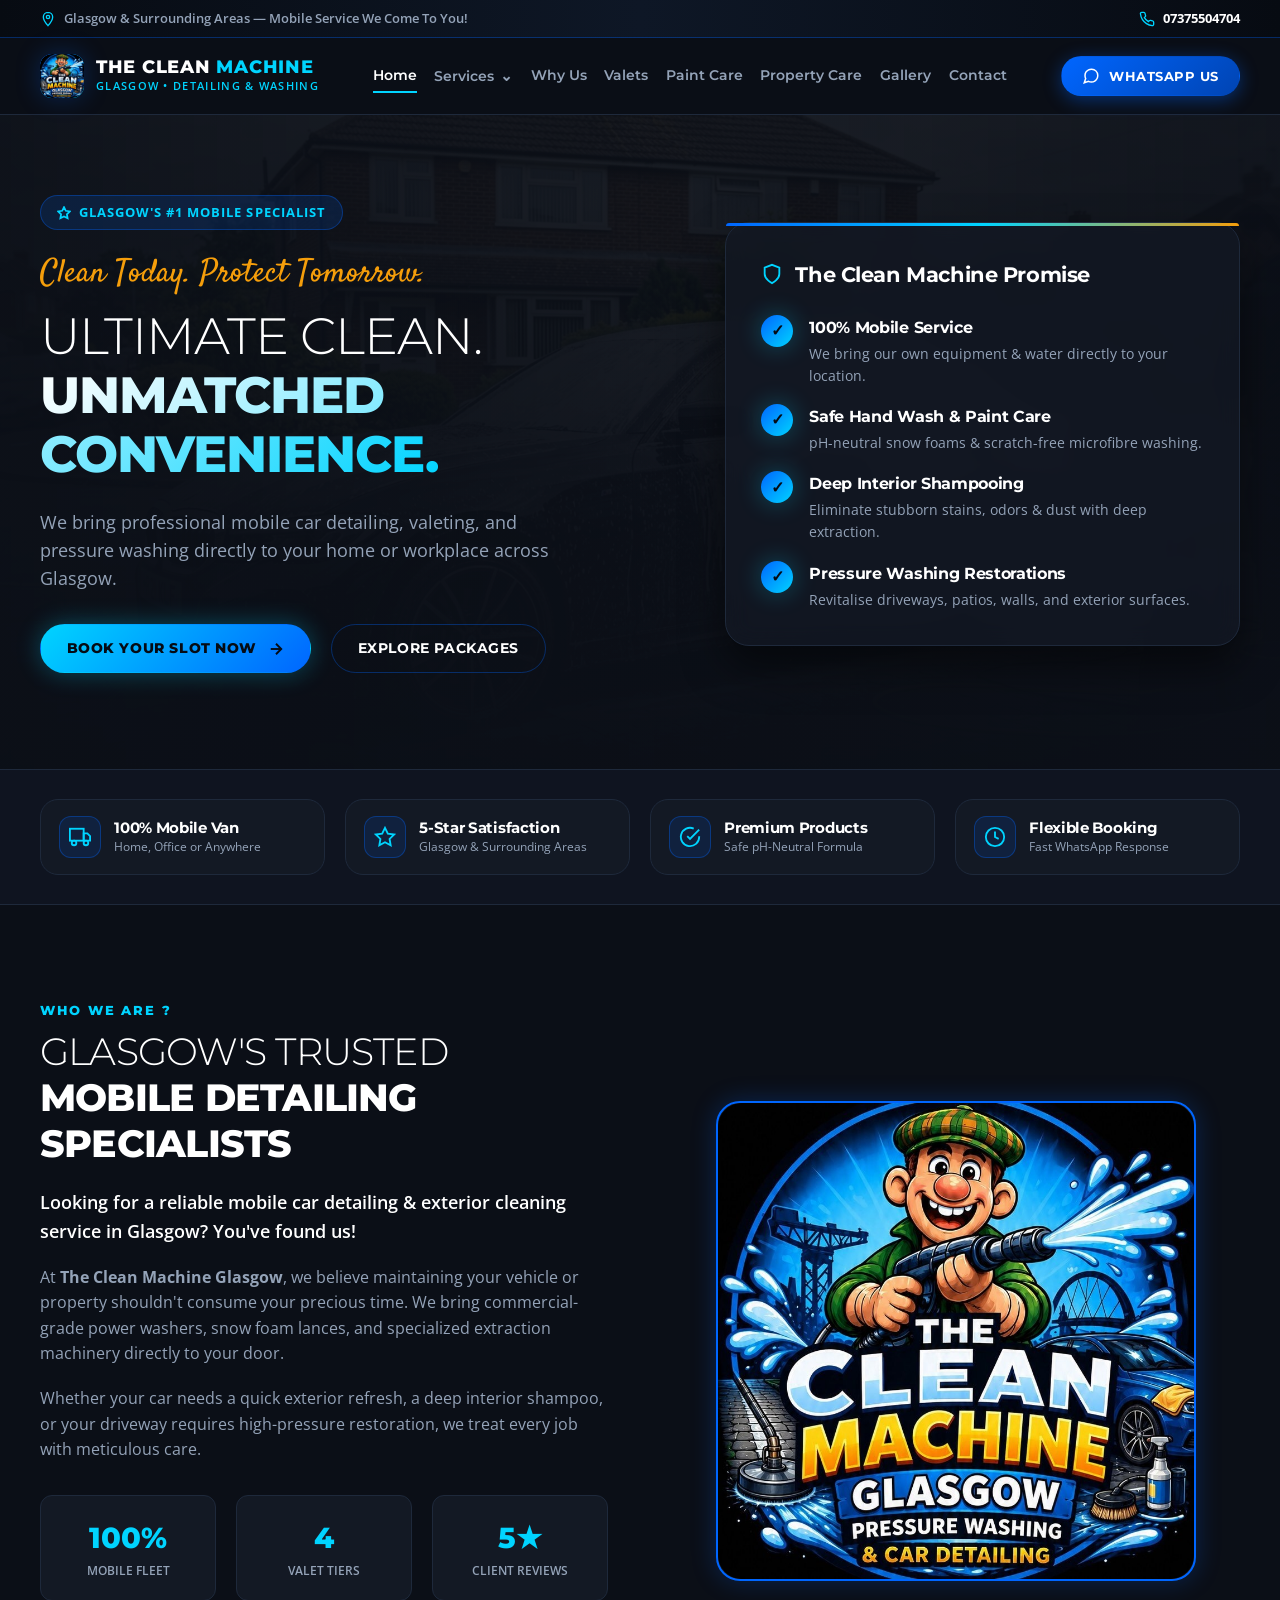
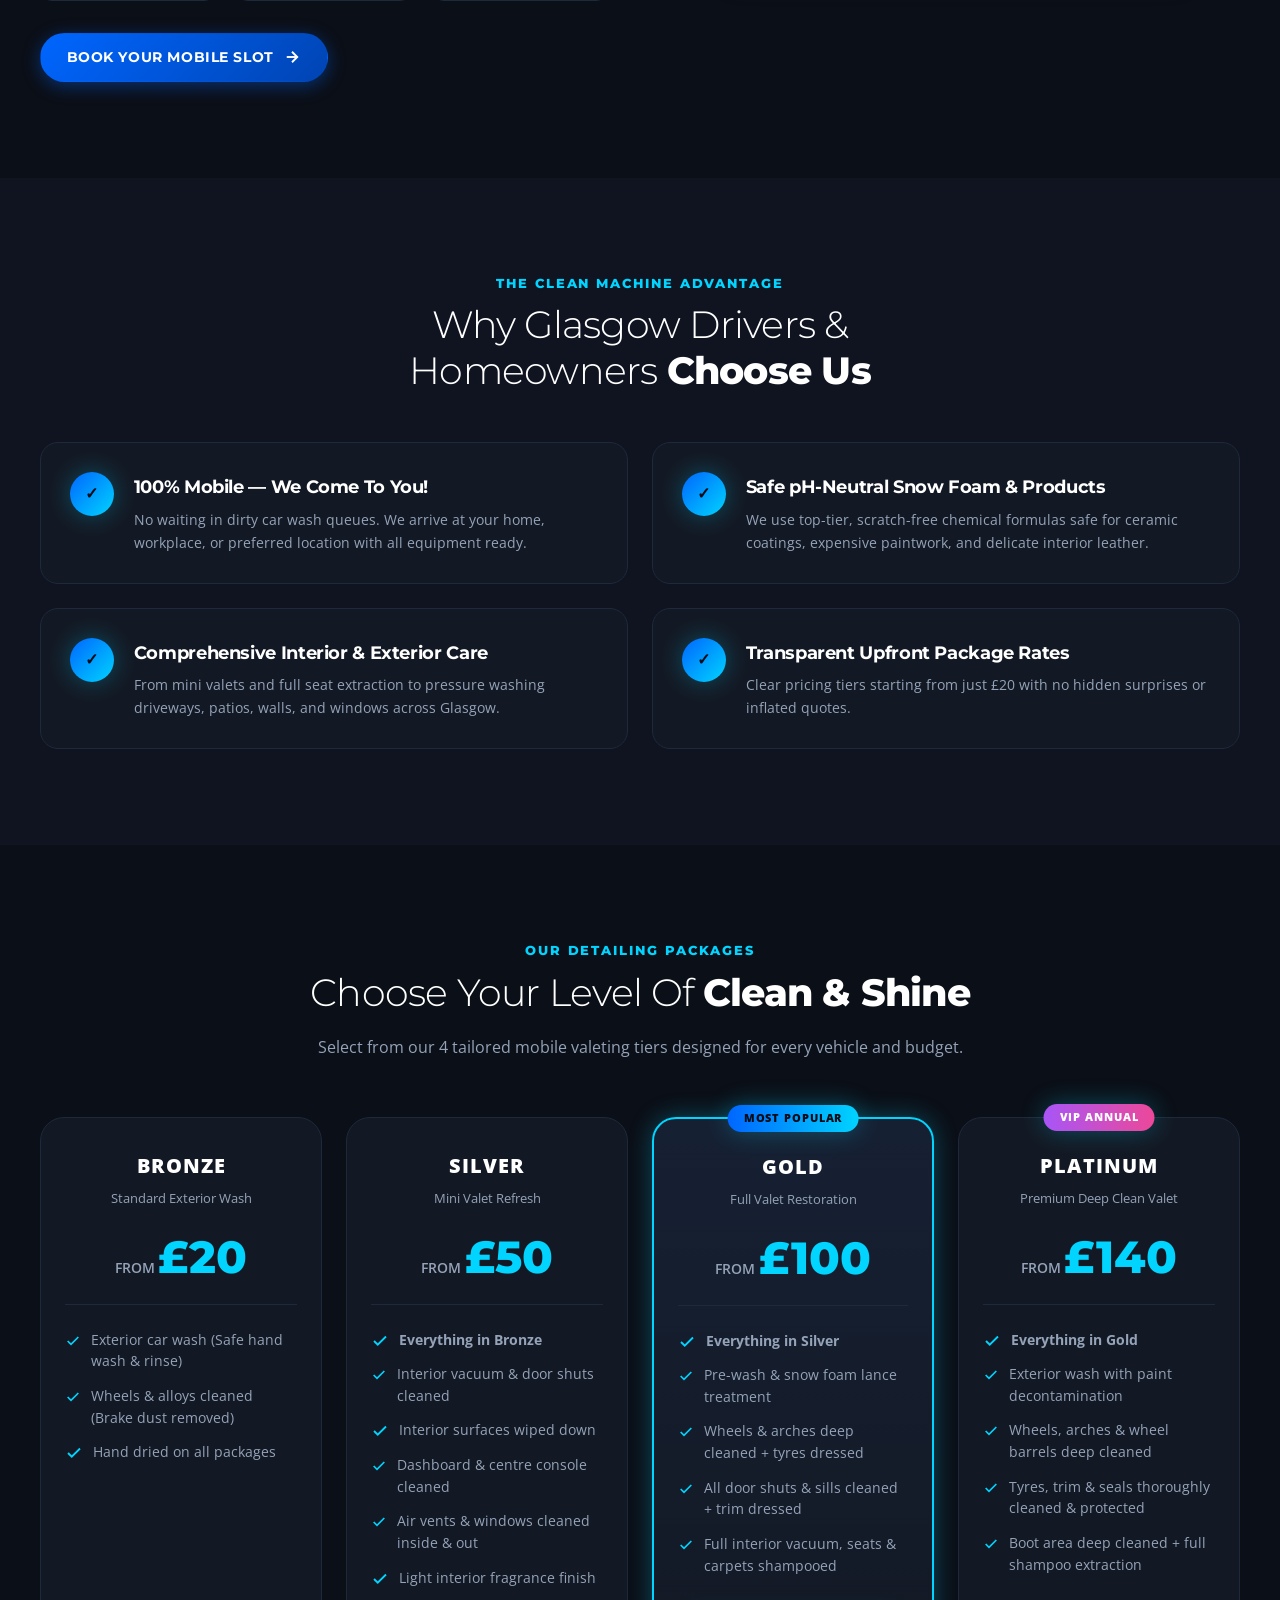
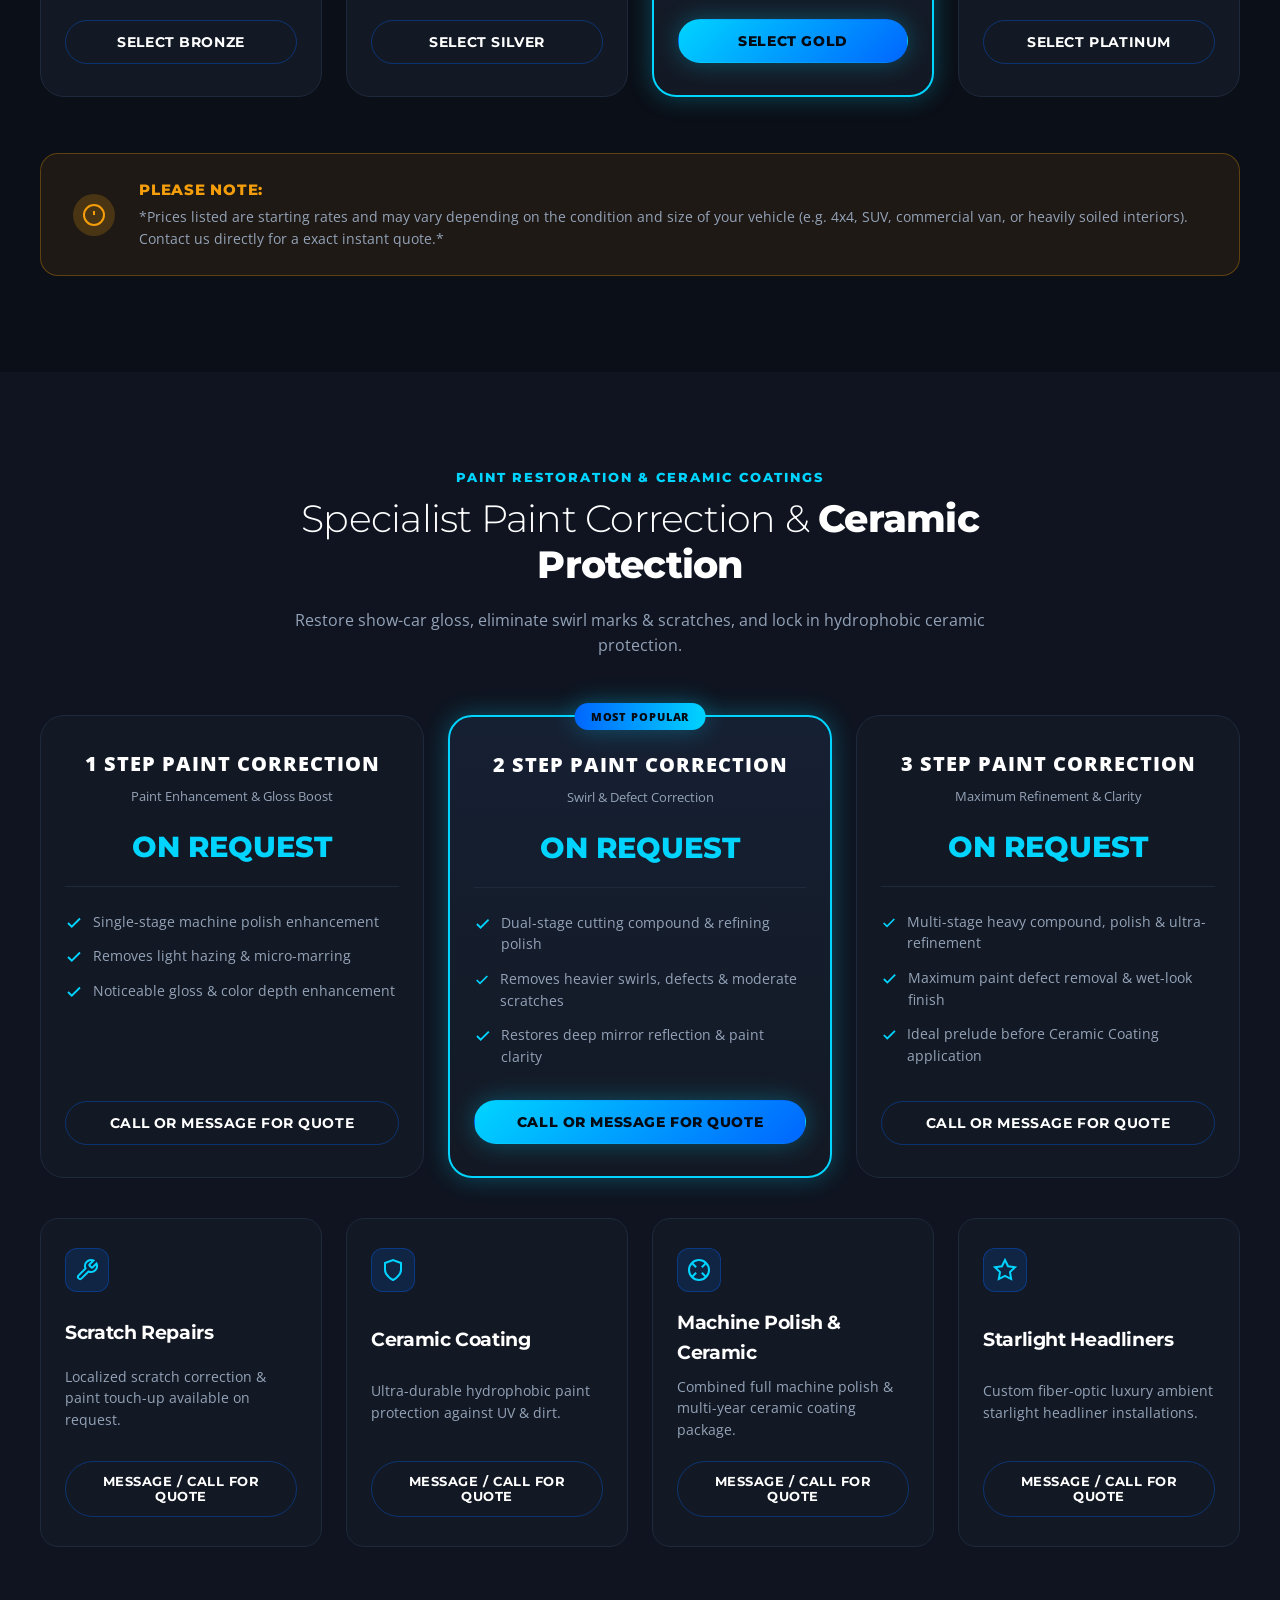
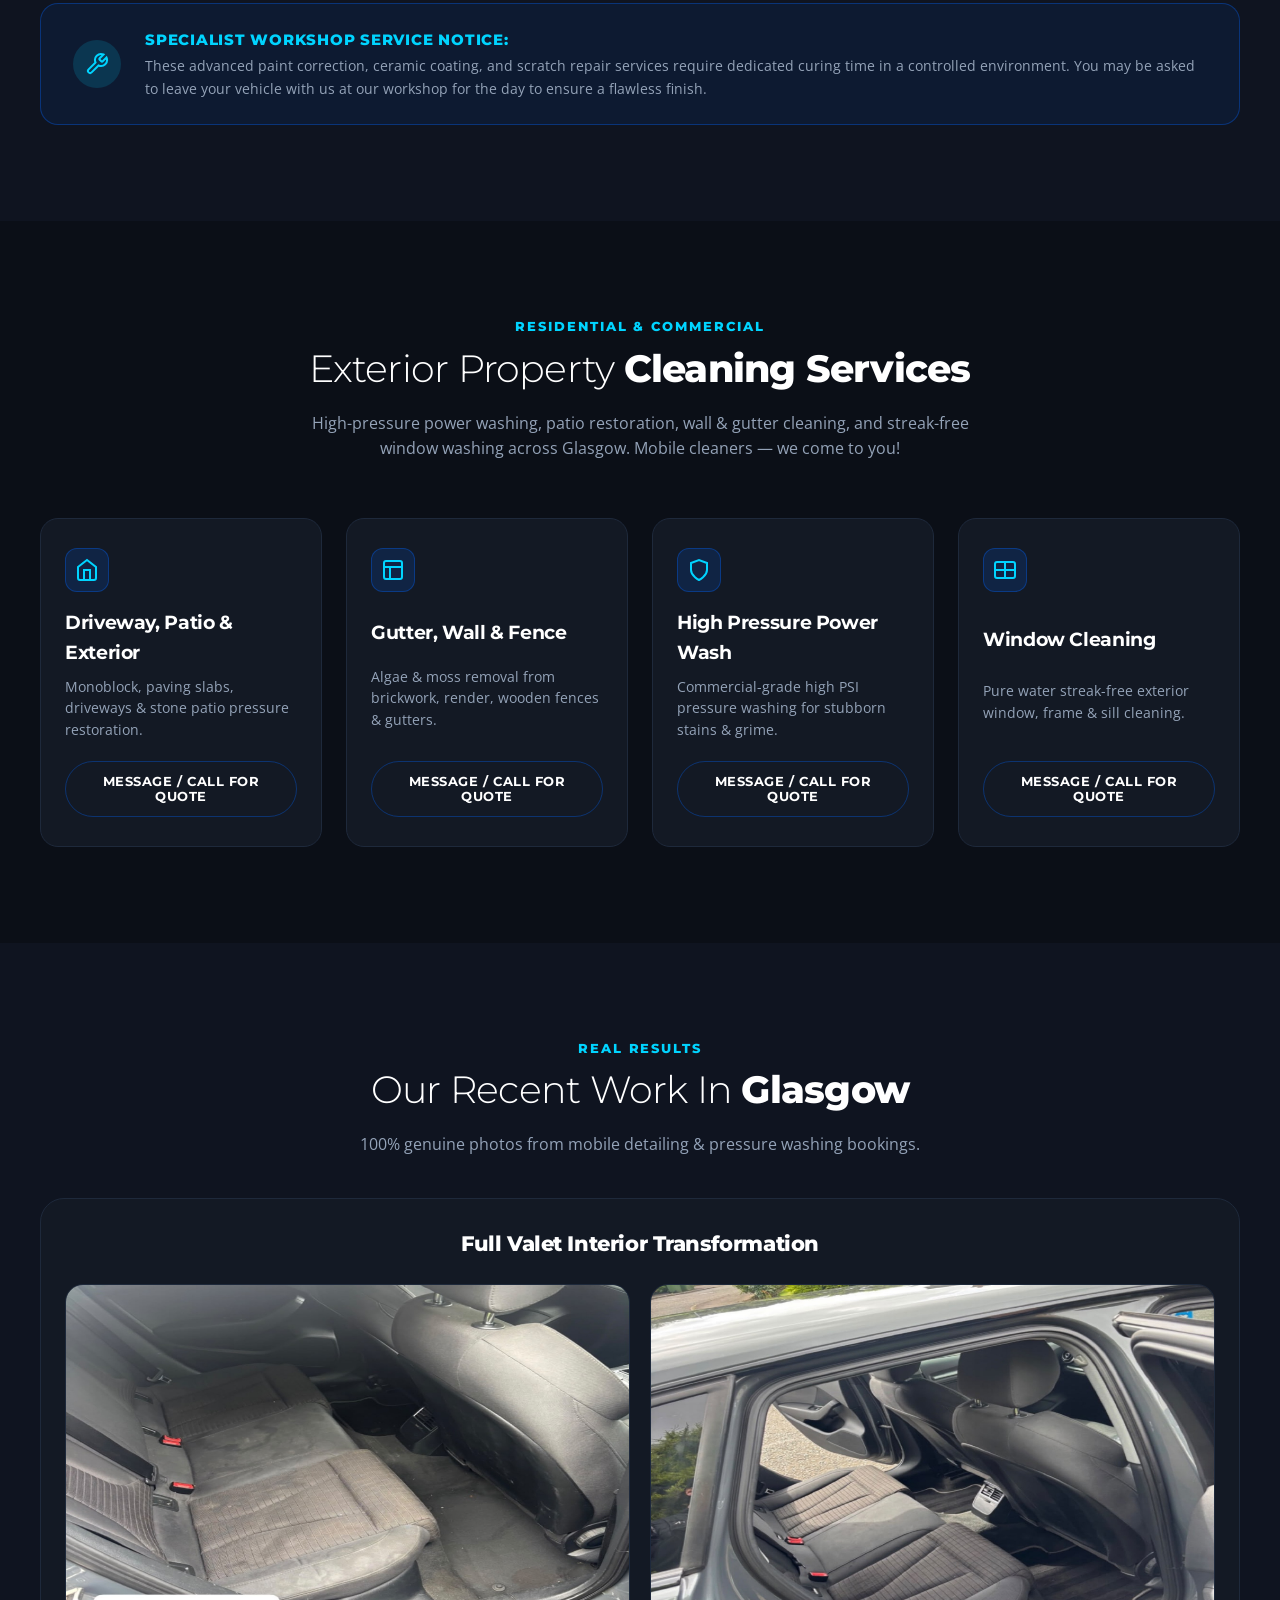
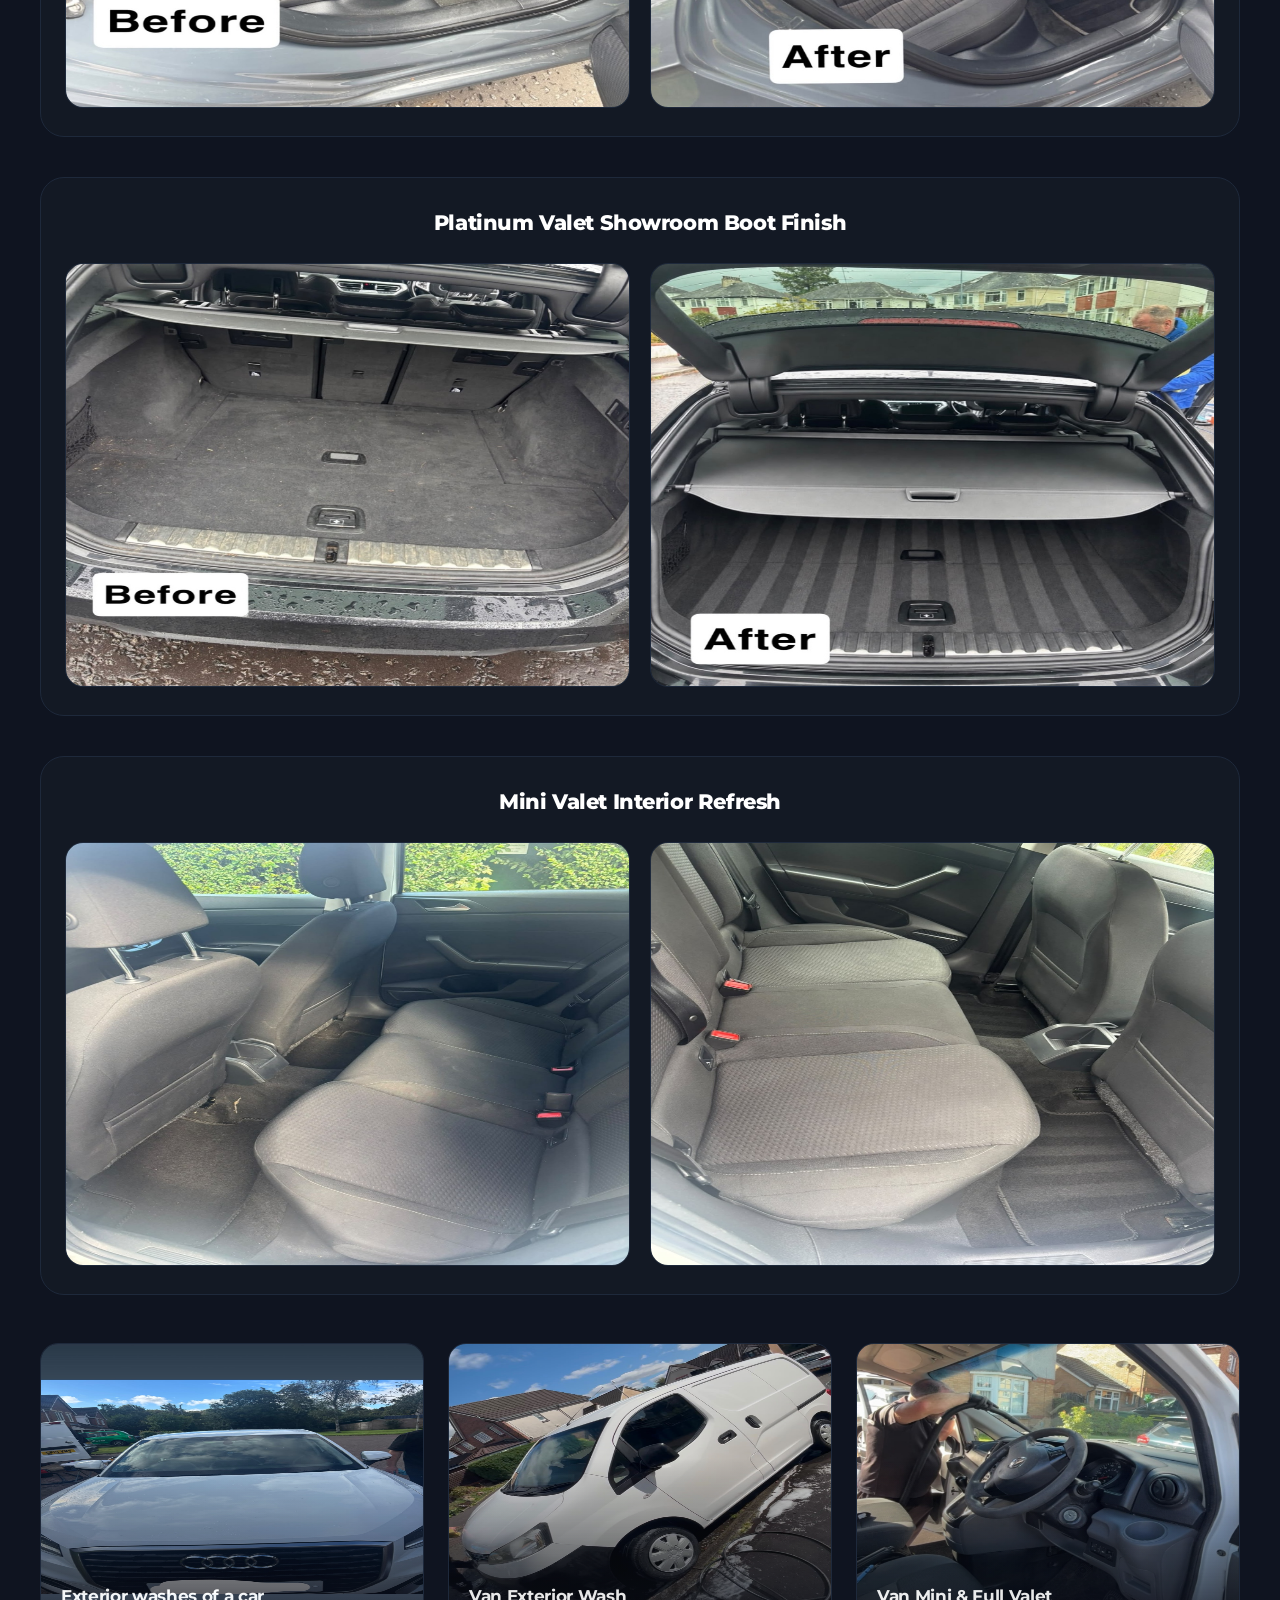
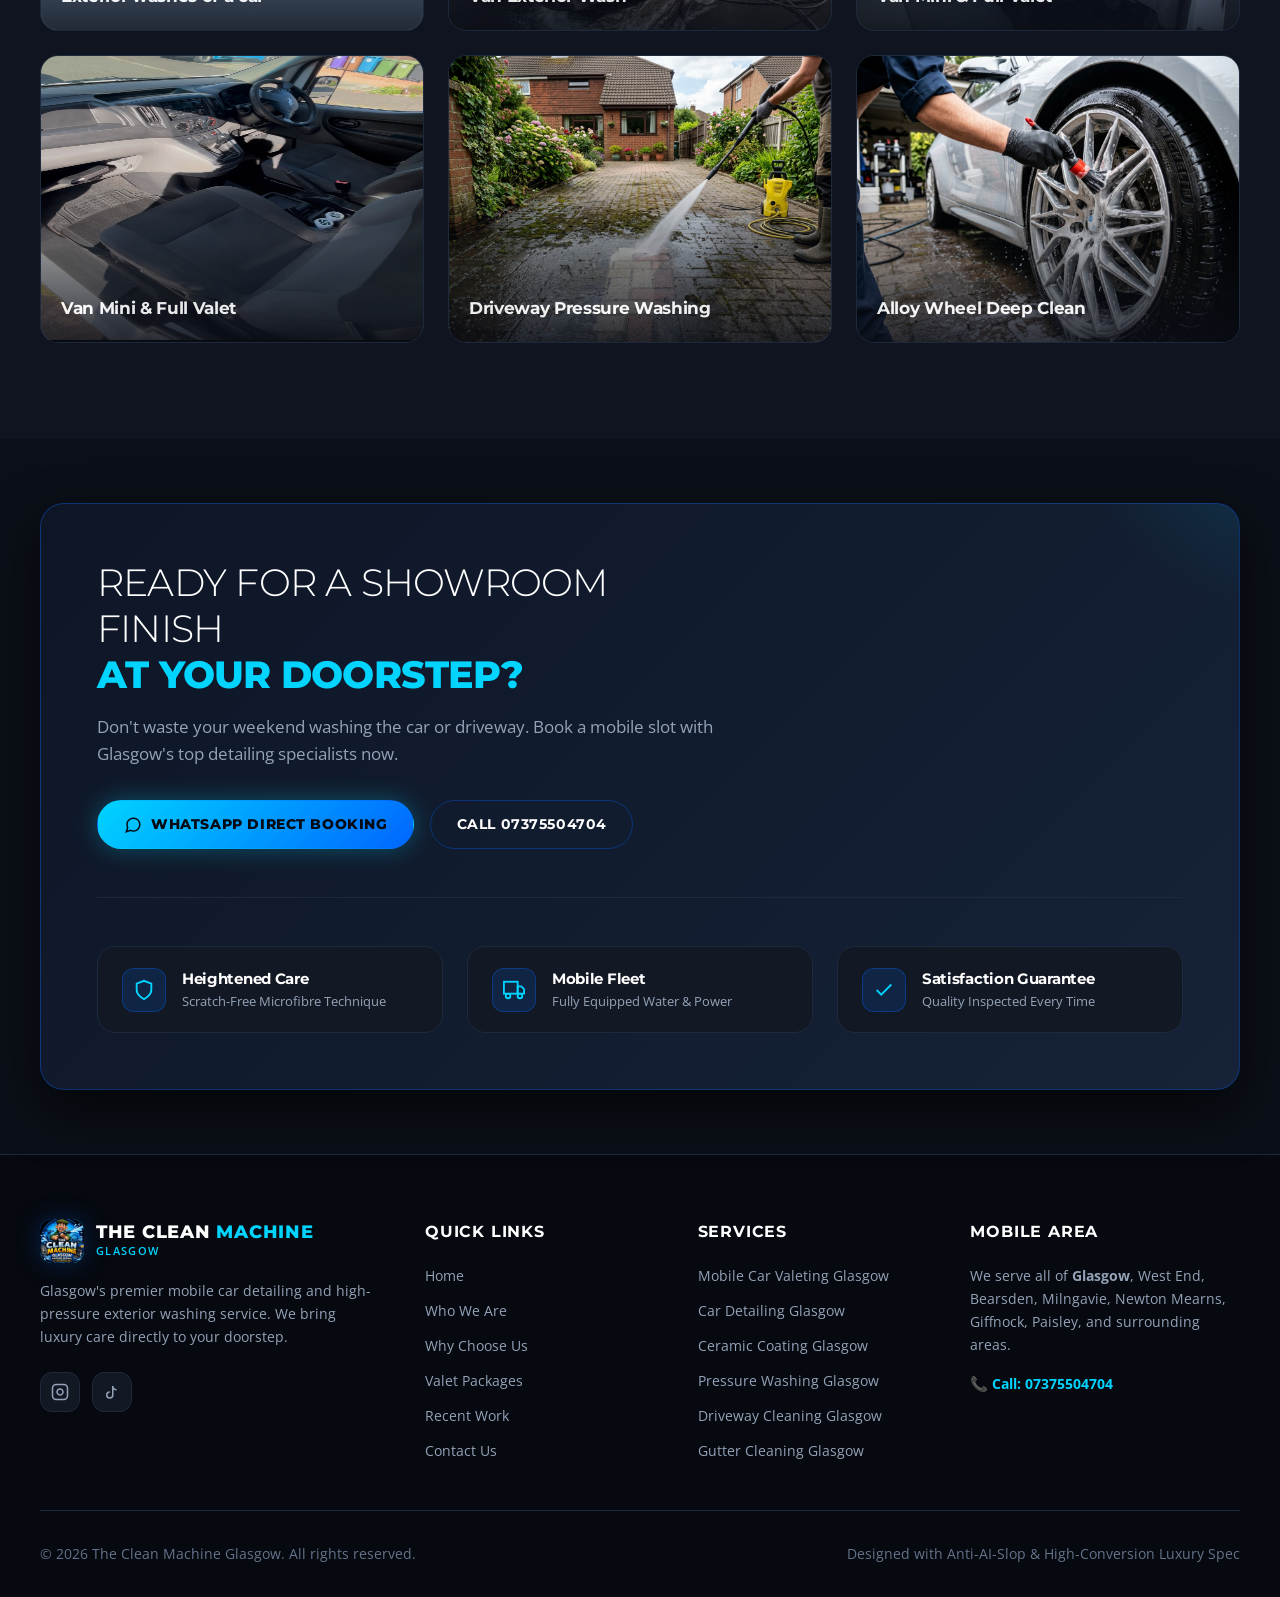
==== commit 17cdbceb: "Move services into navigation dropdown" ====
--- a/index.html
+++ b/index.html
@@ -70,7 +70,17 @@
 
             <nav class="desktop-nav">
                 <a href="index.html#home" class="nav-link active" aria-current="page">Home</a>
-                <a href="#service-links-title" class="nav-link">Services</a>
+                <div class="nav-dropdown">
+                    <button class="nav-link nav-dropdown-toggle" type="button" aria-expanded="false">Services <span aria-hidden="true">⌄</span></button>
+                    <div class="nav-dropdown-menu">
+                        <a href="mobile-car-valeting-glasgow/">Mobile Car Valeting</a>
+                        <a href="car-detailing-glasgow/">Car Detailing</a>
+                        <a href="ceramic-coating-glasgow/">Ceramic Coating</a>
+                        <a href="pressure-washing-glasgow/">Pressure Washing</a>
+                        <a href="driveway-cleaning-glasgow/">Driveway Cleaning</a>
+                        <a href="gutter-cleaning-glasgow/">Gutter Cleaning</a>
+                    </div>
+                </div>
                 <a href="index.html#why-us" class="nav-link">Why Us</a>
                 <a href="#pricing" class="nav-link">Valets</a>
                 <a href="#paint-correction" class="nav-link">Paint Care</a>
@@ -101,9 +111,15 @@
             <a href="index.html#home" class="mob-nav-link">
                 Home
             </a>
-            <a href="#service-links-title" class="mob-nav-link">
-                Services
-            </a>
+            <details class="mob-service-menu">
+                <summary>Services <span aria-hidden="true">⌄</span></summary>
+                <a href="mobile-car-valeting-glasgow/" class="mob-nav-link">Mobile Car Valeting</a>
+                <a href="car-detailing-glasgow/" class="mob-nav-link">Car Detailing</a>
+                <a href="ceramic-coating-glasgow/" class="mob-nav-link">Ceramic Coating</a>
+                <a href="pressure-washing-glasgow/" class="mob-nav-link">Pressure Washing</a>
+                <a href="driveway-cleaning-glasgow/" class="mob-nav-link">Driveway Cleaning</a>
+                <a href="gutter-cleaning-glasgow/" class="mob-nav-link">Gutter Cleaning</a>
+            </details>
             <a href="index.html#why-us" class="mob-nav-link">
                 Why Choose Us
             </a>
@@ -210,21 +226,6 @@
         </div>
     </section>
 
-    <section class="seo-service-strip" aria-labelledby="service-links-title">
-        <div class="container">
-            <span class="section-tag">GLASGOW SERVICES</span>
-            <h2 id="service-links-title" class="section-title">Choose Your <strong>Service</strong></h2>
-            <div class="seo-service-links">
-                <a href="mobile-car-valeting-glasgow/"><strong>Mobile Car Valeting</strong><span>Valets at your home or workplace</span></a>
-                <a href="car-detailing-glasgow/"><strong>Car Detailing</strong><span>Deep interior and exterior detailing</span></a>
-                <a href="ceramic-coating-glasgow/"><strong>Ceramic Coating</strong><span>Long-lasting paint protection</span></a>
-                <a href="pressure-washing-glasgow/"><strong>Pressure Washing</strong><span>Driveways, patios and exterior surfaces</span></a>
-                <a href="driveway-cleaning-glasgow/"><strong>Driveway Cleaning</strong><span>Remove moss, algae and built-up dirt</span></a>
-                <a href="gutter-cleaning-glasgow/"><strong>Gutter Cleaning</strong><span>Glasgow homes and tenement properties</span></a>
-            </div>
-        </div>
-    </section>
-
     <!-- TRUST BAR -->
     <section class="trust-bar">
         <div class="container">
--- a/style.css
+++ b/style.css
@@ -246,6 +246,71 @@
 
 .nav-link:hover::after, .nav-link.active::after {
     width: 100%;
+}
+
+.nav-dropdown {
+    position: relative;
+}
+
+.nav-dropdown-toggle {
+    display: inline-flex;
+    align-items: center;
+    gap: 0.35rem;
+    background: transparent;
+    border: 0;
+    cursor: pointer;
+}
+
+.nav-dropdown-toggle span {
+    font-size: 0.95rem;
+    line-height: 1;
+    transition: transform 180ms ease;
+}
+
+.nav-dropdown:hover .nav-dropdown-menu,
+.nav-dropdown:focus-within .nav-dropdown-menu,
+.nav-dropdown.is-open .nav-dropdown-menu {
+    opacity: 1;
+    visibility: visible;
+    transform: translateY(0);
+}
+
+.nav-dropdown.is-open .nav-dropdown-toggle span {
+    transform: rotate(180deg);
+}
+
+.nav-dropdown-menu {
+    position: absolute;
+    top: calc(100% + 0.75rem);
+    left: 50%;
+    z-index: 1100;
+    min-width: 235px;
+    padding: 0.55rem;
+    background: #0b1422;
+    border: 1px solid var(--blue-border);
+    border-radius: var(--radius-md);
+    box-shadow: 0 18px 35px rgba(0, 0, 0, 0.42);
+    opacity: 0;
+    visibility: hidden;
+    transform: translate(-50%, -0.35rem);
+    transition: opacity 180ms ease, visibility 180ms ease, transform 180ms ease;
+}
+
+.nav-dropdown-menu a {
+    display: block;
+    padding: 0.7rem 0.85rem;
+    color: var(--text-silver);
+    font-family: var(--font-heading);
+    font-size: 0.8rem;
+    font-weight: 600;
+    text-decoration: none;
+    border-radius: 6px;
+}
+
+.nav-dropdown-menu a:hover,
+.nav-dropdown-menu a:focus-visible {
+    color: var(--text-white);
+    background: rgba(0, 170, 255, 0.14);
 }
 
 .header-actions {
@@ -393,12 +458,46 @@
     color: var(--text-silver);
     display: flex;
     align-items: center;
-    gap: 0.75rem;
     transition: var(--transition);
 }
 
 .mob-nav-link:hover {
     color: var(--blue-glow);
+}
+
+.mob-service-menu {
+    color: var(--text-silver);
+}
+
+.mob-service-menu summary {
+    display: flex;
+    align-items: center;
+    justify-content: space-between;
+    cursor: pointer;
+    list-style: none;
+    font-family: var(--font-heading);
+    font-size: 1.05rem;
+    font-weight: 700;
+}
+
+.mob-service-menu summary::-webkit-details-marker {
+    display: none;
+}
+
+.mob-service-menu summary span {
+    font-size: 1.2rem;
+    transition: transform 180ms ease;
+}
+
+.mob-service-menu[open] summary span {
+    transform: rotate(180deg);
+}
+
+.mob-service-menu .mob-nav-link {
+    margin-top: 0.85rem;
+    padding-left: 0.8rem;
+    font-size: 0.96rem;
+    font-weight: 600;
 }
 
 .mob-drawer-footer {
